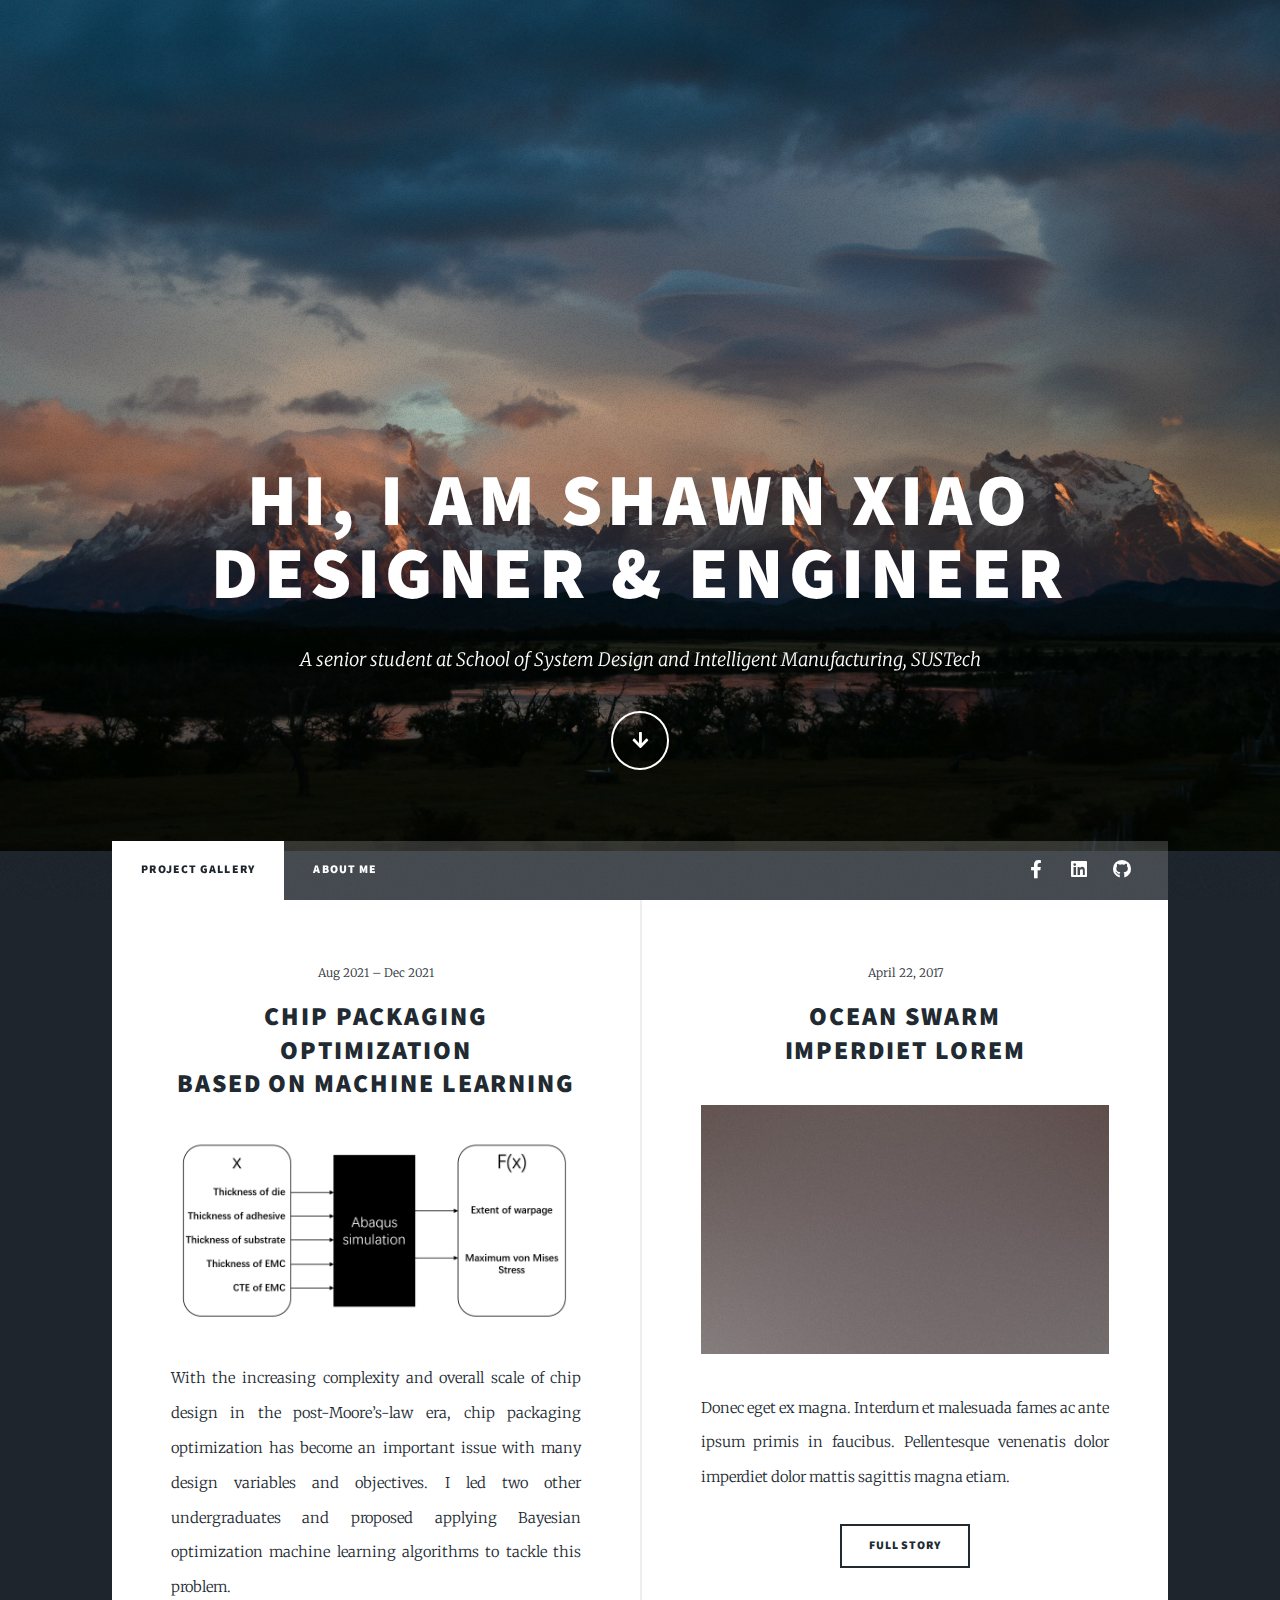
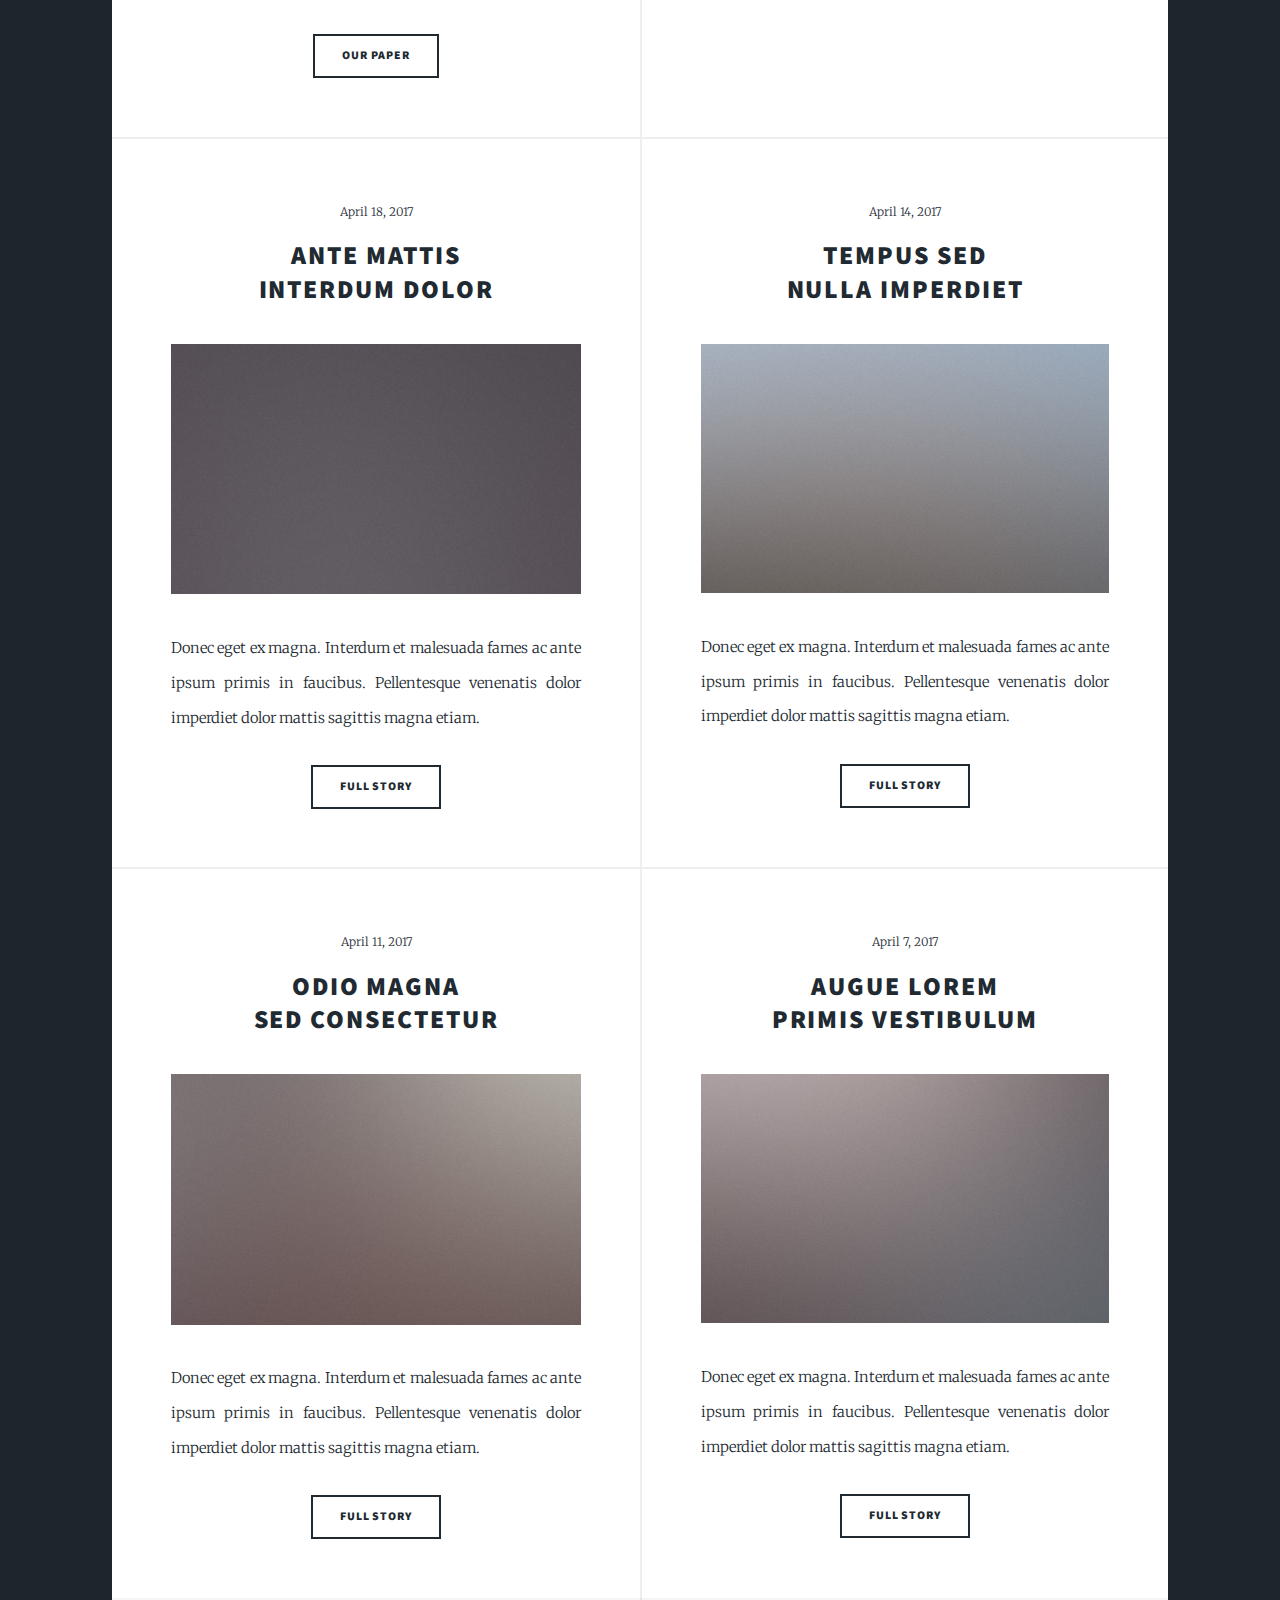
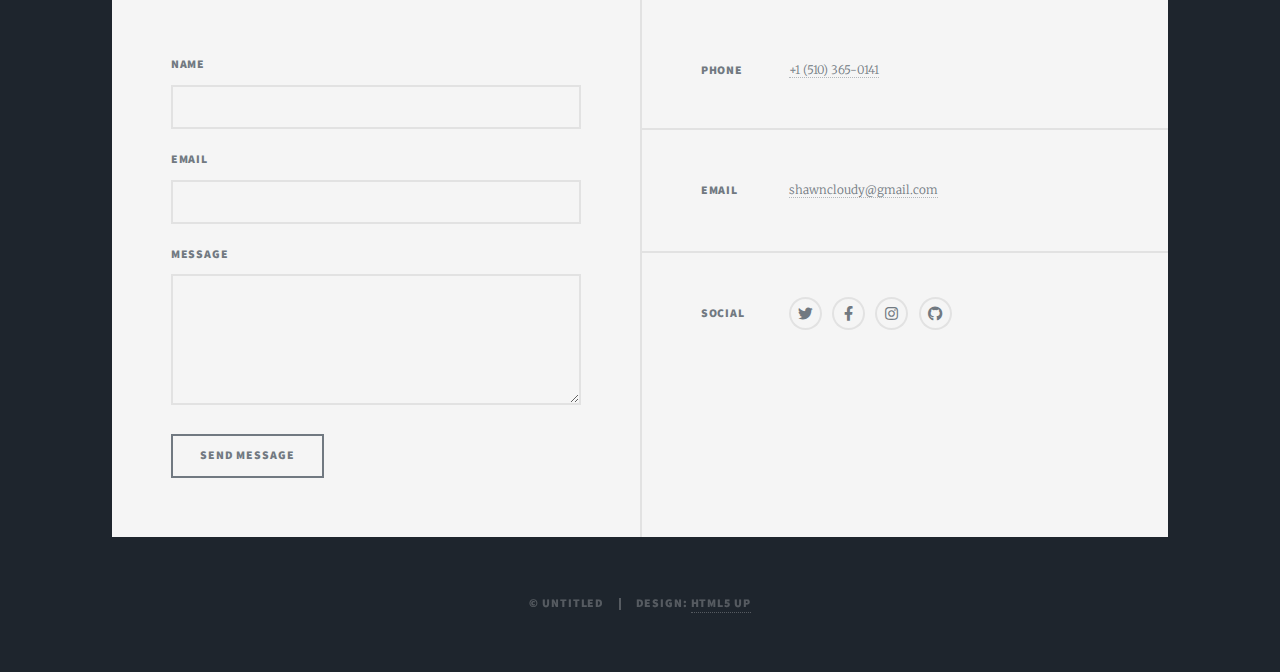
==== index.html @ f019bb55 "updated cv" ====
<!DOCTYPE HTML>
<!--
	Massively by HTML5 UP
	html5up.net | @ajlkn
	Free for personal and commercial use under the CCA 3.0 license (html5up.net/license)
-->
<html>
	<head>
		<title>Shawn Xiao's homepage</title>
		<meta charset="utf-8" />
		<meta name="viewport" content="width=device-width, initial-scale=1, user-scalable=no" />
		<link rel="stylesheet" href="assets/css/main.css" />
		<noscript><link rel="stylesheet" href="assets/css/noscript.css" /></noscript>
	</head>
	<body class="is-preload">

		<!-- Wrapper -->
			<div id="wrapper" class="fade-in">

				<!-- Intro -->
					<div id="intro">
						<h1>Hi, I am Shawn Xiao<br />
						Designer & Engineer</h1>
						<p>A senior student at School of System Design and Intelligent Manufacturing, SUSTech </p>
						<ul class="actions">
							<li><a href="#header" class="button icon solid solo fa-arrow-down scrolly">Continue</a></li>
						</ul>
					</div>

				<!-- Header -->
					<header id="header">
						<a href="docs/ShawnXiaoCV.pdf" class="logo">Resume</a>
					</header>

				<!-- Nav -->
					<nav id="nav">
						<ul class="links">
							<li class="active"><a href="index.html">Project Gallery</a></li>
							<li><a href="generic.html">About me</a></li>
						</ul>
						<ul class="icons">
							<li><a href="https://www.facebook.com/yunzhong.xiao" class="icon brands fa-facebook-f"><span class="label">Facebook</span></a></li>
							<li><a href="https://www.linkedin.com/in/yunzhong-shawn-xiao-2a1289228/" class="icon brands fa-linkedin"><span class="label">LinkedIn</span></a></li>
							<li><a href="https://github.com/Shawn-yzXiao" class="icon brands fa-github"><span class="label">GitHub</span></a></li>
						</ul>
					</nav>

				<!-- Main -->
					<div id="main">

						<!-- Posts -->
							<section class="posts">
								<article>
									<header>
										<span class="date">Aug 2021 – Dec 2021</span>
										<h2><a href="#">Chip Packaging Optimization<br />
										Based on Machine Learning </a></h2>
									</header>
									<a href="#" class="image fit"><img src="images/abaqus.png" alt="" /></a>
									<p>With the increasing complexity and overall scale of chip design in the post-Moore’s-law era, chip packaging optimization has become an important issue with many design variables and objectives. I led two other undergraduates and proposed applying Bayesian optimization machine learning algorithms to tackle this problem.</p>
									<ul class="actions special">
										<li><a href="docs/Application_of_Expensive_Muti_objective_Optimization_Algorithm_on_Chip_Packaging_Design.pdf" class="button">Our Paper</a></li>
									</ul>
								</article>
								<article>
									<header>
										<span class="date">April 22, 2017</span>
										<h2><a href="#">Ocean Swarm<br />
										imperdiet lorem</a></h2>
									</header>
									<a href="#" class="image fit"><img src="images/pic03.jpg" alt="" /></a>
									<p>Donec eget ex magna. Interdum et malesuada fames ac ante ipsum primis in faucibus. Pellentesque venenatis dolor imperdiet dolor mattis sagittis magna etiam.</p>
									<ul class="actions special">
										<li><a href="OceanSwarm.html" class="button">Full Story</a></li>
									</ul>
								</article>
								<article>
									<header>
										<span class="date">April 18, 2017</span>
										<h2><a href="#">Ante mattis<br />
										interdum dolor</a></h2>
									</header>
									<a href="#" class="image fit"><img src="images/pic04.jpg" alt="" /></a>
									<p>Donec eget ex magna. Interdum et malesuada fames ac ante ipsum primis in faucibus. Pellentesque venenatis dolor imperdiet dolor mattis sagittis magna etiam.</p>
									<ul class="actions special">
										<li><a href="#" class="button">Full Story</a></li>
									</ul>
								</article>
								<article>
									<header>
										<span class="date">April 14, 2017</span>
										<h2><a href="#">Tempus sed<br />
										nulla imperdiet</a></h2>
									</header>
									<a href="#" class="image fit"><img src="images/pic05.jpg" alt="" /></a>
									<p>Donec eget ex magna. Interdum et malesuada fames ac ante ipsum primis in faucibus. Pellentesque venenatis dolor imperdiet dolor mattis sagittis magna etiam.</p>
									<ul class="actions special">
										<li><a href="#" class="button">Full Story</a></li>
									</ul>
								</article>
								<article>
									<header>
										<span class="date">April 11, 2017</span>
										<h2><a href="#">Odio magna<br />
										sed consectetur</a></h2>
									</header>
									<a href="#" class="image fit"><img src="images/pic06.jpg" alt="" /></a>
									<p>Donec eget ex magna. Interdum et malesuada fames ac ante ipsum primis in faucibus. Pellentesque venenatis dolor imperdiet dolor mattis sagittis magna etiam.</p>
									<ul class="actions special">
										<li><a href="#" class="button">Full Story</a></li>
									</ul>
								</article>
								<article>
									<header>
										<span class="date">April 7, 2017</span>
										<h2><a href="#">Augue lorem<br />
										primis vestibulum</a></h2>
									</header>
									<a href="#" class="image fit"><img src="images/pic07.jpg" alt="" /></a>
									<p>Donec eget ex magna. Interdum et malesuada fames ac ante ipsum primis in faucibus. Pellentesque venenatis dolor imperdiet dolor mattis sagittis magna etiam.</p>
									<ul class="actions special">
										<li><a href="#" class="button">Full Story</a></li>
									</ul>
								</article>
							</section>

						<!-- Footer -->
							<!-- <footer>
								<div class="pagination">
									<a href="#" class="page active">1</a>
									<a href="#" class="page">2</a>
									<a href="#" class="page">3</a>
									<span class="extra">&hellip;</span>
									<a href="#" class="page">8</a>
									<a href="#" class="page">9</a>
									<a href="#" class="page">10</a>
									<a href="#" class="next">Next</a>
								</div>
							</footer> -->

					</div>

				<!-- Footer -->
					<footer id="footer">
						<section>
							<form method="post" action="#">
								<div class="fields">
									<div class="field">
										<label for="name">Name</label>
										<input type="text" name="name" id="name" />
									</div>
									<div class="field">
										<label for="email">Email</label>
										<input type="text" name="email" id="email" />
									</div>
									<div class="field">
										<label for="message">Message</label>
										<textarea name="message" id="message" rows="3"></textarea>
									</div>
								</div>
								<ul class="actions">
									<li><input type="submit" value="Send Message" /></li>
								</ul>
							</form>
						</section>
						<section class="split contact">
							<!-- <section class="alt">
								<h3>Address</h3>
								<p>1234 Somewhere Road #87257<br />
								Nashville, TN 00000-0000</p>
							</section> -->
							<section>
								<h3>Phone</h3>
								<p><a href="#">+1 (510) 365-0141</a></p>
							</section>
							<section>
								<h3>Email</h3>
								<p><a href="#">shawncloudy@gmail.com</a></p>
							</section>
							<section>
								<h3>Social</h3>
								<ul class="icons alt">
									<li><a href="#" class="icon brands alt fa-twitter"><span class="label">Twitter</span></a></li>
									<li><a href="#" class="icon brands alt fa-facebook-f"><span class="label">Facebook</span></a></li>
									<li><a href="#" class="icon brands alt fa-instagram"><span class="label">Instagram</span></a></li>
									<li><a href="#" class="icon brands alt fa-github"><span class="label">GitHub</span></a></li>
								</ul>
							</section>
						</section>
					</footer>

				<!-- Copyright -->
					<div id="copyright">
						<ul><li>&copy; Untitled</li><li>Design: <a href="https://html5up.net">HTML5 UP</a></li></ul>
					</div>

			</div>

		<!-- Scripts -->
			<script src="assets/js/jquery.min.js"></script>
			<script src="assets/js/jquery.scrollex.min.js"></script>
			<script src="assets/js/jquery.scrolly.min.js"></script>
			<script src="assets/js/browser.min.js"></script>
			<script src="assets/js/breakpoints.min.js"></script>
			<script src="assets/js/util.js"></script>
			<script src="assets/js/main.js"></script>

	</body>
</html>
---- assets/css/main.css ----
@import url(fontawesome-all.min.css);
@import url("https://fonts.googleapis.com/css?family=Merriweather:300,700,300italic,700italic|Source+Sans+Pro:900");

/*
	Massively by HTML5 UP
	html5up.net | @ajlkn
	Free for personal and commercial use under the CCA 3.0 license (html5up.net/license)
*/

html, body, div, span, applet, object,
iframe, h1, h2, h3, h4, h5, h6, p, blockquote,
pre, a, abbr, acronym, address, big, cite,
code, del, dfn, em, img, ins, kbd, q, s, samp,
small, strike, strong, sub, sup, tt, var, b,
u, i, center, dl, dt, dd, ol, ul, li, fieldset,
form, label, legend, table, caption, tbody,
tfoot, thead, tr, th, td, article, aside,
canvas, details, embed, figure, figcaption,
footer, header, hgroup, menu, nav, output, ruby,
section, summary, time, mark, audio, video {
	margin: 0;
	padding: 0;
	border: 0;
	font-size: 100%;
	font: inherit;
	vertical-align: baseline;}

article, aside, details, figcaption, figure,
footer, header, hgroup, menu, nav, section {
	display: block;}

body {
	line-height: 1;
}

ol, ul {
	list-style: none;
}

blockquote, q {
	quotes: none;
}

	blockquote:before, blockquote:after, q:before, q:after {
		content: '';
		content: none;
	}

table {
	border-collapse: collapse;
	border-spacing: 0;
}

body {
	-webkit-text-size-adjust: none;
}

mark {
	background-color: transparent;
	color: inherit;
}

input::-moz-focus-inner {
	border: 0;
	padding: 0;
}

input, select, textarea {
	-moz-appearance: none;
	-webkit-appearance: none;
	-ms-appearance: none;
	appearance: none;
}

/* Basic */

	@-ms-viewport {
		width: device-width;
	}

	body {
		-ms-overflow-style: scrollbar;
	}

	@media screen and (max-width: 480px) {

		html, body {
			min-width: 320px;
		}

	}

	html {
		box-sizing: border-box;
	}

	*, *:before, *:after {
		box-sizing: inherit;
	}

	body {
		background-color: #1e252d;
	}

		body.is-preload *, body.is-preload *:before, body.is-preload *:after {
			-moz-animation: none !important;
			-webkit-animation: none !important;
			-ms-animation: none !important;
			animation: none !important;
			-moz-transition: none !important;
			-webkit-transition: none !important;
			-ms-transition: none !important;
			transition: none !important;
		}

/* Type */

	html {
		font-size: 16pt;
	}

		@media screen and (max-width: 1680px) {

			html {
				font-size: 12pt;
			}

		}

		@media screen and (max-width: 1280px) {

			html {
				font-size: 11pt;
			}

		}

		@media screen and (max-width: 360px) {

			html {
				font-size: 10pt;
			}

		}

	body {
		color: #212931;
	}

	body, input, select, textarea {
		font-family: "Merriweather", Georgia, serif;
		font-weight: 300;
		font-size: 1rem;
		line-height: 2.375;
	}

	a {
		-moz-transition: color 0.2s ease-in-out, background-color 0.2s ease-in-out, border-color 0.2s ease-in-out, box-shadow 0.2s ease-in-out;
		-webkit-transition: color 0.2s ease-in-out, background-color 0.2s ease-in-out, border-color 0.2s ease-in-out, box-shadow 0.2s ease-in-out;
		-ms-transition: color 0.2s ease-in-out, background-color 0.2s ease-in-out, border-color 0.2s ease-in-out, box-shadow 0.2s ease-in-out;
		transition: color 0.2s ease-in-out, background-color 0.2s ease-in-out, border-color 0.2s ease-in-out, box-shadow 0.2s ease-in-out;
		border-bottom: dotted 1px;
		text-decoration: none;
	}

		a:hover {
			border-bottom-color: transparent;
		}

	strong, b {
		font-weight: 600;
	}

	em, i {
		font-style: italic;
	}

	p {
		text-align: justify;
		margin: 0 0 2rem 0;
	}

	h1, h2, h3, h4, h5, h6 {
		font-family: "Source Sans Pro", Helvetica, sans-serif;
		font-weight: 900;
		line-height: 1.5;
		letter-spacing: 0.075em;
		text-transform: uppercase;
		margin: 0 0 1rem 0;
	}

		h1 a, h2 a, h3 a, h4 a, h5 a, h6 a {
			border-bottom: 0;
			color: inherit;
			text-decoration: none;
		}

	h1 {
		font-size: 4rem;
		line-height: 1.1;
		margin: 0 0 2rem 0;
	}

	h2 {
		font-size: 1.75rem;
		line-height: 1.3;
		margin: 0 0 1.5rem 0;
	}

	h3 {
		font-size: 1.25rem;
		margin: 0 0 1.5rem 0;
	}

	h4 {
		font-size: 1rem;
	}

	h5 {
		font-size: 0.9rem;
	}

	h6 {
		font-size: 0.8rem;
	}

	sub {
		font-size: 0.8rem;
		position: relative;
		top: 0.5rem;
	}

	sup {
		font-size: 0.8rem;
		position: relative;
		top: -0.5rem;
	}

	blockquote {
		border-left: solid 4px;
		font-style: italic;
		margin: 0 0 2rem 0;
		padding: 0.5rem 0 0.5rem 2rem;
	}

	code {
		border: solid 2px;
		font-family: "Courier New", monospace;
		font-size: 0.9rem;
		margin: 0 0.25rem;
		padding: 0.25rem 0.65rem;
	}

	pre {
		-webkit-overflow-scrolling: touch;
		font-family: "Courier New", monospace;
		font-size: 0.9rem;
		margin: 0 0 2rem 0;
	}

		pre code {
			display: block;
			line-height: 1.75;
			padding: 1rem 1.5rem;
			overflow-x: auto;
		}

	hr {
		border: 0;
		border-bottom: solid 2px;
		margin: 3rem 0;
	}

		hr.major {
			margin: 5rem 0;
		}

	.align-left {
		text-align: left;
	}

	.align-center {
		text-align: center;
	}

	.align-right {
		text-align: right;
	}

	input, select, textarea {
		color: #212931;
	}

	a {
		color: #212931;
		border-bottom-color: rgba(33, 41, 49, 0.5);
	}

		a:hover {
			border-bottom-color: transparent;
			color: #18bfef !important;
		}

	strong, b {
		color: #212931;
	}

	h1, h2, h3, h4, h5, h6 {
		color: #212931;
	}

	blockquote {
		border-left-color: #eeeeee;
	}

	code {
		background: rgba(220, 220, 220, 0.25);
		border-color: #eeeeee;
	}

	hr {
		border-bottom-color: #eeeeee;
	}

/* Row */

	.row {
		display: flex;
		flex-wrap: wrap;
		box-sizing: border-box;
		align-items: stretch;
	}

		.row > * {
			box-sizing: border-box;
		}

		.row.gtr-uniform > * > :last-child {
			margin-bottom: 0;
		}

		.row.aln-left {
			justify-content: flex-start;
		}

		.row.aln-center {
			justify-content: center;
		}

		.row.aln-right {
			justify-content: flex-end;
		}

		.row.aln-top {
			align-items: flex-start;
		}

		.row.aln-middle {
			align-items: center;
		}

		.row.aln-bottom {
			align-items: flex-end;
		}

		.row > .imp {
			order: -1;
		}

		.row > .col-1 {
			width: 8.33333%;
		}

		.row > .off-1 {
			margin-left: 8.33333%;
		}

		.row > .col-2 {
			width: 16.66667%;
		}

		.row > .off-2 {
			margin-left: 16.66667%;
		}

		.row > .col-3 {
			width: 25%;
		}

		.row > .off-3 {
			margin-left: 25%;
		}

		.row > .col-4 {
			width: 33.33333%;
		}

		.row > .off-4 {
			margin-left: 33.33333%;
		}

		.row > .col-5 {
			width: 41.66667%;
		}

		.row > .off-5 {
			margin-left: 41.66667%;
		}

		.row > .col-6 {
			width: 50%;
		}

		.row > .off-6 {
			margin-left: 50%;
		}

		.row > .col-7 {
			width: 58.33333%;
		}

		.row > .off-7 {
			margin-left: 58.33333%;
		}

		.row > .col-8 {
			width: 66.66667%;
		}

		.row > .off-8 {
			margin-left: 66.66667%;
		}

		.row > .col-9 {
			width: 75%;
		}

		.row > .off-9 {
			margin-left: 75%;
		}

		.row > .col-10 {
			width: 83.33333%;
		}

		.row > .off-10 {
			margin-left: 83.33333%;
		}

		.row > .col-11 {
			width: 91.66667%;
		}

		.row > .off-11 {
			margin-left: 91.66667%;
		}

		.row > .col-12 {
			width: 100%;
		}

		.row > .off-12 {
			margin-left: 100%;
		}

		.row.gtr-0 {
			margin-top: 0;
			margin-left: 0rem;
		}

			.row.gtr-0 > * {
				padding: 0 0 0 0rem;
			}

			.row.gtr-0.gtr-uniform {
				margin-top: 0rem;
			}

				.row.gtr-0.gtr-uniform > * {
					padding-top: 0rem;
				}

		.row.gtr-25 {
			margin-top: 0;
			margin-left: -0.375rem;
		}

			.row.gtr-25 > * {
				padding: 0 0 0 0.375rem;
			}

			.row.gtr-25.gtr-uniform {
				margin-top: -0.375rem;
			}

				.row.gtr-25.gtr-uniform > * {
					padding-top: 0.375rem;
				}

		.row.gtr-50 {
			margin-top: 0;
			margin-left: -0.75rem;
		}

			.row.gtr-50 > * {
				padding: 0 0 0 0.75rem;
			}

			.row.gtr-50.gtr-uniform {
				margin-top: -0.75rem;
			}

				.row.gtr-50.gtr-uniform > * {
					padding-top: 0.75rem;
				}

		.row {
			margin-top: 0;
			margin-left: -1.5rem;
		}

			.row > * {
				padding: 0 0 0 1.5rem;
			}

			.row.gtr-uniform {
				margin-top: -1.5rem;
			}

				.row.gtr-uniform > * {
					padding-top: 1.5rem;
				}

		.row.gtr-150 {
			margin-top: 0;
			margin-left: -2.25rem;
		}

			.row.gtr-150 > * {
				padding: 0 0 0 2.25rem;
			}

			.row.gtr-150.gtr-uniform {
				margin-top: -2.25rem;
			}

				.row.gtr-150.gtr-uniform > * {
					padding-top: 2.25rem;
				}

		.row.gtr-200 {
			margin-top: 0;
			margin-left: -3rem;
		}

			.row.gtr-200 > * {
				padding: 0 0 0 3rem;
			}

			.row.gtr-200.gtr-uniform {
				margin-top: -3rem;
			}

				.row.gtr-200.gtr-uniform > * {
					padding-top: 3rem;
				}

		@media screen and (max-width: 1680px) {

			.row {
				display: flex;
				flex-wrap: wrap;
				box-sizing: border-box;
				align-items: stretch;
			}

				.row > * {
					box-sizing: border-box;
				}

				.row.gtr-uniform > * > :last-child {
					margin-bottom: 0;
				}

				.row.aln-left {
					justify-content: flex-start;
				}

				.row.aln-center {
					justify-content: center;
				}

				.row.aln-right {
					justify-content: flex-end;
				}

				.row.aln-top {
					align-items: flex-start;
				}

				.row.aln-middle {
					align-items: center;
				}

				.row.aln-bottom {
					align-items: flex-end;
				}

				.row > .imp-xlarge {
					order: -1;
				}

				.row > .col-1-xlarge {
					width: 8.33333%;
				}

				.row > .off-1-xlarge {
					margin-left: 8.33333%;
				}

				.row > .col-2-xlarge {
					width: 16.66667%;
				}

				.row > .off-2-xlarge {
					margin-left: 16.66667%;
				}

				.row > .col-3-xlarge {
					width: 25%;
				}

				.row > .off-3-xlarge {
					margin-left: 25%;
				}

				.row > .col-4-xlarge {
					width: 33.33333%;
				}

				.row > .off-4-xlarge {
					margin-left: 33.33333%;
				}

				.row > .col-5-xlarge {
					width: 41.66667%;
				}

				.row > .off-5-xlarge {
					margin-left: 41.66667%;
				}

				.row > .col-6-xlarge {
					width: 50%;
				}

				.row > .off-6-xlarge {
					margin-left: 50%;
				}

				.row > .col-7-xlarge {
					width: 58.33333%;
				}

				.row > .off-7-xlarge {
					margin-left: 58.33333%;
				}

				.row > .col-8-xlarge {
					width: 66.66667%;
				}

				.row > .off-8-xlarge {
					margin-left: 66.66667%;
				}

				.row > .col-9-xlarge {
					width: 75%;
				}

				.row > .off-9-xlarge {
					margin-left: 75%;
				}

				.row > .col-10-xlarge {
					width: 83.33333%;
				}

				.row > .off-10-xlarge {
					margin-left: 83.33333%;
				}

				.row > .col-11-xlarge {
					width: 91.66667%;
				}

				.row > .off-11-xlarge {
					margin-left: 91.66667%;
				}

				.row > .col-12-xlarge {
					width: 100%;
				}

				.row > .off-12-xlarge {
					margin-left: 100%;
				}

				.row.gtr-0 {
					margin-top: 0;
					margin-left: 0rem;
				}

					.row.gtr-0 > * {
						padding: 0 0 0 0rem;
					}

					.row.gtr-0.gtr-uniform {
						margin-top: 0rem;
					}

						.row.gtr-0.gtr-uniform > * {
							padding-top: 0rem;
						}

				.row.gtr-25 {
					margin-top: 0;
					margin-left: -0.375rem;
				}

					.row.gtr-25 > * {
						padding: 0 0 0 0.375rem;
					}

					.row.gtr-25.gtr-uniform {
						margin-top: -0.375rem;
					}

						.row.gtr-25.gtr-uniform > * {
							padding-top: 0.375rem;
						}

				.row.gtr-50 {
					margin-top: 0;
					margin-left: -0.75rem;
				}

					.row.gtr-50 > * {
						padding: 0 0 0 0.75rem;
					}

					.row.gtr-50.gtr-uniform {
						margin-top: -0.75rem;
					}

						.row.gtr-50.gtr-uniform > * {
							padding-top: 0.75rem;
						}

				.row {
					margin-top: 0;
					margin-left: -1.5rem;
				}

					.row > * {
						padding: 0 0 0 1.5rem;
					}

					.row.gtr-uniform {
						margin-top: -1.5rem;
					}

						.row.gtr-uniform > * {
							padding-top: 1.5rem;
						}

				.row.gtr-150 {
					margin-top: 0;
					margin-left: -2.25rem;
				}

					.row.gtr-150 > * {
						padding: 0 0 0 2.25rem;
					}

					.row.gtr-150.gtr-uniform {
						margin-top: -2.25rem;
					}

						.row.gtr-150.gtr-uniform > * {
							padding-top: 2.25rem;
						}

				.row.gtr-200 {
					margin-top: 0;
					margin-left: -3rem;
				}

					.row.gtr-200 > * {
						padding: 0 0 0 3rem;
					}

					.row.gtr-200.gtr-uniform {
						margin-top: -3rem;
					}

						.row.gtr-200.gtr-uniform > * {
							padding-top: 3rem;
						}

		}

		@media screen and (max-width: 1280px) {

			.row {
				display: flex;
				flex-wrap: wrap;
				box-sizing: border-box;
				align-items: stretch;
			}

				.row > * {
					box-sizing: border-box;
				}

				.row.gtr-uniform > * > :last-child {
					margin-bottom: 0;
				}

				.row.aln-left {
					justify-content: flex-start;
				}

				.row.aln-center {
					justify-content: center;
				}

				.row.aln-right {
					justify-content: flex-end;
				}

				.row.aln-top {
					align-items: flex-start;
				}

				.row.aln-middle {
					align-items: center;
				}

				.row.aln-bottom {
					align-items: flex-end;
				}

				.row > .imp-large {
					order: -1;
				}

				.row > .col-1-large {
					width: 8.33333%;
				}

				.row > .off-1-large {
					margin-left: 8.33333%;
				}

				.row > .col-2-large {
					width: 16.66667%;
				}

				.row > .off-2-large {
					margin-left: 16.66667%;
				}

				.row > .col-3-large {
					width: 25%;
				}

				.row > .off-3-large {
					margin-left: 25%;
				}

				.row > .col-4-large {
					width: 33.33333%;
				}

				.row > .off-4-large {
					margin-left: 33.33333%;
				}

				.row > .col-5-large {
					width: 41.66667%;
				}

				.row > .off-5-large {
					margin-left: 41.66667%;
				}

				.row > .col-6-large {
					width: 50%;
				}

				.row > .off-6-large {
					margin-left: 50%;
				}

				.row > .col-7-large {
					width: 58.33333%;
				}

				.row > .off-7-large {
					margin-left: 58.33333%;
				}

				.row > .col-8-large {
					width: 66.66667%;
				}

				.row > .off-8-large {
					margin-left: 66.66667%;
				}

				.row > .col-9-large {
					width: 75%;
				}

				.row > .off-9-large {
					margin-left: 75%;
				}

				.row > .col-10-large {
					width: 83.33333%;
				}

				.row > .off-10-large {
					margin-left: 83.33333%;
				}

				.row > .col-11-large {
					width: 91.66667%;
				}

				.row > .off-11-large {
					margin-left: 91.66667%;
				}

				.row > .col-12-large {
					width: 100%;
				}

				.row > .off-12-large {
					margin-left: 100%;
				}

				.row.gtr-0 {
					margin-top: 0;
					margin-left: 0rem;
				}

					.row.gtr-0 > * {
						padding: 0 0 0 0rem;
					}

					.row.gtr-0.gtr-uniform {
						margin-top: 0rem;
					}

						.row.gtr-0.gtr-uniform > * {
							padding-top: 0rem;
						}

				.row.gtr-25 {
					margin-top: 0;
					margin-left: -0.375rem;
				}

					.row.gtr-25 > * {
						padding: 0 0 0 0.375rem;
					}

					.row.gtr-25.gtr-uniform {
						margin-top: -0.375rem;
					}

						.row.gtr-25.gtr-uniform > * {
							padding-top: 0.375rem;
						}

				.row.gtr-50 {
					margin-top: 0;
					margin-left: -0.75rem;
				}

					.row.gtr-50 > * {
						padding: 0 0 0 0.75rem;
					}

					.row.gtr-50.gtr-uniform {
						margin-top: -0.75rem;
					}

						.row.gtr-50.gtr-uniform > * {
							padding-top: 0.75rem;
						}

				.row {
					margin-top: 0;
					margin-left: -1.5rem;
				}

					.row > * {
						padding: 0 0 0 1.5rem;
					}

					.row.gtr-uniform {
						margin-top: -1.5rem;
					}

						.row.gtr-uniform > * {
							padding-top: 1.5rem;
						}

				.row.gtr-150 {
					margin-top: 0;
					margin-left: -2.25rem;
				}

					.row.gtr-150 > * {
						padding: 0 0 0 2.25rem;
					}

					.row.gtr-150.gtr-uniform {
						margin-top: -2.25rem;
					}

						.row.gtr-150.gtr-uniform > * {
							padding-top: 2.25rem;
						}

				.row.gtr-200 {
					margin-top: 0;
					margin-left: -3rem;
				}

					.row.gtr-200 > * {
						padding: 0 0 0 3rem;
					}

					.row.gtr-200.gtr-uniform {
						margin-top: -3rem;
					}

						.row.gtr-200.gtr-uniform > * {
							padding-top: 3rem;
						}

		}

		@media screen and (max-width: 980px) {

			.row {
				display: flex;
				flex-wrap: wrap;
				box-sizing: border-box;
				align-items: stretch;
			}

				.row > * {
					box-sizing: border-box;
				}

				.row.gtr-uniform > * > :last-child {
					margin-bottom: 0;
				}

				.row.aln-left {
					justify-content: flex-start;
				}

				.row.aln-center {
					justify-content: center;
				}

				.row.aln-right {
					justify-content: flex-end;
				}

				.row.aln-top {
					align-items: flex-start;
				}

				.row.aln-middle {
					align-items: center;
				}

				.row.aln-bottom {
					align-items: flex-end;
				}

				.row > .imp-medium {
					order: -1;
				}

				.row > .col-1-medium {
					width: 8.33333%;
				}

				.row > .off-1-medium {
					margin-left: 8.33333%;
				}

				.row > .col-2-medium {
					width: 16.66667%;
				}

				.row > .off-2-medium {
					margin-left: 16.66667%;
				}

				.row > .col-3-medium {
					width: 25%;
				}

				.row > .off-3-medium {
					margin-left: 25%;
				}

				.row > .col-4-medium {
					width: 33.33333%;
				}

				.row > .off-4-medium {
					margin-left: 33.33333%;
				}

				.row > .col-5-medium {
					width: 41.66667%;
				}

				.row > .off-5-medium {
					margin-left: 41.66667%;
				}

				.row > .col-6-medium {
					width: 50%;
				}

				.row > .off-6-medium {
					margin-left: 50%;
				}

				.row > .col-7-medium {
					width: 58.33333%;
				}

				.row > .off-7-medium {
					margin-left: 58.33333%;
				}

				.row > .col-8-medium {
					width: 66.66667%;
				}

				.row > .off-8-medium {
					margin-left: 66.66667%;
				}

				.row > .col-9-medium {
					width: 75%;
				}

				.row > .off-9-medium {
					margin-left: 75%;
				}

				.row > .col-10-medium {
					width: 83.33333%;
				}

				.row > .off-10-medium {
					margin-left: 83.33333%;
				}

				.row > .col-11-medium {
					width: 91.66667%;
				}

				.row > .off-11-medium {
					margin-left: 91.66667%;
				}

				.row > .col-12-medium {
					width: 100%;
				}

				.row > .off-12-medium {
					margin-left: 100%;
				}

				.row.gtr-0 {
					margin-top: 0;
					margin-left: 0rem;
				}

					.row.gtr-0 > * {
						padding: 0 0 0 0rem;
					}

					.row.gtr-0.gtr-uniform {
						margin-top: 0rem;
					}

						.row.gtr-0.gtr-uniform > * {
							padding-top: 0rem;
						}

				.row.gtr-25 {
					margin-top: 0;
					margin-left: -0.375rem;
				}

					.row.gtr-25 > * {
						padding: 0 0 0 0.375rem;
					}

					.row.gtr-25.gtr-uniform {
						margin-top: -0.375rem;
					}

						.row.gtr-25.gtr-uniform > * {
							padding-top: 0.375rem;
						}

				.row.gtr-50 {
					margin-top: 0;
					margin-left: -0.75rem;
				}

					.row.gtr-50 > * {
						padding: 0 0 0 0.75rem;
					}

					.row.gtr-50.gtr-uniform {
						margin-top: -0.75rem;
					}

						.row.gtr-50.gtr-uniform > * {
							padding-top: 0.75rem;
						}

				.row {
					margin-top: 0;
					margin-left: -1.5rem;
				}

					.row > * {
						padding: 0 0 0 1.5rem;
					}

					.row.gtr-uniform {
						margin-top: -1.5rem;
					}

						.row.gtr-uniform > * {
							padding-top: 1.5rem;
						}

				.row.gtr-150 {
					margin-top: 0;
					margin-left: -2.25rem;
				}

					.row.gtr-150 > * {
						padding: 0 0 0 2.25rem;
					}

					.row.gtr-150.gtr-uniform {
						margin-top: -2.25rem;
					}

						.row.gtr-150.gtr-uniform > * {
							padding-top: 2.25rem;
						}

				.row.gtr-200 {
					margin-top: 0;
					margin-left: -3rem;
				}

					.row.gtr-200 > * {
						padding: 0 0 0 3rem;
					}

					.row.gtr-200.gtr-uniform {
						margin-top: -3rem;
					}

						.row.gtr-200.gtr-uniform > * {
							padding-top: 3rem;
						}

		}

		@media screen and (max-width: 736px) {

			.row {
				display: flex;
				flex-wrap: wrap;
				box-sizing: border-box;
				align-items: stretch;
			}

				.row > * {
					box-sizing: border-box;
				}

				.row.gtr-uniform > * > :last-child {
					margin-bottom: 0;
				}

				.row.aln-left {
					justify-content: flex-start;
				}

				.row.aln-center {
					justify-content: center;
				}

				.row.aln-right {
					justify-content: flex-end;
				}

				.row.aln-top {
					align-items: flex-start;
				}

				.row.aln-middle {
					align-items: center;
				}

				.row.aln-bottom {
					align-items: flex-end;
				}

				.row > .imp-small {
					order: -1;
				}

				.row > .col-1-small {
					width: 8.33333%;
				}

				.row > .off-1-small {
					margin-left: 8.33333%;
				}

				.row > .col-2-small {
					width: 16.66667%;
				}

				.row > .off-2-small {
					margin-left: 16.66667%;
				}

				.row > .col-3-small {
					width: 25%;
				}

				.row > .off-3-small {
					margin-left: 25%;
				}

				.row > .col-4-small {
					width: 33.33333%;
				}

				.row > .off-4-small {
					margin-left: 33.33333%;
				}

				.row > .col-5-small {
					width: 41.66667%;
				}

				.row > .off-5-small {
					margin-left: 41.66667%;
				}

				.row > .col-6-small {
					width: 50%;
				}

				.row > .off-6-small {
					margin-left: 50%;
				}

				.row > .col-7-small {
					width: 58.33333%;
				}

				.row > .off-7-small {
					margin-left: 58.33333%;
				}

				.row > .col-8-small {
					width: 66.66667%;
				}

				.row > .off-8-small {
					margin-left: 66.66667%;
				}

				.row > .col-9-small {
					width: 75%;
				}

				.row > .off-9-small {
					margin-left: 75%;
				}

				.row > .col-10-small {
					width: 83.33333%;
				}

				.row > .off-10-small {
					margin-left: 83.33333%;
				}

				.row > .col-11-small {
					width: 91.66667%;
				}

				.row > .off-11-small {
					margin-left: 91.66667%;
				}

				.row > .col-12-small {
					width: 100%;
				}

				.row > .off-12-small {
					margin-left: 100%;
				}

				.row.gtr-0 {
					margin-top: 0;
					margin-left: 0rem;
				}

					.row.gtr-0 > * {
						padding: 0 0 0 0rem;
					}

					.row.gtr-0.gtr-uniform {
						margin-top: 0rem;
					}

						.row.gtr-0.gtr-uniform > * {
							padding-top: 0rem;
						}

				.row.gtr-25 {
					margin-top: 0;
					margin-left: -0.375rem;
				}

					.row.gtr-25 > * {
						padding: 0 0 0 0.375rem;
					}

					.row.gtr-25.gtr-uniform {
						margin-top: -0.375rem;
					}

						.row.gtr-25.gtr-uniform > * {
							padding-top: 0.375rem;
						}

				.row.gtr-50 {
					margin-top: 0;
					margin-left: -0.75rem;
				}

					.row.gtr-50 > * {
						padding: 0 0 0 0.75rem;
					}

					.row.gtr-50.gtr-uniform {
						margin-top: -0.75rem;
					}

						.row.gtr-50.gtr-uniform > * {
							padding-top: 0.75rem;
						}

				.row {
					margin-top: 0;
					margin-left: -1.5rem;
				}

					.row > * {
						padding: 0 0 0 1.5rem;
					}

					.row.gtr-uniform {
						margin-top: -1.5rem;
					}

						.row.gtr-uniform > * {
							padding-top: 1.5rem;
						}

				.row.gtr-150 {
					margin-top: 0;
					margin-left: -2.25rem;
				}

					.row.gtr-150 > * {
						padding: 0 0 0 2.25rem;
					}

					.row.gtr-150.gtr-uniform {
						margin-top: -2.25rem;
					}

						.row.gtr-150.gtr-uniform > * {
							padding-top: 2.25rem;
						}

				.row.gtr-200 {
					margin-top: 0;
					margin-left: -3rem;
				}

					.row.gtr-200 > * {
						padding: 0 0 0 3rem;
					}

					.row.gtr-200.gtr-uniform {
						margin-top: -3rem;
					}

						.row.gtr-200.gtr-uniform > * {
							padding-top: 3rem;
						}

		}

		@media screen and (max-width: 480px) {

			.row {
				display: flex;
				flex-wrap: wrap;
				box-sizing: border-box;
				align-items: stretch;
			}

				.row > * {
					box-sizing: border-box;
				}

				.row.gtr-uniform > * > :last-child {
					margin-bottom: 0;
				}

				.row.aln-left {
					justify-content: flex-start;
				}

				.row.aln-center {
					justify-content: center;
				}

				.row.aln-right {
					justify-content: flex-end;
				}

				.row.aln-top {
					align-items: flex-start;
				}

				.row.aln-middle {
					align-items: center;
				}

				.row.aln-bottom {
					align-items: flex-end;
				}

				.row > .imp-xsmall {
					order: -1;
				}

				.row > .col-1-xsmall {
					width: 8.33333%;
				}

				.row > .off-1-xsmall {
					margin-left: 8.33333%;
				}

				.row > .col-2-xsmall {
					width: 16.66667%;
				}

				.row > .off-2-xsmall {
					margin-left: 16.66667%;
				}

				.row > .col-3-xsmall {
					width: 25%;
				}

				.row > .off-3-xsmall {
					margin-left: 25%;
				}

				.row > .col-4-xsmall {
					width: 33.33333%;
				}

				.row > .off-4-xsmall {
					margin-left: 33.33333%;
				}

				.row > .col-5-xsmall {
					width: 41.66667%;
				}

				.row > .off-5-xsmall {
					margin-left: 41.66667%;
				}

				.row > .col-6-xsmall {
					width: 50%;
				}

				.row > .off-6-xsmall {
					margin-left: 50%;
				}

				.row > .col-7-xsmall {
					width: 58.33333%;
				}

				.row > .off-7-xsmall {
					margin-left: 58.33333%;
				}

				.row > .col-8-xsmall {
					width: 66.66667%;
				}

				.row > .off-8-xsmall {
					margin-left: 66.66667%;
				}

				.row > .col-9-xsmall {
					width: 75%;
				}

				.row > .off-9-xsmall {
					margin-left: 75%;
				}

				.row > .col-10-xsmall {
					width: 83.33333%;
				}

				.row > .off-10-xsmall {
					margin-left: 83.33333%;
				}

				.row > .col-11-xsmall {
					width: 91.66667%;
				}

				.row > .off-11-xsmall {
					margin-left: 91.66667%;
				}

				.row > .col-12-xsmall {
					width: 100%;
				}

				.row > .off-12-xsmall {
					margin-left: 100%;
				}

				.row.gtr-0 {
					margin-top: 0;
					margin-left: 0rem;
				}

					.row.gtr-0 > * {
						padding: 0 0 0 0rem;
					}

					.row.gtr-0.gtr-uniform {
						margin-top: 0rem;
					}

						.row.gtr-0.gtr-uniform > * {
							padding-top: 0rem;
						}

				.row.gtr-25 {
					margin-top: 0;
					margin-left: -0.375rem;
				}

					.row.gtr-25 > * {
						padding: 0 0 0 0.375rem;
					}

					.row.gtr-25.gtr-uniform {
						margin-top: -0.375rem;
					}

						.row.gtr-25.gtr-uniform > * {
							padding-top: 0.375rem;
						}

				.row.gtr-50 {
					margin-top: 0;
					margin-left: -0.75rem;
				}

					.row.gtr-50 > * {
						padding: 0 0 0 0.75rem;
					}

					.row.gtr-50.gtr-uniform {
						margin-top: -0.75rem;
					}

						.row.gtr-50.gtr-uniform > * {
							padding-top: 0.75rem;
						}

				.row {
					margin-top: 0;
					margin-left: -1.5rem;
				}

					.row > * {
						padding: 0 0 0 1.5rem;
					}

					.row.gtr-uniform {
						margin-top: -1.5rem;
					}

						.row.gtr-uniform > * {
							padding-top: 1.5rem;
						}

				.row.gtr-150 {
					margin-top: 0;
					margin-left: -2.25rem;
				}

					.row.gtr-150 > * {
						padding: 0 0 0 2.25rem;
					}

					.row.gtr-150.gtr-uniform {
						margin-top: -2.25rem;
					}

						.row.gtr-150.gtr-uniform > * {
							padding-top: 2.25rem;
						}

				.row.gtr-200 {
					margin-top: 0;
					margin-left: -3rem;
				}

					.row.gtr-200 > * {
						padding: 0 0 0 3rem;
					}

					.row.gtr-200.gtr-uniform {
						margin-top: -3rem;
					}

						.row.gtr-200.gtr-uniform > * {
							padding-top: 3rem;
						}

		}

		@media screen and (max-width: 360px) {

			.row {
				display: flex;
				flex-wrap: wrap;
				box-sizing: border-box;
				align-items: stretch;
			}

				.row > * {
					box-sizing: border-box;
				}

				.row.gtr-uniform > * > :last-child {
					margin-bottom: 0;
				}

				.row.aln-left {
					justify-content: flex-start;
				}

				.row.aln-center {
					justify-content: center;
				}

				.row.aln-right {
					justify-content: flex-end;
				}

				.row.aln-top {
					align-items: flex-start;
				}

				.row.aln-middle {
					align-items: center;
				}

				.row.aln-bottom {
					align-items: flex-end;
				}

				.row > .imp-xxsmall {
					order: -1;
				}

				.row > .col-1-xxsmall {
					width: 8.33333%;
				}

				.row > .off-1-xxsmall {
					margin-left: 8.33333%;
				}

				.row > .col-2-xxsmall {
					width: 16.66667%;
				}

				.row > .off-2-xxsmall {
					margin-left: 16.66667%;
				}

				.row > .col-3-xxsmall {
					width: 25%;
				}

				.row > .off-3-xxsmall {
					margin-left: 25%;
				}

				.row > .col-4-xxsmall {
					width: 33.33333%;
				}

				.row > .off-4-xxsmall {
					margin-left: 33.33333%;
				}

				.row > .col-5-xxsmall {
					width: 41.66667%;
				}

				.row > .off-5-xxsmall {
					margin-left: 41.66667%;
				}

				.row > .col-6-xxsmall {
					width: 50%;
				}

				.row > .off-6-xxsmall {
					margin-left: 50%;
				}

				.row > .col-7-xxsmall {
					width: 58.33333%;
				}

				.row > .off-7-xxsmall {
					margin-left: 58.33333%;
				}

				.row > .col-8-xxsmall {
					width: 66.66667%;
				}

				.row > .off-8-xxsmall {
					margin-left: 66.66667%;
				}

				.row > .col-9-xxsmall {
					width: 75%;
				}

				.row > .off-9-xxsmall {
					margin-left: 75%;
				}

				.row > .col-10-xxsmall {
					width: 83.33333%;
				}

				.row > .off-10-xxsmall {
					margin-left: 83.33333%;
				}

				.row > .col-11-xxsmall {
					width: 91.66667%;
				}

				.row > .off-11-xxsmall {
					margin-left: 91.66667%;
				}

				.row > .col-12-xxsmall {
					width: 100%;
				}

				.row > .off-12-xxsmall {
					margin-left: 100%;
				}

				.row.gtr-0 {
					margin-top: 0;
					margin-left: 0rem;
				}

					.row.gtr-0 > * {
						padding: 0 0 0 0rem;
					}

					.row.gtr-0.gtr-uniform {
						margin-top: 0rem;
					}

						.row.gtr-0.gtr-uniform > * {
							padding-top: 0rem;
						}

				.row.gtr-25 {
					margin-top: 0;
					margin-left: -0.375rem;
				}

					.row.gtr-25 > * {
						padding: 0 0 0 0.375rem;
					}

					.row.gtr-25.gtr-uniform {
						margin-top: -0.375rem;
					}

						.row.gtr-25.gtr-uniform > * {
							padding-top: 0.375rem;
						}

				.row.gtr-50 {
					margin-top: 0;
					margin-left: -0.75rem;
				}

					.row.gtr-50 > * {
						padding: 0 0 0 0.75rem;
					}

					.row.gtr-50.gtr-uniform {
						margin-top: -0.75rem;
					}

						.row.gtr-50.gtr-uniform > * {
							padding-top: 0.75rem;
						}

				.row {
					margin-top: 0;
					margin-left: -1.5rem;
				}

					.row > * {
						padding: 0 0 0 1.5rem;
					}

					.row.gtr-uniform {
						margin-top: -1.5rem;
					}

						.row.gtr-uniform > * {
							padding-top: 1.5rem;
						}

				.row.gtr-150 {
					margin-top: 0;
					margin-left: -2.25rem;
				}

					.row.gtr-150 > * {
						padding: 0 0 0 2.25rem;
					}

					.row.gtr-150.gtr-uniform {
						margin-top: -2.25rem;
					}

						.row.gtr-150.gtr-uniform > * {
							padding-top: 2.25rem;
						}

				.row.gtr-200 {
					margin-top: 0;
					margin-left: -3rem;
				}

					.row.gtr-200 > * {
						padding: 0 0 0 3rem;
					}

					.row.gtr-200.gtr-uniform {
						margin-top: -3rem;
					}

						.row.gtr-200.gtr-uniform > * {
							padding-top: 3rem;
						}

		}

/* Box */

	.box {
		border: solid 2px;
		margin-bottom: 2rem;
		padding: 1.5rem;
	}

		.box > :last-child,
		.box > :last-child > :last-child,
		.box > :last-child > :last-child > :last-child {
			margin-bottom: 0;
		}

		.box.alt {
			border: 0;
			border-radius: 0;
			padding: 0;
		}

	.box {
		border-color: #eeeeee;
	}

/* Button */

	input[type="submit"],
	input[type="reset"],
	input[type="button"],
	button,
	.button {
		-moz-appearance: none;
		-webkit-appearance: none;
		-ms-appearance: none;
		appearance: none;
		-moz-transition: background-color 0.2s ease-in-out, box-shadow 0.2s ease-in-out, color 0.2s ease-in-out;
		-webkit-transition: background-color 0.2s ease-in-out, box-shadow 0.2s ease-in-out, color 0.2s ease-in-out;
		-ms-transition: background-color 0.2s ease-in-out, box-shadow 0.2s ease-in-out, color 0.2s ease-in-out;
		transition: background-color 0.2s ease-in-out, box-shadow 0.2s ease-in-out, color 0.2s ease-in-out;
		border: 0;
		border-radius: 0;
		cursor: pointer;
		display: inline-block;
		font-family: "Source Sans Pro", Helvetica, sans-serif;
		font-size: 0.8rem;
		font-weight: 900;
		letter-spacing: 0.075em;
		height: 3rem;
		line-height: 3rem;
		padding: 0 2rem;
		text-align: center;
		text-decoration: none;
		text-transform: uppercase;
		white-space: nowrap;
	}

		input[type="submit"].icon:before,
		input[type="reset"].icon:before,
		input[type="button"].icon:before,
		button.icon:before,
		.button.icon:before {
			margin-right: 0.5rem;
		}

		input[type="submit"].icon.solo,
		input[type="reset"].icon.solo,
		input[type="button"].icon.solo,
		button.icon.solo,
		.button.icon.solo {
			position: relative;
			width: 4rem;
			height: 4rem;
			line-height: 4rem;
			border-radius: 4rem;
			text-indent: 4rem;
			overflow: hidden;
			padding: 0;
			white-space: nowrap;
		}

			input[type="submit"].icon.solo:before,
			input[type="reset"].icon.solo:before,
			input[type="button"].icon.solo:before,
			button.icon.solo:before,
			.button.icon.solo:before {
				position: absolute;
				display: block;
				top: 0;
				left: 0;
				width: inherit;
				height: inherit;
				line-height: inherit;
				font-size: 1.25rem;
				margin-right: 0;
				text-align: center;
				text-indent: 0;
			}

		input[type="submit"].fit,
		input[type="reset"].fit,
		input[type="button"].fit,
		button.fit,
		.button.fit {
			width: 100%;
		}

		input[type="submit"].small,
		input[type="reset"].small,
		input[type="button"].small,
		button.small,
		.button.small {
			font-size: 0.7rem;
			height: 2.5rem;
			line-height: 2.5rem;
			padding: 0 1.5rem;
		}

		input[type="submit"].large,
		input[type="reset"].large,
		input[type="button"].large,
		button.large,
		.button.large {
			font-size: 0.9rem;
			height: 3.5rem;
			line-height: 3.5rem;
			padding: 0 2.75rem;
		}

		@media screen and (max-width: 980px) {

			input[type="submit"],
			input[type="reset"],
			input[type="button"],
			button,
			.button {
				font-size: 0.9rem;
				height: 3.25rem;
				line-height: 3.25rem;
			}

				input[type="submit"].large,
				input[type="reset"].large,
				input[type="button"].large,
				button.large,
				.button.large {
					font-size: 1rem;
					height: 3.75rem;
					line-height: 3.75rem;
				}

		}

		input[type="submit"].disabled, input[type="submit"]:disabled,
		input[type="reset"].disabled,
		input[type="reset"]:disabled,
		input[type="button"].disabled,
		input[type="button"]:disabled,
		button.disabled,
		button:disabled,
		.button.disabled,
		.button:disabled {
			pointer-events: none;
			opacity: 0.25;
		}

	input[type="submit"],
	input[type="reset"],
	input[type="button"],
	button,
	.button {
		background-color: transparent;
		box-shadow: inset 0 0 0 2px #212931;
		color: #212931 !important;
	}

		input[type="submit"]:hover,
		input[type="reset"]:hover,
		input[type="button"]:hover,
		button:hover,
		.button:hover {
			box-shadow: inset 0 0 0 2px #18bfef;
			color: #18bfef !important;
		}

		input[type="submit"].primary,
		input[type="reset"].primary,
		input[type="button"].primary,
		button.primary,
		.button.primary {
			background-color: #212931;
			box-shadow: none;
			color: #ffffff !important;
		}

			input[type="submit"].primary:hover,
			input[type="reset"].primary:hover,
			input[type="button"].primary:hover,
			button.primary:hover,
			.button.primary:hover {
				background-color: #18bfef;
			}

/* Form */

	form {
		margin: 0 0 2rem 0;
	}

		form > :last-child {
			margin-bottom: 0;
		}

		form > .fields {
			display: -moz-flex;
			display: -webkit-flex;
			display: -ms-flex;
			display: flex;
			-moz-flex-wrap: wrap;
			-webkit-flex-wrap: wrap;
			-ms-flex-wrap: wrap;
			flex-wrap: wrap;
			width: calc(100% + 3rem);
			margin: -1.5rem 0 2rem -1.5rem;
		}

			form > .fields > .field {
				-moz-flex-grow: 0;
				-webkit-flex-grow: 0;
				-ms-flex-grow: 0;
				flex-grow: 0;
				-moz-flex-shrink: 0;
				-webkit-flex-shrink: 0;
				-ms-flex-shrink: 0;
				flex-shrink: 0;
				padding: 1.5rem 0 0 1.5rem;
				width: calc(100% - 1.5rem);
			}

				form > .fields > .field.half {
					width: calc(50% - 0.75rem);
				}

				form > .fields > .field.third {
					width: calc(100%/3 - 0.5rem);
				}

				form > .fields > .field.quarter {
					width: calc(25% - 0.375rem);
				}

		@media screen and (max-width: 480px) {

			form > .fields {
				width: calc(100% + 3rem);
				margin: -1.5rem 0 2rem -1.5rem;
			}

				form > .fields > .field {
					padding: 1.5rem 0 0 1.5rem;
					width: calc(100% - 1.5rem);
				}

					form > .fields > .field.half {
						width: calc(100% - 1.5rem);
					}

					form > .fields > .field.third {
						width: calc(100% - 1.5rem);
					}

					form > .fields > .field.quarter {
						width: calc(100% - 1.5rem);
					}

		}

	label {
		display: block;
		font-family: "Source Sans Pro", Helvetica, sans-serif;
		font-weight: 900;
		line-height: 1.5;
		letter-spacing: 0.075em;
		font-size: 0.8rem;
		text-transform: uppercase;
		margin: 0 0 0.75rem 0;
	}

		@media screen and (max-width: 980px) {

			label {
				font-size: 0.9rem;
			}

		}

	input[type="text"],
	input[type="password"],
	input[type="email"],
	select,
	textarea {
		-moz-appearance: none;
		-webkit-appearance: none;
		-ms-appearance: none;
		appearance: none;
		background: transparent;
		border-radius: 0;
		border: solid 2px;
		color: inherit;
		display: block;
		outline: 0;
		padding: 0 1rem;
		text-decoration: none;
		width: 100%;
	}

		input[type="text"]:invalid,
		input[type="password"]:invalid,
		input[type="email"]:invalid,
		select:invalid,
		textarea:invalid {
			box-shadow: none;
		}

	select {
		background-size: 1.25rem;
		background-repeat: no-repeat;
		background-position: calc(100% - 1rem) center;
		height: 3rem;
		padding-right: 3rem;
		text-overflow: ellipsis;
	}

		select:focus::-ms-value {
			background-color: transparent;
		}

		select::-ms-expand {
			display: none;
		}

	input[type="text"],
	input[type="password"],
	input[type="email"],
	select {
		height: 3rem;
	}

	textarea {
		padding: 0.75rem 1rem;
	}

	input[type="checkbox"],
	input[type="radio"] {
		-moz-appearance: none;
		-webkit-appearance: none;
		-ms-appearance: none;
		appearance: none;
		display: block;
		float: left;
		margin-right: -2rem;
		opacity: 0;
		width: 1rem;
		z-index: -1;
	}

		input[type="checkbox"] + label,
		input[type="radio"] + label {
			text-decoration: none;
			cursor: pointer;
			display: inline-block;
			font-size: 1rem;
			letter-spacing: 0;
			font-family: "Merriweather", Georgia, serif;
			text-transform: none;
			font-weight: 300;
			padding-left: 2.8rem;
			padding-right: 1rem;
			position: relative;
		}

			input[type="checkbox"] + label:before,
			input[type="radio"] + label:before {
				-moz-osx-font-smoothing: grayscale;
				-webkit-font-smoothing: antialiased;
				display: inline-block;
				font-style: normal;
				font-variant: normal;
				text-rendering: auto;
				line-height: 1;
				text-transform: none !important;
				font-family: 'Font Awesome 5 Free';
				font-weight: 900;
			}

			input[type="checkbox"] + label:before,
			input[type="radio"] + label:before {
				border-radius: 0;
				border: solid 2px;
				content: '';
				display: inline-block;
				font-size: 0.8rem;
				height: 1.8rem;
				left: 0;
				line-height: 1.65rem;
				position: absolute;
				text-align: center;
				top: -0.125rem;
				width: 1.8rem;
			}

		input[type="checkbox"]:checked + label:before,
		input[type="radio"]:checked + label:before {
			content: '\f00c';
		}

	input[type="checkbox"] + label:before {
		border-radius: 0;
	}

	input[type="radio"] + label:before {
		border-radius: 100%;
	}

	::-webkit-input-placeholder {
		opacity: 1.0;
	}

	:-moz-placeholder {
		opacity: 1.0;
	}

	::-moz-placeholder {
		opacity: 1.0;
	}

	:-ms-input-placeholder {
		opacity: 1.0;
	}

	label {
		color: #212931;
	}

	input[type="text"],
	input[type="password"],
	input[type="email"],
	select,
	textarea {
		border-color: #eeeeee;
	}

		input[type="text"]:focus,
		input[type="password"]:focus,
		input[type="email"]:focus,
		select:focus,
		textarea:focus {
			border-color: #18bfef;
		}

	select {
		background-image: url("data:image/svg+xml;charset=utf8,%3Csvg xmlns='http://www.w3.org/2000/svg' width='40' height='40' preserveAspectRatio='none' viewBox='0 0 40 40'%3E%3Cpath d='M9.4,12.3l10.4,10.4l10.4-10.4c0.2-0.2,0.5-0.4,0.9-0.4c0.3,0,0.6,0.1,0.9,0.4l3.3,3.3c0.2,0.2,0.4,0.5,0.4,0.9 c0,0.4-0.1,0.6-0.4,0.9L20.7,31.9c-0.2,0.2-0.5,0.4-0.9,0.4c-0.3,0-0.6-0.1-0.9-0.4L4.3,17.3c-0.2-0.2-0.4-0.5-0.4-0.9 c0-0.4,0.1-0.6,0.4-0.9l3.3-3.3c0.2-0.2,0.5-0.4,0.9-0.4S9.1,12.1,9.4,12.3z' fill='%23eeeeee' /%3E%3C/svg%3E");
	}

		select option {
			background-color: #ffffff;
			color: #212931;
		}

	.select-wrapper:before {
		color: #eeeeee;
	}

	input[type="checkbox"] + label,
	input[type="radio"] + label {
		color: #212931;
	}

		input[type="checkbox"] + label:before,
		input[type="radio"] + label:before {
			border-color: #eeeeee;
		}

	input[type="checkbox"]:checked + label:before,
	input[type="radio"]:checked + label:before {
		background-color: #212931;
		border-color: #212931;
		color: #ffffff;
	}

	input[type="checkbox"]:focus + label:before,
	input[type="radio"]:focus + label:before {
		border-color: #18bfef;
	}

	::-webkit-input-placeholder {
		color: #909498 !important;
	}

	:-moz-placeholder {
		color: #909498 !important;
	}

	::-moz-placeholder {
		color: #909498 !important;
	}

	:-ms-input-placeholder {
		color: #909498 !important;
	}

	.formerize-placeholder {
		color: #909498 !important;
	}

/* Icon */

	.icon {
		text-decoration: none;
		border-bottom: none;
		position: relative;
	}

		.icon:before {
			-moz-osx-font-smoothing: grayscale;
			-webkit-font-smoothing: antialiased;
			display: inline-block;
			font-style: normal;
			font-variant: normal;
			text-rendering: auto;
			line-height: 1;
			text-transform: none !important;
			font-family: 'Font Awesome 5 Free';
			font-weight: 400;
		}

		.icon > .label {
			display: none;
		}

		.icon:before {
			line-height: inherit;
		}

		.icon.solid:before {
			font-weight: 900;
		}

		.icon.brands:before {
			font-family: 'Font Awesome 5 Brands';
		}

/* Image */

	.image {
		border: 0;
		display: inline-block;
		position: relative;
	}

		.image img {
			display: block;
		}

		.image.left, .image.right {
			max-width: 40%;
		}

			.image.left img, .image.right img {
				width: 100%;
			}

		.image.left {
			float: left;
			margin: 0 2rem 2rem 0;
			top: 0.75rem;
		}

		.image.right {
			float: right;
			margin: 0 0 2rem 2rem;
			top: 0.75rem;
		}

		.image.fit {
			display: block;
			margin: 2.5rem 0;
			width: 100%;
		}

			.image.fit:first-child {
				margin-top: 0;
			}

			.image.fit img {
				width: 100%;
			}

		.image.main {
			display: block;
			margin: 4rem 0;
			width: 100%;
		}

			.image.main:first-child {
				margin-top: 0;
			}

			.image.main img {
				width: 100%;
			}

		@media screen and (max-width: 736px) {

			.image.fit {
				margin: 2rem 0;
			}

			.image.main {
				margin: 2rem 0;
			}

		}

	a.image {
		overflow: hidden;
	}

		a.image img {
			-moz-transition: -moz-transform 0.2s ease-out;
			-webkit-transition: -webkit-transform 0.2s ease-out;
			-ms-transition: -ms-transform 0.2s ease-out;
			transition: transform 0.2s ease-out;
		}

		a.image:hover img {
			-moz-transform: scale(1.05);
			-webkit-transform: scale(1.05);
			-ms-transform: scale(1.05);
			transform: scale(1.05);
		}

/* Actions */

	ul.actions {
		display: -moz-flex;
		display: -webkit-flex;
		display: -ms-flex;
		display: flex;
		cursor: default;
		list-style: none;
		margin-left: -1rem;
		padding-left: 0;
	}

		ul.actions li {
			padding: 0 0 0 1rem;
			vertical-align: middle;
		}

		ul.actions.special {
			-moz-justify-content: center;
			-webkit-justify-content: center;
			-ms-justify-content: center;
			justify-content: center;
			width: 100%;
			margin-left: 0;
		}

			ul.actions.special li:first-child {
				padding-left: 0;
			}

		ul.actions.stacked {
			-moz-flex-direction: column;
			-webkit-flex-direction: column;
			-ms-flex-direction: column;
			flex-direction: column;
			margin-left: 0;
		}

			ul.actions.stacked li {
				padding: 1.3rem 0 0 0;
			}

				ul.actions.stacked li:first-child {
					padding-top: 0;
				}

		ul.actions.fit {
			width: calc(100% + 1rem);
		}

			ul.actions.fit li {
				-moz-flex-grow: 1;
				-webkit-flex-grow: 1;
				-ms-flex-grow: 1;
				flex-grow: 1;
				-moz-flex-shrink: 1;
				-webkit-flex-shrink: 1;
				-ms-flex-shrink: 1;
				flex-shrink: 1;
				width: 100%;
			}

				ul.actions.fit li > * {
					width: 100%;
				}

			ul.actions.fit.stacked {
				width: 100%;
			}

		@media screen and (max-width: 480px) {

			ul.actions:not(.fixed) {
				-moz-flex-direction: column;
				-webkit-flex-direction: column;
				-ms-flex-direction: column;
				flex-direction: column;
				margin-left: 0;
				width: 100% !important;
			}

				ul.actions:not(.fixed) li {
					-moz-flex-grow: 1;
					-webkit-flex-grow: 1;
					-ms-flex-grow: 1;
					flex-grow: 1;
					-moz-flex-shrink: 1;
					-webkit-flex-shrink: 1;
					-ms-flex-shrink: 1;
					flex-shrink: 1;
					padding: 1rem 0 0 0;
					text-align: center;
					width: 100%;
				}

					ul.actions:not(.fixed) li > * {
						width: 100%;
					}

					ul.actions:not(.fixed) li:first-child {
						padding-top: 0;
					}

					ul.actions:not(.fixed) li input[type="submit"],
					ul.actions:not(.fixed) li input[type="reset"],
					ul.actions:not(.fixed) li input[type="button"],
					ul.actions:not(.fixed) li button,
					ul.actions:not(.fixed) li .button {
						width: 100%;
					}

						ul.actions:not(.fixed) li input[type="submit"].icon:before,
						ul.actions:not(.fixed) li input[type="reset"].icon:before,
						ul.actions:not(.fixed) li input[type="button"].icon:before,
						ul.actions:not(.fixed) li button.icon:before,
						ul.actions:not(.fixed) li .button.icon:before {
							margin-left: -0.5rem;
						}

		}

/* Icons */

	ul.icons {
		cursor: default;
		list-style: none;
		padding-left: 0;
	}

		ul.icons li {
			display: inline-block;
			padding: 0 0.5rem 0 0;
			vertical-align: middle;
		}

			ul.icons li:last-child {
				padding-right: 0;
			}

			ul.icons li .icon:before {
				width: 2.25rem;
				height: 2.25rem;
				line-height: 2.25rem;
				display: inline-block;
				text-align: center;
				border-radius: 100%;
				font-size: 1.25rem;
			}

		ul.icons.alt li .icon:before {
			-moz-transition: color 0.2s ease-in-out, background-color 0.2s ease-in-out, border-color 0.2s ease-in-out, box-shadow 0.2s ease-in-out;
			-webkit-transition: color 0.2s ease-in-out, background-color 0.2s ease-in-out, border-color 0.2s ease-in-out, box-shadow 0.2s ease-in-out;
			-ms-transition: color 0.2s ease-in-out, background-color 0.2s ease-in-out, border-color 0.2s ease-in-out, box-shadow 0.2s ease-in-out;
			transition: color 0.2s ease-in-out, background-color 0.2s ease-in-out, border-color 0.2s ease-in-out, box-shadow 0.2s ease-in-out;
			font-size: 1rem;
		}

/* List */

	ol {
		list-style: decimal;
		margin: 0 0 2rem 0;
		padding-left: 1.25rem;
	}

		ol li {
			padding-left: 0.25rem;
		}

	ul {
		list-style: disc;
		margin: 0 0 2rem 0;
		padding-left: 1rem;
	}

		ul li {
			padding-left: 0.5rem;
		}

		ul.divided {
			list-style: none;
			padding-left: 0;
		}

			ul.divided li {
				border-top: solid 1px;
				padding: 0.5rem 0;
			}

				ul.divided li:first-child {
					border-top: 0;
					padding-top: 0;
				}

	dl {
		margin: 0 0 2rem 0;
	}

		dl dt {
			display: block;
			font-weight: 600;
			margin: 0 0 1rem 0;
		}

		dl dd {
			margin-left: 2rem;
		}

	ul.divided li {
		border-top-color: #eeeeee;
	}

	ul.icons li a.icon:hover:before {
		color: #18bfef;
	}

	ul.icons.alt li .icon:before {
		box-shadow: inset 0 0 0 2px #eeeeee;
	}

	ul.icons.alt li a.icon:hover:before {
		box-shadow: inset 0 0 0 2px #18bfef;
	}

/* Section/Article */

	section.special, article.special {
		text-align: center;
	}

	header {
		cursor: default;
	}

		header > .date {
			display: block;
			font-size: 0.8rem;
			height: 1;
			margin: 0 0 1rem 0;
			position: relative;
		}

		header > p {
			font-style: italic;
		}

		header > h1 + p {
			font-size: 1.1rem;
			margin-top: -0.5rem;
			line-height: 2;
		}

		header > h2 + p {
			font-size: 1rem;
			margin-top: -0.75rem;
		}

		header > h3 + p {
			font-size: 0.9rem;
			margin-top: -0.75rem;
		}

		header > h4 + p {
			font-size: 0.8rem;
			margin-top: -0.75rem;
		}

		header.major {
			margin: 0 0 4rem 0;
			text-align: center;
		}

			header.major > :last-child {
				margin-bottom: 0;
			}

			header.major > p {
				margin-top: 0;
				text-align: center;
			}

			header.major > .date {
				font-size: 1rem;
				margin: 0 0 4rem 0;
			}

				header.major > .date:before, header.major > .date:after {
					content: '';
					display: block;
					position: absolute;
					top: 50%;
					width: calc(50% - 6rem);
					border-top: solid 2px;
				}

				header.major > .date:before {
					left: 0;
				}

				header.major > .date:after {
					right: 0;
				}

		@media screen and (max-width: 980px) {

			header br {
				display: none;
			}

		}

		@media screen and (max-width: 736px) {

			header.major {
				margin: 0 0 2rem 0;
			}

		}

	header.major .date:before, header.major .date:after {
		border-top-color: #eeeeee;
	}

/* Table */

	.table-wrapper {
		-webkit-overflow-scrolling: touch;
		overflow-x: auto;
	}

	table {
		margin: 0 0 2rem 0;
		width: 100%;
	}

		table tbody tr {
			border: solid 1px;
			border-left: 0;
			border-right: 0;
		}

		table td {
			padding: 0.75rem 0.75rem;
		}

		table th {
			font-family: "Source Sans Pro", Helvetica, sans-serif;
			font-size: 0.8rem;
			font-weight: 900;
			letter-spacing: 0.075em;
			line-height: 1.5;
			padding: 0 0.75rem 0.75rem 0.75rem;
			text-align: left;
			text-transform: uppercase;
		}

			@media screen and (max-width: 980px) {

				table th {
					font-size: 0.9rem;
				}

			}

		table thead {
			border-bottom: solid 2px;
		}

		table tfoot {
			border-top: solid 2px;
		}

		table.alt {
			border-collapse: separate;
		}

			table.alt tbody tr td {
				border: solid 1px;
				border-left-width: 0;
				border-top-width: 0;
			}

				table.alt tbody tr td:first-child {
					border-left-width: 1px;
				}

			table.alt tbody tr:first-child td {
				border-top-width: 1px;
			}

			table.alt thead {
				border-bottom: 0;
			}

			table.alt tfoot {
				border-top: 0;
			}

	table tbody tr {
		border-color: #eeeeee;
	}

		table tbody tr:nth-child(2n + 1) {
			background-color: rgba(220, 220, 220, 0.25);
		}

	table th {
		color: #212931;
	}

	table thead {
		border-bottom-color: #eeeeee;
	}

	table tfoot {
		border-top-color: #eeeeee;
	}

	table.alt tbody tr td {
		border-color: #eeeeee;
	}

/* Pagination */

	.pagination {
		display: -moz-inline-flex;
		display: -webkit-inline-flex;
		display: -ms-inline-flex;
		display: inline-flex;
		-moz-user-select: none;
		-webkit-user-select: none;
		-ms-user-select: none;
		user-select: none;
		cursor: default;
		list-style: none;
		margin: 0 0 2rem 2px;
		padding: 0;
	}

		.pagination a, .pagination span {
			-moz-transition: background-color 0.2s ease-in-out, border-color 0.2s ease-in-out, box-shadow 0.2s ease-in-out, color 0.2s ease-in-out;
			-webkit-transition: background-color 0.2s ease-in-out, border-color 0.2s ease-in-out, box-shadow 0.2s ease-in-out, color 0.2s ease-in-out;
			-ms-transition: background-color 0.2s ease-in-out, border-color 0.2s ease-in-out, box-shadow 0.2s ease-in-out, color 0.2s ease-in-out;
			transition: background-color 0.2s ease-in-out, border-color 0.2s ease-in-out, box-shadow 0.2s ease-in-out, color 0.2s ease-in-out;
			border: solid 2px;
			display: inline-block;
			font-family: "Source Sans Pro", Helvetica, sans-serif;
			font-size: 0.8rem;
			font-weight: 900;
			height: 3rem;
			letter-spacing: 0.075em;
			line-height: calc(3rem - 4px);
			margin-left: -2px;
			min-width: 3rem;
			position: relative;
			text-align: center;
			text-decoration: none;
			text-transform: uppercase;
		}

		.pagination .next, .pagination .previous {
			text-decoration: none;
			padding: 0 1.75rem;
		}

			.pagination .next:before, .pagination .previous:before {
				-moz-osx-font-smoothing: grayscale;
				-webkit-font-smoothing: antialiased;
				display: inline-block;
				font-style: normal;
				font-variant: normal;
				text-rendering: auto;
				line-height: 1;
				text-transform: none !important;
				font-family: 'Font Awesome 5 Free';
				font-weight: 900;
			}

			.pagination .next:before, .pagination .previous:before {
				display: inline-block;
				color: inherit !important;
				line-height: inherit;
			}

		.pagination .previous:before {
			content: '\f104';
			margin-right: 0.9375em;
		}

		.pagination .next:before {
			content: '\f105';
			float: right;
			margin-left: 0.9375em;
		}

		@media screen and (max-width: 980px) {

			.pagination a, .pagination span {
				font-size: 0.9rem;
			}

		}

		@media screen and (max-width: 480px) {

			.pagination .page, .pagination .extra {
				display: none;
			}

		}

	.pagination a, .pagination span {
		border-color: #eeeeee;
	}

	.pagination a {
		color: #212931 !important;
	}

		.pagination a:hover {
			color: #18bfef !important;
			border-color: #18bfef;
			z-index: 1;
		}

			.pagination a:hover + a,
			.pagination a:hover + span {
				border-left-color: #18bfef;
			}

		.pagination a.active {
			background-color: #eeeeee;
		}

	.pagination span {
		color: #eeeeee;
	}

/* Wrapper */

	#wrapper {
		-moz-transition: opacity 0.5s ease;
		-webkit-transition: opacity 0.5s ease;
		-ms-transition: opacity 0.5s ease;
		transition: opacity 0.5s ease;
		position: relative;
		z-index: 1;
		overflow: hidden;
	}

		#wrapper > .bg {
			position: absolute;
			top: 0;
			left: 0;
			width: 100%;
			height: 100%;
			background-color: #212931;
			background-image: url("../../images/overlay.png"), linear-gradient(0deg, rgba(0, 0, 0, 0.1), rgba(0, 0, 0, 0.1)), url("../../images/bg.jpg");
			background-size: auto,								auto,														100% auto;
			background-position: center,								center,														top center;
			background-repeat: repeat,								no-repeat,													no-repeat;
			background-attachment: scroll,								scroll,														scroll;
			z-index: -1;
		}

			#wrapper > .bg.fixed {
				position: fixed;
				width: 100vw;
				height: 100vh;
			}

		#wrapper.fade-in:before {
			pointer-events: none;
			-moz-transition: opacity 1s ease-in-out;
			-webkit-transition: opacity 1s ease-in-out;
			-ms-transition: opacity 1s ease-in-out;
			transition: opacity 1s ease-in-out;
			-moz-transition-delay: 0.75s;
			-webkit-transition-delay: 0.75s;
			-ms-transition-delay: 0.75s;
			transition-delay: 0.75s;
			background: #1e252d;
			content: '';
			display: block;
			height: 100%;
			left: 0;
			opacity: 0;
			position: fixed;
			top: 0;
			width: 100%;
		}

		body.is-preload #wrapper.fade-in:before {
			opacity: 1;
		}

		@media screen and (orientation: portrait) {

			#wrapper > .bg {
				background-size: auto,								auto,														auto 175%;
			}

		}

/* Intro */

	#intro {
		color: #ffffff;
		padding: 8rem 4rem 6rem 4rem ;
		-moz-align-items: center;
		-webkit-align-items: center;
		-ms-align-items: center;
		align-items: center;
		display: -moz-flex;
		display: -webkit-flex;
		display: -ms-flex;
		display: flex;
		-moz-flex-direction: column;
		-webkit-flex-direction: column;
		-ms-flex-direction: column;
		flex-direction: column;
		-moz-justify-content: -moz-flex-end;
		-webkit-justify-content: -webkit-flex-end;
		-ms-justify-content: -ms-flex-end;
		justify-content: flex-end;
		-moz-transition: opacity 1s ease, -moz-transform 1s ease;
		-webkit-transition: opacity 1s ease, -webkit-transform 1s ease;
		-ms-transition: opacity 1s ease, -ms-transform 1s ease;
		transition: opacity 1s ease, transform 1s ease;
		position: relative;
		cursor: default;
		text-align: center;
		z-index: 1;
		min-height: 100vh;
	}

		#intro input, #intro select, #intro textarea {
			color: #ffffff;
		}

		#intro a {
			color: #ffffff;
			border-bottom-color: rgba(255, 255, 255, 0.5);
		}

			#intro a:hover {
				border-bottom-color: transparent;
				color: #18bfef !important;
			}

		#intro strong, #intro b {
			color: #ffffff;
		}

		#intro h1, #intro h2, #intro h3, #intro h4, #intro h5, #intro h6 {
			color: #ffffff;
		}

		#intro blockquote {
			border-left-color: #ffffff;
		}

		#intro code {
			background: rgba(255, 255, 255, 0.075);
			border-color: #ffffff;
		}

		#intro hr {
			border-bottom-color: #ffffff;
		}

		#intro input[type="submit"],
		#intro input[type="reset"],
		#intro input[type="button"],
		#intro button,
		#intro .button {
			background-color: transparent;
			box-shadow: inset 0 0 0 2px #ffffff;
			color: #ffffff !important;
		}

			#intro input[type="submit"]:hover,
			#intro input[type="reset"]:hover,
			#intro input[type="button"]:hover,
			#intro button:hover,
			#intro .button:hover {
				box-shadow: inset 0 0 0 2px #18bfef;
				color: #18bfef !important;
			}

			#intro input[type="submit"].primary,
			#intro input[type="reset"].primary,
			#intro input[type="button"].primary,
			#intro button.primary,
			#intro .button.primary {
				background-color: #ffffff;
				box-shadow: none;
				color: #1e252d !important;
			}

				#intro input[type="submit"].primary:hover,
				#intro input[type="reset"].primary:hover,
				#intro input[type="button"].primary:hover,
				#intro button.primary:hover,
				#intro .button.primary:hover {
					background-color: #18bfef;
				}

		#intro h1 {
			font-size: 5rem;
			line-height: 1;
		}

		#intro p {
			font-size: 1.25rem;
			font-style: italic;
			margin-top: -0.25rem;
			text-align: center;
		}

		#intro + #header {
			margin-top: -20rem;
		}

			#intro + #header .logo {
				-moz-transform: translateY(2rem);
				-webkit-transform: translateY(2rem);
				-ms-transform: translateY(2rem);
				transform: translateY(2rem);
				opacity: 0;
				visibility: hidden;
			}

		#intro.hidden {
			pointer-events: none;
			-moz-transform: translateY(2rem);
			-webkit-transform: translateY(2rem);
			-ms-transform: translateY(2rem);
			transform: translateY(2rem);
			-moz-transition: opacity 0.5s ease, -moz-transform 0.5s ease, visibility 0.5s;
			-webkit-transition: opacity 0.5s ease, -webkit-transform 0.5s ease, visibility 0.5s;
			-ms-transition: opacity 0.5s ease, -ms-transform 0.5s ease, visibility 0.5s;
			transition: opacity 0.5s ease, transform 0.5s ease, visibility 0.5s;
			opacity: 0;
			visibility: hidden;
		}

			#intro.hidden + #header .logo {
				-moz-transform: translateY(0);
				-webkit-transform: translateY(0);
				-ms-transform: translateY(0);
				transform: translateY(0);
				opacity: 1;
				visibility: visible;
			}

		body.is-preload #intro {
			-moz-transform: translateY(2rem);
			-webkit-transform: translateY(2rem);
			-ms-transform: translateY(2rem);
			transform: translateY(2rem);
			opacity: 0;
		}

			body.is-preload #intro:not(.hidden) + #header + #nav {
				-moz-transform: translateY(4rem);
				-webkit-transform: translateY(4rem);
				-ms-transform: translateY(4rem);
				transform: translateY(4rem);
				opacity: 0;
			}

		@media screen and (max-width: 980px) {

			#intro {
				padding: 4rem 4rem 2rem 4rem ;
				min-height: 90vh;
			}

				#intro p br {
					display: none;
				}

				#intro + #header {
					margin-top: -14rem;
				}

		}

		@media screen and (max-width: 736px) {

			#intro {
				padding: 3rem 2rem 1rem 2rem ;
				min-height: 80vh;
			}

				#intro h1 {
					font-size: 3.25rem;
					line-height: 1.1;
					margin-bottom: 1rem;
				}

				#intro p {
					font-size: 1rem;
					margin-top: 0rem;
				}

				#intro .actions {
					display: none;
				}

		}

/* Header */

	#header {
		color: #ffffff;
		-moz-align-items: center;
		-webkit-align-items: center;
		-ms-align-items: center;
		align-items: center;
		display: -moz-flex;
		display: -webkit-flex;
		display: -ms-flex;
		display: flex;
		-moz-flex-direction: column;
		-webkit-flex-direction: column;
		-ms-flex-direction: column;
		flex-direction: column;
		-moz-justify-content: -moz-flex-end;
		-webkit-justify-content: -webkit-flex-end;
		-ms-justify-content: -ms-flex-end;
		justify-content: flex-end;
		pointer-events: none;
		-moz-user-select: none;
		-webkit-user-select: none;
		-ms-user-select: none;
		user-select: none;
		height: 20rem;
		padding-bottom: 8rem;
		position: relative;
		text-align: center;
		z-index: 2;
	}

		#header input, #header select, #header textarea {
			color: #ffffff;
		}

		#header a {
			color: #ffffff;
			border-bottom-color: rgba(255, 255, 255, 0.5);
		}

			#header a:hover {
				border-bottom-color: transparent;
				color: #18bfef !important;
			}

		#header strong, #header b {
			color: #ffffff;
		}

		#header h1, #header h2, #header h3, #header h4, #header h5, #header h6 {
			color: #ffffff;
		}

		#header blockquote {
			border-left-color: #ffffff;
		}

		#header code {
			background: rgba(255, 255, 255, 0.075);
			border-color: #ffffff;
		}

		#header hr {
			border-bottom-color: #ffffff;
		}

		#header .logo {
			-moz-transition: border-color 0.2s ease-in-out, color 0.2s ease-in-out, opacity 0.5s ease, -moz-transform 0.5s ease, visibility 0.5s;
			-webkit-transition: border-color 0.2s ease-in-out, color 0.2s ease-in-out, opacity 0.5s ease, -webkit-transform 0.5s ease, visibility 0.5s;
			-ms-transition: border-color 0.2s ease-in-out, color 0.2s ease-in-out, opacity 0.5s ease, -ms-transform 0.5s ease, visibility 0.5s;
			transition: border-color 0.2s ease-in-out, color 0.2s ease-in-out, opacity 0.5s ease, transform 0.5s ease, visibility 0.5s;
			pointer-events: auto;
			border-style: solid;
			border-color: #ffffff;
			border-width: 5px !important;
			font-family: "Source Sans Pro", Helvetica, sans-serif;
			font-size: 2.25rem;
			font-weight: 900;
			letter-spacing: 0.075em;
			line-height: 1;
			padding: 1rem 1.75rem;
			text-transform: uppercase;
			visibility: visible;
		}

			#header .logo:hover {
				border-color: #18bfef !important;
				color: #18bfef !important;
			}

		@media screen and (max-width: 980px) {

			#header {
				height: 14rem;
				padding-bottom: 4rem;
			}

		}

		@media screen and (max-width: 736px) {

			#header {
				padding-bottom: 3rem;
			}

				#header .logo {
					font-size: 1.75rem;
					border-width: 3px !important;
				}

		}

/* Nav */

	#nav {
		color: #ffffff;
		display: -moz-flex;
		display: -webkit-flex;
		display: -ms-flex;
		display: flex;
		-moz-transition: -moz-transform 1s ease, opacity 1s ease;
		-webkit-transition: -webkit-transform 1s ease, opacity 1s ease;
		-ms-transition: -ms-transform 1s ease, opacity 1s ease;
		transition: transform 1s ease, opacity 1s ease;
		background: rgba(255, 255, 255, 0.175);
		height: 4rem;
		line-height: 4rem;
		margin: -4rem auto 0 auto;
		overflow: hidden;
		padding: 0 2rem 0 0;
		position: relative;
		width: calc(100% - 4rem);
		max-width: 72rem;
		z-index: 2;
	}

		#nav ul.divided li {
			border-top-color: #ffffff;
		}

		#nav ul.icons li a.icon:hover:before {
			color: #18bfef;
		}

		#nav ul.icons.alt li .icon:before {
			box-shadow: inset 0 0 0 2px #ffffff;
		}

		#nav ul.icons.alt li a.icon:hover:before {
			box-shadow: inset 0 0 0 2px #18bfef;
		}

		#nav input, #nav select, #nav textarea {
			color: #ffffff;
		}

		#nav a {
			color: #ffffff;
			border-bottom-color: rgba(255, 255, 255, 0.5);
		}

			#nav a:hover {
				border-bottom-color: transparent;
				color: #18bfef !important;
			}

		#nav strong, #nav b {
			color: #ffffff;
		}

		#nav h1, #nav h2, #nav h3, #nav h4, #nav h5, #nav h6 {
			color: #ffffff;
		}

		#nav blockquote {
			border-left-color: #ffffff;
		}

		#nav code {
			background: rgba(255, 255, 255, 0.075);
			border-color: #ffffff;
		}

		#nav hr {
			border-bottom-color: #ffffff;
		}

		#nav ul.links {
			display: -moz-flex;
			display: -webkit-flex;
			display: -ms-flex;
			display: flex;
			-moz-flex-grow: 1;
			-webkit-flex-grow: 1;
			-ms-flex-grow: 1;
			flex-grow: 1;
			-moz-flex-shrink: 1;
			-webkit-flex-shrink: 1;
			-ms-flex-shrink: 1;
			flex-shrink: 1;
			font-family: "Source Sans Pro", Helvetica, sans-serif;
			font-weight: 900;
			letter-spacing: 0.075em;
			list-style: none;
			margin-bottom: 0;
			padding-left: 0;
			text-transform: uppercase;
		}

			#nav ul.links li {
				display: block;
				padding-left: 0;
			}

				#nav ul.links li a {
					-moz-transition: background-color 0.2s ease-in-out, color 0.2s ease-in-out;
					-webkit-transition: background-color 0.2s ease-in-out, color 0.2s ease-in-out;
					-ms-transition: background-color 0.2s ease-in-out, color 0.2s ease-in-out;
					transition: background-color 0.2s ease-in-out, color 0.2s ease-in-out;
					display: block;
					font-size: 0.8rem;
					outline: none;
					padding: 0 2rem;
				}

					#nav ul.links li a:hover {
						color: inherit !important;
						background-color: rgba(255, 255, 255, 0.1);
					}

				#nav ul.links li.active {
					background-color: #ffffff;
				}

					#nav ul.links li.active a {
						color: #1e252d;
					}

						#nav ul.links li.active a:hover {
							color: #18bfef !important;
						}

		#nav ul.icons {
			-moz-flex-grow: 0;
			-webkit-flex-grow: 0;
			-ms-flex-grow: 0;
			flex-grow: 0;
			-moz-flex-shrink: 0;
			-webkit-flex-shrink: 0;
			-ms-flex-shrink: 0;
			flex-shrink: 0;
			margin-bottom: 0;
		}

		@media screen and (max-width: 980px) {

			#nav {
				display: none;
			}

		}

/* Main */

	#main {
		background-color: #ffffff;
		position: relative;
		margin: 0 auto;
		width: calc(100% - 4rem);
		max-width: 72rem;
		z-index: 2;
	}

		#main > * {
			padding: 4rem 4rem 2rem 4rem ;
			border-top: solid 2px #eeeeee;
			margin: 0;
		}

			#main > *:first-child {
				border-top: 0;
			}

		#main > footer {
			text-align: center;
		}

		#main > .post {
			padding: 8rem 8rem 6rem 8rem ;
		}

			#main > .post header.major > .date {
				margin-top: -2rem;
			}

			#main > .post header.major > h1, #main > .post header.major h2 {
				font-size: 4rem;
				line-height: 1.1;
				margin: 0 0 2rem 0;
			}

			#main > .post.featured {
				text-align: center;
			}

			@media screen and (max-width: 1280px) {

				#main > .post {
					padding: 6rem 4rem 4rem 4rem ;
				}

			}

			@media screen and (max-width: 736px) {

				#main > .post {
					padding: 4rem 2rem 2rem 2rem ;
				}

					#main > .post header.major > .date {
						margin-top: -1rem;
						margin-bottom: 2rem;
					}

					#main > .post header.major > h1, #main > .post header.major h2 {
						font-size: 2.5rem;
						line-height: 1.2;
						margin: 0 0 1.5rem 0;
					}

			}

		#main > .posts {
			display: -moz-flex;
			display: -webkit-flex;
			display: -ms-flex;
			display: flex;
			-moz-flex-wrap: wrap;
			-webkit-flex-wrap: wrap;
			-ms-flex-wrap: wrap;
			flex-wrap: wrap;
			-moz-align-items: -moz-stretch;
			-webkit-align-items: -webkit-stretch;
			-ms-align-items: -ms-stretch;
			align-items: stretch;
			text-align: center;
			width: 100%;
			padding: 0;
		}

			#main > .posts > * {
				-moz-flex-shrink: 1;
				-webkit-flex-shrink: 1;
				-ms-flex-shrink: 1;
				flex-shrink: 1;
				-moz-flex-grow: 0;
				-webkit-flex-grow: 0;
				-ms-flex-grow: 0;
				flex-grow: 0;
			}

			#main > .posts > * {
				width: 50%;
			}

			#main > .posts > * {
				padding: 4rem;
				width: 50%;
			}

			#main > .posts > article {
				border-color: #eeeeee;
				border-left-width: 2px;
				border-style: solid;
				border-top-width: 2px;
				text-align: center;
			}

				#main > .posts > article > :last-child {
					margin-bottom: 0;
				}

				#main > .posts > article:nth-child(2n - 1) {
					border-left-width: 0;
				}

				#main > .posts > article:nth-child(-n + 2) {
					border-top-width: 0;
				}

			@media screen and (max-width: 980px) {

				#main > .posts > * {
					width: 50%;
				}

				#main > .posts > * {
					padding: 2.5rem;
					width: 50%;
				}

			}

			@media screen and (max-width: 736px) {

				#main > .posts > * {
					width: 100%;
				}

				#main > .posts > * {
					padding: 2rem;
					width: 100%;
				}

				#main > .posts > article:nth-child(2n - 1) {
					border-left-width: 2px;
				}

				#main > .posts > article:nth-child(-n + 2) {
					border-top-width: 2px;
				}

				#main > .posts > article:nth-child(n) {
					border-left-width: 0;
				}

				#main > .posts > article:nth-child(-n + 1) {
					border-top-width: 0;
				}

				#main > .posts > article .image {
					max-width: 25rem;
					margin-left: auto;
					margin-right: auto;
				}

			}

		@media screen and (max-width: 736px) {

			#main > * {
				padding: 2rem 2rem 0.1rem 2rem ;
			}

		}

		@media screen and (max-width: 480px) {

			#main {
				width: 100%;
			}

		}

/* Footer */

	#footer {
		color: #717981;
		display: -moz-flex;
		display: -webkit-flex;
		display: -ms-flex;
		display: flex;
		background-color: #f5f5f5;
		color: #909498;
		cursor: default;
		position: relative;
		margin: 0 auto;
		width: calc(100% - 4rem);
		max-width: 72rem;
		z-index: 2;
	}

		#footer input, #footer select, #footer textarea {
			color: #717981;
		}

		#footer a {
			color: #717981;
			border-bottom-color: rgba(113, 121, 129, 0.5);
		}

			#footer a:hover {
				border-bottom-color: transparent;
				color: #18bfef !important;
			}

		#footer strong, #footer b {
			color: #717981;
		}

		#footer h1, #footer h2, #footer h3, #footer h4, #footer h5, #footer h6 {
			color: #717981;
		}

		#footer blockquote {
			border-left-color: #e2e2e2;
		}

		#footer code {
			background: rgba(220, 220, 220, 0.5);
			border-color: #e2e2e2;
		}

		#footer hr {
			border-bottom-color: #e2e2e2;
		}

		#footer .box {
			border-color: #e2e2e2;
		}

		#footer input[type="submit"],
		#footer input[type="reset"],
		#footer input[type="button"],
		#footer button,
		#footer .button {
			background-color: transparent;
			box-shadow: inset 0 0 0 2px #717981;
			color: #717981 !important;
		}

			#footer input[type="submit"]:hover,
			#footer input[type="reset"]:hover,
			#footer input[type="button"]:hover,
			#footer button:hover,
			#footer .button:hover {
				box-shadow: inset 0 0 0 2px #18bfef;
				color: #18bfef !important;
			}

			#footer input[type="submit"].primary,
			#footer input[type="reset"].primary,
			#footer input[type="button"].primary,
			#footer button.primary,
			#footer .button.primary {
				background-color: #717981;
				box-shadow: none;
				color: #f5f5f5 !important;
			}

				#footer input[type="submit"].primary:hover,
				#footer input[type="reset"].primary:hover,
				#footer input[type="button"].primary:hover,
				#footer button.primary:hover,
				#footer .button.primary:hover {
					background-color: #18bfef;
				}

		#footer label {
			color: #717981;
		}

		#footer input[type="text"],
		#footer input[type="password"],
		#footer input[type="email"],
		#footer select,
		#footer textarea {
			border-color: #e2e2e2;
		}

			#footer input[type="text"]:focus,
			#footer input[type="password"]:focus,
			#footer input[type="email"]:focus,
			#footer select:focus,
			#footer textarea:focus {
				border-color: #18bfef;
			}

		#footer select {
			background-image: url("data:image/svg+xml;charset=utf8,%3Csvg xmlns='http://www.w3.org/2000/svg' width='40' height='40' preserveAspectRatio='none' viewBox='0 0 40 40'%3E%3Cpath d='M9.4,12.3l10.4,10.4l10.4-10.4c0.2-0.2,0.5-0.4,0.9-0.4c0.3,0,0.6,0.1,0.9,0.4l3.3,3.3c0.2,0.2,0.4,0.5,0.4,0.9 c0,0.4-0.1,0.6-0.4,0.9L20.7,31.9c-0.2,0.2-0.5,0.4-0.9,0.4c-0.3,0-0.6-0.1-0.9-0.4L4.3,17.3c-0.2-0.2-0.4-0.5-0.4-0.9 c0-0.4,0.1-0.6,0.4-0.9l3.3-3.3c0.2-0.2,0.5-0.4,0.9-0.4S9.1,12.1,9.4,12.3z' fill='%23e2e2e2' /%3E%3C/svg%3E");
		}

			#footer select option {
				background-color: #f5f5f5;
				color: #717981;
			}

		#footer .select-wrapper:before {
			color: #e2e2e2;
		}

		#footer input[type="checkbox"] + label,
		#footer input[type="radio"] + label {
			color: #717981;
		}

			#footer input[type="checkbox"] + label:before,
			#footer input[type="radio"] + label:before {
				border-color: #e2e2e2;
			}

		#footer input[type="checkbox"]:checked + label:before,
		#footer input[type="radio"]:checked + label:before {
			background-color: #717981;
			border-color: #717981;
			color: #f5f5f5;
		}

		#footer input[type="checkbox"]:focus + label:before,
		#footer input[type="radio"]:focus + label:before {
			border-color: #18bfef;
		}

		#footer ::-webkit-input-placeholder {
			color: #b3b7bb !important;
		}

		#footer :-moz-placeholder {
			color: #b3b7bb !important;
		}

		#footer ::-moz-placeholder {
			color: #b3b7bb !important;
		}

		#footer :-ms-input-placeholder {
			color: #b3b7bb !important;
		}

		#footer .formerize-placeholder {
			color: #b3b7bb !important;
		}

		#footer ul.divided li {
			border-top-color: #e2e2e2;
		}

		#footer ul.icons li a.icon:hover:before {
			color: #18bfef;
		}

		#footer ul.icons.alt li .icon:before {
			box-shadow: inset 0 0 0 2px #e2e2e2;
		}

		#footer ul.icons.alt li a.icon:hover:before {
			box-shadow: inset 0 0 0 2px #18bfef;
		}

		#footer header.major .date:before, #footer header.major .date:after {
			border-top-color: #e2e2e2;
		}

		#footer table tbody tr {
			border-color: #e2e2e2;
		}

			#footer table tbody tr:nth-child(2n + 1) {
				background-color: rgba(220, 220, 220, 0.5);
			}

		#footer table th {
			color: #717981;
		}

		#footer table thead {
			border-bottom-color: #e2e2e2;
		}

		#footer table tfoot {
			border-top-color: #e2e2e2;
		}

		#footer table.alt tbody tr td {
			border-color: #e2e2e2;
		}

		#footer .pagination a, #footer .pagination span {
			border-color: #e2e2e2;
		}

		#footer .pagination a {
			color: #717981 !important;
		}

			#footer .pagination a:hover {
				color: #18bfef !important;
				border-color: #18bfef;
				z-index: 1;
			}

				#footer .pagination a:hover + a,
				#footer .pagination a:hover + span {
					border-left-color: #18bfef;
				}

			#footer .pagination a.active {
				background-color: #e2e2e2;
			}

		#footer .pagination span {
			color: #e2e2e2;
		}

		#footer > section {
			-moz-flex-basis: 50%;
			-webkit-flex-basis: 50%;
			-ms-flex-basis: 50%;
			flex-basis: 50%;
			-moz-flex-grow: 1;
			-webkit-flex-grow: 1;
			-ms-flex-grow: 1;
			flex-grow: 1;
			-moz-flex-shrink: 1;
			-webkit-flex-shrink: 1;
			-ms-flex-shrink: 1;
			flex-shrink: 1;
			padding: 4rem 4rem 2rem 4rem ;
			border-left: solid 2px #e2e2e2;
		}

			#footer > section:first-child {
				border-left: 0;
			}

			#footer > section.split {
				display: -moz-flex;
				display: -webkit-flex;
				display: -ms-flex;
				display: flex;
				-moz-flex-direction: column;
				-webkit-flex-direction: column;
				-ms-flex-direction: column;
				flex-direction: column;
				padding: 0;
			}

				#footer > section.split > section {
					padding: 3rem 4rem 1rem 4rem ;
					border-top: solid 2px #e2e2e2;
				}

					#footer > section.split > section:first-child {
						padding: 5rem 4rem 1rem 4rem ;
						border-top: 0;
					}

					#footer > section.split > section:last-child {
						padding: 3rem 4rem 3rem 4rem ;
					}

				#footer > section.split.contact > section {
					display: -moz-flex;
					display: -webkit-flex;
					display: -ms-flex;
					display: flex;
					-moz-align-items: center;
					-webkit-align-items: center;
					-ms-align-items: center;
					align-items: center;
					padding: 3.15rem 4rem;
				}

					#footer > section.split.contact > section > * {
						margin-bottom: 0;
					}

					#footer > section.split.contact > section > :first-child {
						-moz-flex-shrink: 0;
						-webkit-flex-shrink: 0;
						-ms-flex-shrink: 0;
						flex-shrink: 0;
						-moz-flex-grow: 0;
						-webkit-flex-grow: 0;
						-ms-flex-grow: 0;
						flex-grow: 0;
						width: 6rem;
					}

					#footer > section.split.contact > section > :last-child {
						-moz-flex-shrink: 1;
						-webkit-flex-shrink: 1;
						-ms-flex-shrink: 1;
						flex-shrink: 1;
						-moz-flex-grow: 1;
						-webkit-flex-grow: 1;
						-ms-flex-grow: 1;
						flex-grow: 1;
					}

					#footer > section.split.contact > section:first-child {
						padding: 4rem 4rem 3rem 4rem;
					}

					#footer > section.split.contact > section:last-child {
						padding: 3rem 4rem 4rem 4rem;
					}

					#footer > section.split.contact > section.alt {
						-moz-align-items: -moz-flex-start;
						-webkit-align-items: -webkit-flex-start;
						-ms-align-items: -ms-flex-start;
						align-items: flex-start;
					}

						#footer > section.split.contact > section.alt > :last-child {
							margin-top: -0.325rem;
						}

		#footer form label,
		#footer h3,
		#footer p {
			font-size: 0.8rem;
		}

		@media screen and (max-width: 980px) {

			#footer {
				display: block;
			}

				#footer > section {
					border-top: solid 2px #e2e2e2;
				}

					#footer > section:first-child {
						border-top: 0;
					}

					#footer > section.split > section {
						padding: 4rem 4rem 2rem 4rem ;
					}

						#footer > section.split > section:first-child {
							padding: 4rem 4rem 2rem 4rem ;
						}

						#footer > section.split > section:last-child {
							padding: 4rem 4rem 2rem 4rem ;
						}

					#footer > section.split.contact > section {
						padding: 4rem;
					}

						#footer > section.split.contact > section:first-child {
							padding: 4rem;
						}

						#footer > section.split.contact > section:last-child {
							padding: 4rem;
						}

				#footer form label,
				#footer h3,
				#footer p {
					font-size: 0.9rem;
				}

		}

		@media screen and (max-width: 736px) {

			#footer > section {
				padding: 2rem 2rem 0.1rem 2rem ;
			}

				#footer > section.split > section {
					padding: 2rem 2rem 0.1rem 2rem ;
				}

					#footer > section.split > section:first-child {
						padding: 2rem 2rem 0.1rem 2rem ;
					}

					#footer > section.split > section:last-child {
						padding: 2rem 2rem 0.1rem 2rem ;
					}

				#footer > section.split.contact > section {
					padding: 2rem;
				}

					#footer > section.split.contact > section:first-child {
						padding: 2rem;
					}

					#footer > section.split.contact > section:last-child {
						padding: 2rem;
					}

		}

		@media screen and (max-width: 480px) {

			#footer {
				width: 100%;
			}

		}

	#copyright {
		color: #ffffff;
		position: relative;
		color: rgba(255, 255, 255, 0.25);
		cursor: default;
		font-family: "Source Sans Pro", Helvetica, sans-serif;
		font-size: 0.8rem;
		font-weight: 900;
		letter-spacing: 0.075em;
		line-height: 1.5;
		text-align: center;
		text-transform: uppercase;
		margin: 4rem auto 8rem auto;
		width: calc(100% - 4rem);
		max-width: 72rem;
		z-index: 2;
	}

		#copyright input, #copyright select, #copyright textarea {
			color: #ffffff;
		}

		#copyright a {
			color: #ffffff;
			border-bottom-color: rgba(255, 255, 255, 0.5);
		}

			#copyright a:hover {
				border-bottom-color: transparent;
				color: #18bfef !important;
			}

		#copyright strong, #copyright b {
			color: #ffffff;
		}

		#copyright h1, #copyright h2, #copyright h3, #copyright h4, #copyright h5, #copyright h6 {
			color: #ffffff;
		}

		#copyright blockquote {
			border-left-color: #ffffff;
		}

		#copyright code {
			background: rgba(255, 255, 255, 0.075);
			border-color: #ffffff;
		}

		#copyright hr {
			border-bottom-color: #ffffff;
		}

		#copyright a {
			color: inherit;
			border-bottom-color: inherit;
		}

		#copyright ul {
			list-style: none;
			margin: 0;
			padding-left: 0;
		}

			#copyright ul li {
				border-left: solid 2px;
				display: inline-block;
				line-height: 1;
				margin-left: 1rem;
				padding-left: 1rem;
			}

				#copyright ul li:first-child {
					border-left: 0;
					margin-left: 0;
					padding-left: 0;
				}

		@media screen and (max-width: 1280px) {

			#copyright {
				margin: 4rem auto;
			}

		}

		@media screen and (max-width: 480px) {

			#copyright ul li {
				border-left: 0;
				margin: 1rem 0 0 0;
				padding-left: 0;
				display: block;
			}

				#copyright ul li:first-child {
					margin-top: 0;
				}

		}

/* Nav Panel */

	#navPanelToggle {
		text-decoration: none;
		-moz-transition: color 0.2s ease-in-out, background-color 0.2s ease-in-out, box-shadow 0.2s ease-in-out;
		-webkit-transition: color 0.2s ease-in-out, background-color 0.2s ease-in-out, box-shadow 0.2s ease-in-out;
		-ms-transition: color 0.2s ease-in-out, background-color 0.2s ease-in-out, box-shadow 0.2s ease-in-out;
		transition: color 0.2s ease-in-out, background-color 0.2s ease-in-out, box-shadow 0.2s ease-in-out;
		display: none;
		position: fixed;
		top: 0.75rem;
		right: 0.75rem;
		border: 0;
		color: #ffffff;
		font-family: "Source Sans Pro", Helvetica, sans-serif;
		font-size: 0.9rem;
		font-weight: 900;
		letter-spacing: 0.075em;
		padding: 0.375rem 1.25rem;
		text-transform: uppercase;
		z-index: 10001;
	}

		#navPanelToggle:before {
			-moz-osx-font-smoothing: grayscale;
			-webkit-font-smoothing: antialiased;
			display: inline-block;
			font-style: normal;
			font-variant: normal;
			text-rendering: auto;
			line-height: 1;
			text-transform: none !important;
			font-family: 'Font Awesome 5 Free';
			font-weight: 900;
		}

		#navPanelToggle:before {
			content: '\f0c9';
			margin-right: 0.5rem;
		}

		#navPanelToggle.alt {
			background-color: rgba(255, 255, 255, 0.875);
			box-shadow: 0 0.125rem 0.75rem 0 rgba(30, 37, 45, 0.25);
			color: #212931;
		}

			#navPanelToggle.alt:hover {
				background-color: #ffffff;
			}

		@media screen and (max-width: 980px) {

			#navPanelToggle {
				display: block;
			}

		}

		@media screen and (max-width: 736px) {

			#navPanelToggle {
				font-size: 0.8rem;
				padding: 0.25rem 1rem;
			}

		}

	#navPanel {
		-moz-transform: translateX(20rem);
		-webkit-transform: translateX(20rem);
		-ms-transform: translateX(20rem);
		transform: translateX(20rem);
		-moz-transition: -moz-transform 0.5s ease, box-shadow 0.5s ease, visibility 0.5s;
		-webkit-transition: -webkit-transform 0.5s ease, box-shadow 0.5s ease, visibility 0.5s;
		-ms-transition: -ms-transform 0.5s ease, box-shadow 0.5s ease, visibility 0.5s;
		transition: transform 0.5s ease, box-shadow 0.5s ease, visibility 0.5s;
		display: none;
		-webkit-overflow-scrolling: touch;
		background: #ffffff;
		box-shadow: none;
		color: #212931;
		height: 100%;
		max-width: 80%;
		overflow-y: auto;
		padding: 3rem 2rem;
		position: fixed;
		right: 0;
		top: 0;
		visibility: hidden;
		width: 20rem;
		z-index: 10002;
	}

		#navPanel .links {
			list-style: none;
			padding-left: 0;
		}

			#navPanel .links li {
				border-top: solid 2px #eeeeee;
			}

				#navPanel .links li a {
					border-bottom: 0;
					display: block;
					font-family: "Source Sans Pro", Helvetica, sans-serif;
					font-size: 0.9rem;
					font-size: 0.9rem;
					font-weight: 900;
					letter-spacing: 0.075em;
					padding: 0.75rem 0;
					text-transform: uppercase;
				}

				#navPanel .links li:first-child {
					border-top: 0;
				}

		#navPanel .close {
			text-decoration: none;
			-moz-transition: color 0.2s ease-in-out;
			-webkit-transition: color 0.2s ease-in-out;
			-ms-transition: color 0.2s ease-in-out;
			transition: color 0.2s ease-in-out;
			-webkit-tap-highlight-color: rgba(0, 0, 0, 0);
			border: 0;
			color: #909498;
			cursor: pointer;
			display: block;
			height: 3.25rem;
			line-height: 3.25rem;
			padding-right: 1.25rem;
			position: absolute;
			right: 0;
			text-align: right;
			top: 0;
			vertical-align: middle;
			width: 7rem;
		}

			#navPanel .close:before {
				-moz-osx-font-smoothing: grayscale;
				-webkit-font-smoothing: antialiased;
				display: inline-block;
				font-style: normal;
				font-variant: normal;
				text-rendering: auto;
				line-height: 1;
				text-transform: none !important;
				font-family: 'Font Awesome 5 Free';
				font-weight: 900;
			}

			#navPanel .close:before {
				content: '\f00d';
				font-size: 1.25rem;
			}

			#navPanel .close:hover {
				color: #212931;
			}

			@media screen and (max-width: 736px) {

				#navPanel .close {
					height: 4rem;
					line-height: 4rem;
				}

			}

		@media screen and (max-width: 980px) {

			#navPanel {
				display: block;
			}

		}

		@media screen and (max-width: 736px) {

			#navPanel {
				padding: 2.5rem 1.75rem;
			}

		}

	@media screen and (max-width: 980px) {

		body.is-navPanel-visible #wrapper {
			opacity: 0.5;
		}

		body.is-navPanel-visible #navPanel {
			-moz-transform: translateX(0);
			-webkit-transform: translateX(0);
			-ms-transform: translateX(0);
			transform: translateX(0);
			box-shadow: 0 0 1.5rem 0 rgba(0, 0, 0, 0.2);
			visibility: visible;
		}

	}
---- assets/css/noscript.css ----
@import url(font-awesome.min.css);

/*
	Massively by HTML5 UP
	html5up.net | @ajlkn
	Free for personal and commercial use under the CCA 3.0 license (html5up.net/license)
*/

/* Wrapper */

	#wrapper {
		background-color: #212931;
		background-image: url("../../images/overlay.png"), linear-gradient(0deg, rgba(0, 0, 0, 0.1), rgba(0, 0, 0, 0.1)), url("../../images/bg.jpg");
		background-size: auto,								auto,														100% auto;
		background-position: center,								center,														top center;
		background-repeat: repeat,								no-repeat,													no-repeat;
		background-attachment: fixed,								fixed,														fixed;
	}

		#wrapper.fade-in:before {
			display: none;
		}

/* Intro */

	body.is-preload #intro {
		opacity: 1;
	}

		body.is-preload #intro:not(.hidden) + #header + #nav {
			-moz-transform: none;
			-webkit-transform: none;
			-ms-transform: none;
			transform: none;
			opacity: 1;
		}
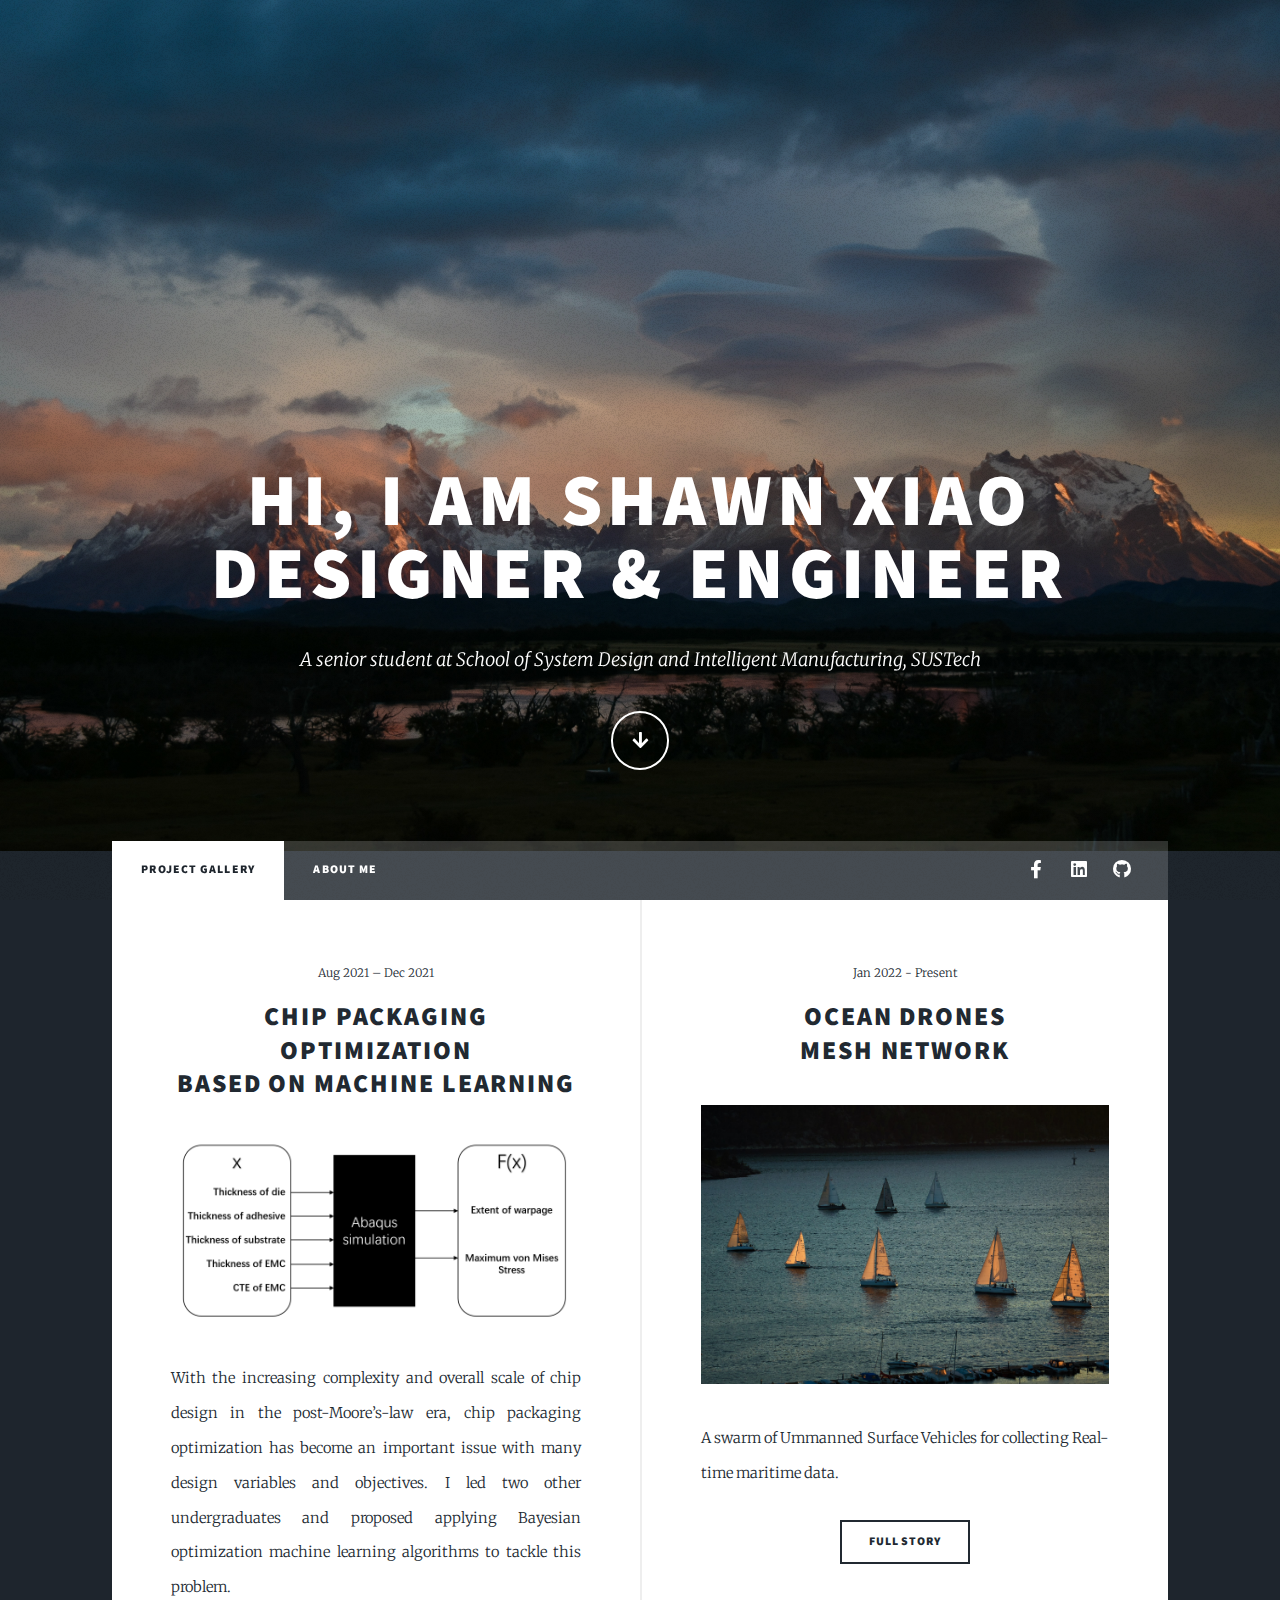
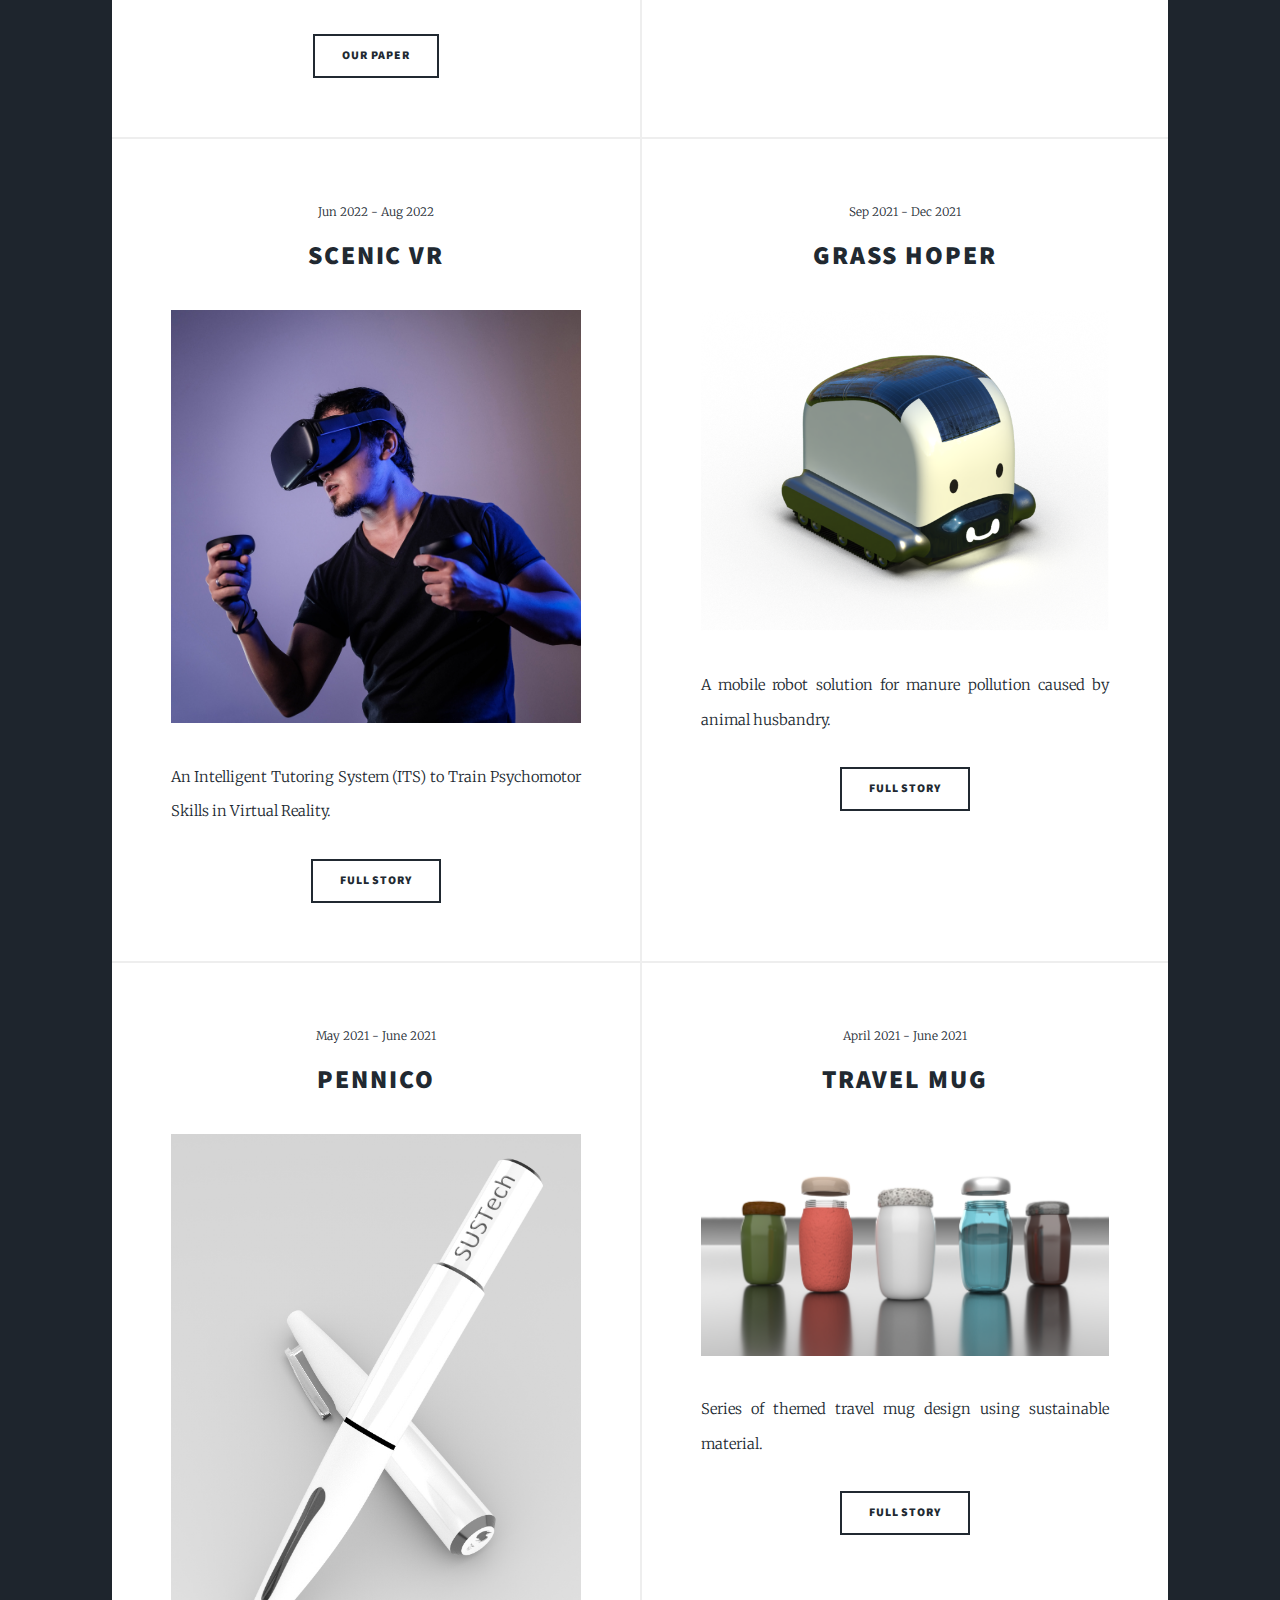
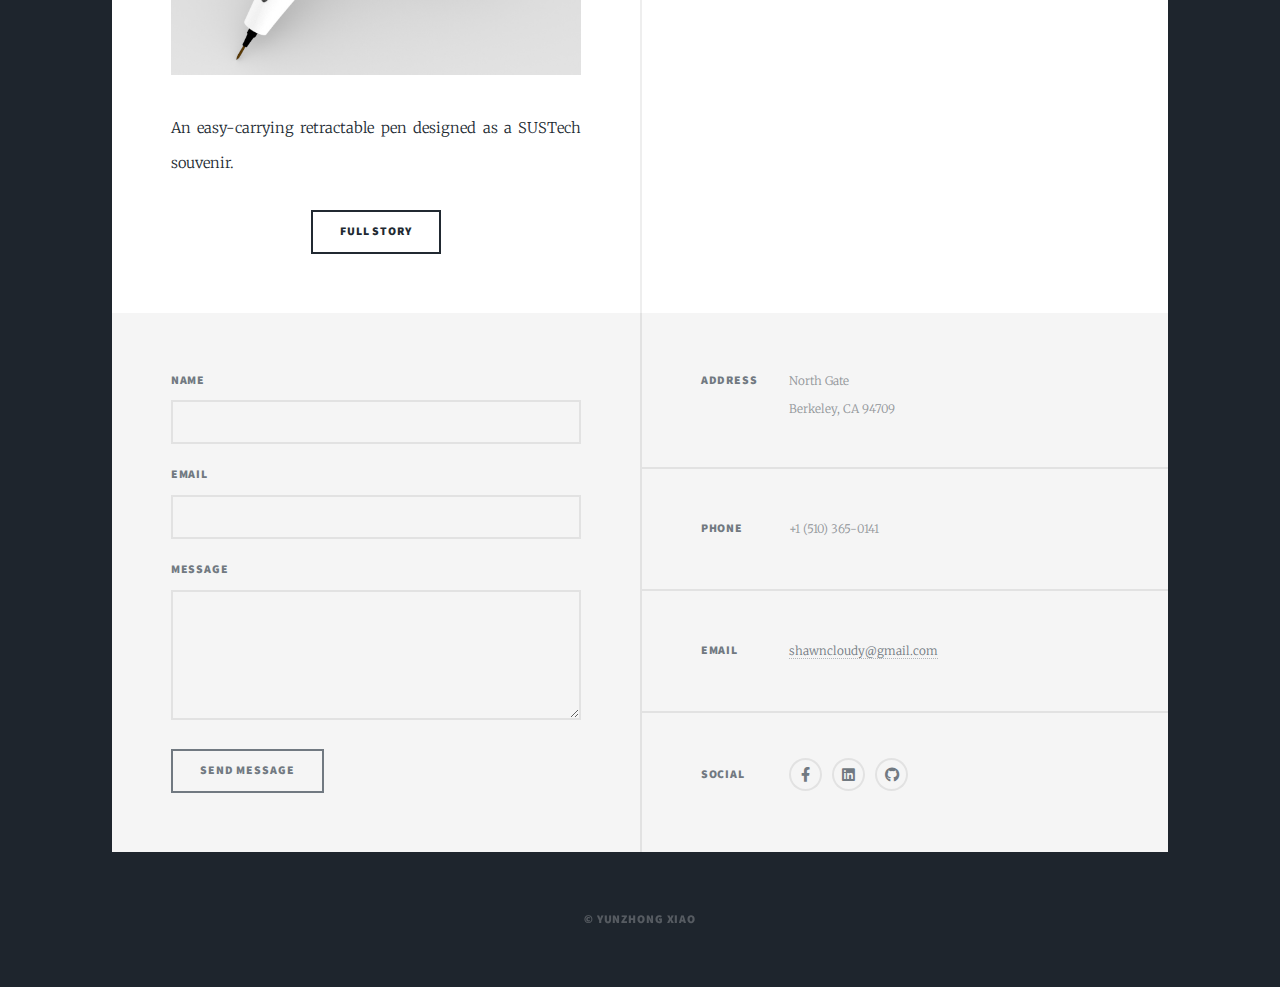
==== commit 02c18674: "almost done" ====
--- a/index.html
+++ b/index.html
@@ -64,62 +64,82 @@
 								</article>
 								<article>
 									<header>
-										<span class="date">April 22, 2017</span>
-										<h2><a href="#">Ocean Swarm<br />
-										imperdiet lorem</a></h2>
-									</header>
-									<a href="#" class="image fit"><img src="images/pic03.jpg" alt="" /></a>
-									<p>Donec eget ex magna. Interdum et malesuada fames ac ante ipsum primis in faucibus. Pellentesque venenatis dolor imperdiet dolor mattis sagittis magna etiam.</p>
+										<span class="date">Jan 2022 - Present</span>
+										<h2><a href="OceanSwarm.html">Ocean Drones<br />
+										Mesh Network</a></h2>
+									</header>
+									<a href="OceanSwarm.html" class="image fit"><img src="images/sailboats.jpg" alt="" /></a>
+									<p>A swarm of Ummanned Surface Vehicles for collecting Real-time maritime data.</p>
 									<ul class="actions special">
 										<li><a href="OceanSwarm.html" class="button">Full Story</a></li>
 									</ul>
 								</article>
 								<article>
 									<header>
-										<span class="date">April 18, 2017</span>
-										<h2><a href="#">Ante mattis<br />
-										interdum dolor</a></h2>
-									</header>
-									<a href="#" class="image fit"><img src="images/pic04.jpg" alt="" /></a>
-									<p>Donec eget ex magna. Interdum et malesuada fames ac ante ipsum primis in faucibus. Pellentesque venenatis dolor imperdiet dolor mattis sagittis magna etiam.</p>
+										<span class="date">Jun 2022 - Aug 2022</span>
+										<h2><a href="ScenicVR.html">Scenic VR</a></h2>
+									</header>
+									<a href="ScenicVR.html" class="image fit"><img src="images/vr_gamer.jpg" alt="" /></a>
+									<p>An Intelligent Tutoring System (ITS) to Train Psychomotor Skills in Virtual Reality.</p>
+									<ul class="actions special">
+										<li><a href="ScenicVR.html" class="button">Full Story</a></li>
+									</ul>
+								</article>
+								<article>
+									<header>
+										<span class="date">Sep 2021 - Dec 2021</span>
+										<h2><a href="GrassHoper.html">Grass Hoper</a></h2>
+									</header>
+									<a href="GrassHoper.html" class="image fit"><img src="images/grasshoper2.png" alt="" /></a>
+									<p>A mobile robot solution for manure pollution caused by animal husbandry.</p>
+									<ul class="actions special">
+										<li><a href="GrassHoper.html" class="button">Full Story</a></li>
+									</ul>
+								</article>
+								<!-- <article>
+									<header>
+										<span class="date">Mar 2022 - May 2022</span>
+										<h2><a href="#">VR Escape Room</a></h2>
+									</header>
+									<a href="#" class="image fit"><img src="images/vrescape.png" alt="" /></a>
+									<p>I developed an escape room game in Unity3D with a teammate,the player will use walking, climbing or teleporting skills to navigate out of the maze.</p>
 									<ul class="actions special">
 										<li><a href="#" class="button">Full Story</a></li>
 									</ul>
 								</article>
 								<article>
 									<header>
-										<span class="date">April 14, 2017</span>
-										<h2><a href="#">Tempus sed<br />
-										nulla imperdiet</a></h2>
-									</header>
-									<a href="#" class="image fit"><img src="images/pic05.jpg" alt="" /></a>
-									<p>Donec eget ex magna. Interdum et malesuada fames ac ante ipsum primis in faucibus. Pellentesque venenatis dolor imperdiet dolor mattis sagittis magna etiam.</p>
+										<span class="date">Sep 2020 - Jan 2021</span>
+										<h2><a href="#">Token Transporting Robot</a></h2>
+									</header>
+									<a href="#" class="image fit"><img src="images/pic07.jpg" alt="" /></a>
+									<p>Sophomore team project, a mobile robot designed for gripping and transporting tokens in a game arena.</p>
 									<ul class="actions special">
 										<li><a href="#" class="button">Full Story</a></li>
 									</ul>
-								</article>
-								<article>
-									<header>
-										<span class="date">April 11, 2017</span>
-										<h2><a href="#">Odio magna<br />
-										sed consectetur</a></h2>
-									</header>
-									<a href="#" class="image fit"><img src="images/pic06.jpg" alt="" /></a>
-									<p>Donec eget ex magna. Interdum et malesuada fames ac ante ipsum primis in faucibus. Pellentesque venenatis dolor imperdiet dolor mattis sagittis magna etiam.</p>
-									<ul class="actions special">
-										<li><a href="#" class="button">Full Story</a></li>
-									</ul>
-								</article>
-								<article>
-									<header>
-										<span class="date">April 7, 2017</span>
-										<h2><a href="#">Augue lorem<br />
-										primis vestibulum</a></h2>
-									</header>
-									<a href="#" class="image fit"><img src="images/pic07.jpg" alt="" /></a>
-									<p>Donec eget ex magna. Interdum et malesuada fames ac ante ipsum primis in faucibus. Pellentesque venenatis dolor imperdiet dolor mattis sagittis magna etiam.</p>
-									<ul class="actions special">
-										<li><a href="#" class="button">Full Story</a></li>
+								</article> -->
+
+								<article>
+									<header>
+										<span class="date">May 2021 - June 2021</span>
+										<h2><a href="pennico.html">Pennico</a></h2>
+									</header>
+									<a href="pennico.html" class="image fit"><img src="images/PenCross.jpg" alt="" /></a>
+									<p>An easy-carrying retractable pen designed as a SUSTech souvenir.</p>
+									<ul class="actions special">
+										<li><a href="pennico.html" class="button">Full Story</a></li>
+									</ul>
+								</article>
+
+								<article>
+									<header>
+										<span class="date">April 2021 - June 2021</span>
+										<h2><a href="travelmug.html">Travel Mug</a></h2>
+									</header>
+									<a href="travelmug.html" class="image fit"><img src="images/5MugsNew.jpg" alt="" /></a>
+									<p>Series of themed travel mug design using sustainable material.</p>
+									<ul class="actions special">
+										<li><a href="travelmug.html" class="button">Full Story</a></li>
 									</ul>
 								</article>
 							</section>
@@ -143,7 +163,7 @@
 				<!-- Footer -->
 					<footer id="footer">
 						<section>
-							<form method="post" action="#">
+							<form method="post" action="mailto:shawncloudy@gmail.com">
 								<div class="fields">
 									<div class="field">
 										<label for="name">Name</label>
@@ -164,26 +184,25 @@
 							</form>
 						</section>
 						<section class="split contact">
-							<!-- <section class="alt">
+							<section class="alt">
 								<h3>Address</h3>
-								<p>1234 Somewhere Road #87257<br />
-								Nashville, TN 00000-0000</p>
-							</section> -->
+								<p>North Gate <br />
+								Berkeley, CA 94709</p>
+							</section>
 							<section>
 								<h3>Phone</h3>
-								<p><a href="#">+1 (510) 365-0141</a></p>
+								<p>+1 (510) 365-0141</p>
 							</section>
 							<section>
 								<h3>Email</h3>
-								<p><a href="#">shawncloudy@gmail.com</a></p>
+								<p><a href="mailto:shawncloudy@gmail.com">shawncloudy@gmail.com</a></p>
 							</section>
 							<section>
 								<h3>Social</h3>
 								<ul class="icons alt">
-									<li><a href="#" class="icon brands alt fa-twitter"><span class="label">Twitter</span></a></li>
-									<li><a href="#" class="icon brands alt fa-facebook-f"><span class="label">Facebook</span></a></li>
-									<li><a href="#" class="icon brands alt fa-instagram"><span class="label">Instagram</span></a></li>
-									<li><a href="#" class="icon brands alt fa-github"><span class="label">GitHub</span></a></li>
+									<li><a href="https://www.facebook.com/yunzhong.xiao" class="icon brands fa-facebook-f"><span class="label">Facebook</span></a></li>
+									<li><a href="https://www.linkedin.com/in/yunzhong-shawn-xiao-2a1289228/" class="icon brands fa-linkedin"><span class="label">LinkedIn</span></a></li>
+									<li><a href="https://github.com/Shawn-yzXiao" class="icon brands fa-github"><span class="label">GitHub</span></a></li>
 								</ul>
 							</section>
 						</section>
@@ -191,7 +210,7 @@
 
 				<!-- Copyright -->
 					<div id="copyright">
-						<ul><li>&copy; Untitled</li><li>Design: <a href="https://html5up.net">HTML5 UP</a></li></ul>
+						<ul><li>&copy; Yunzhong Xiao</li>
 					</div>
 
 			</div>
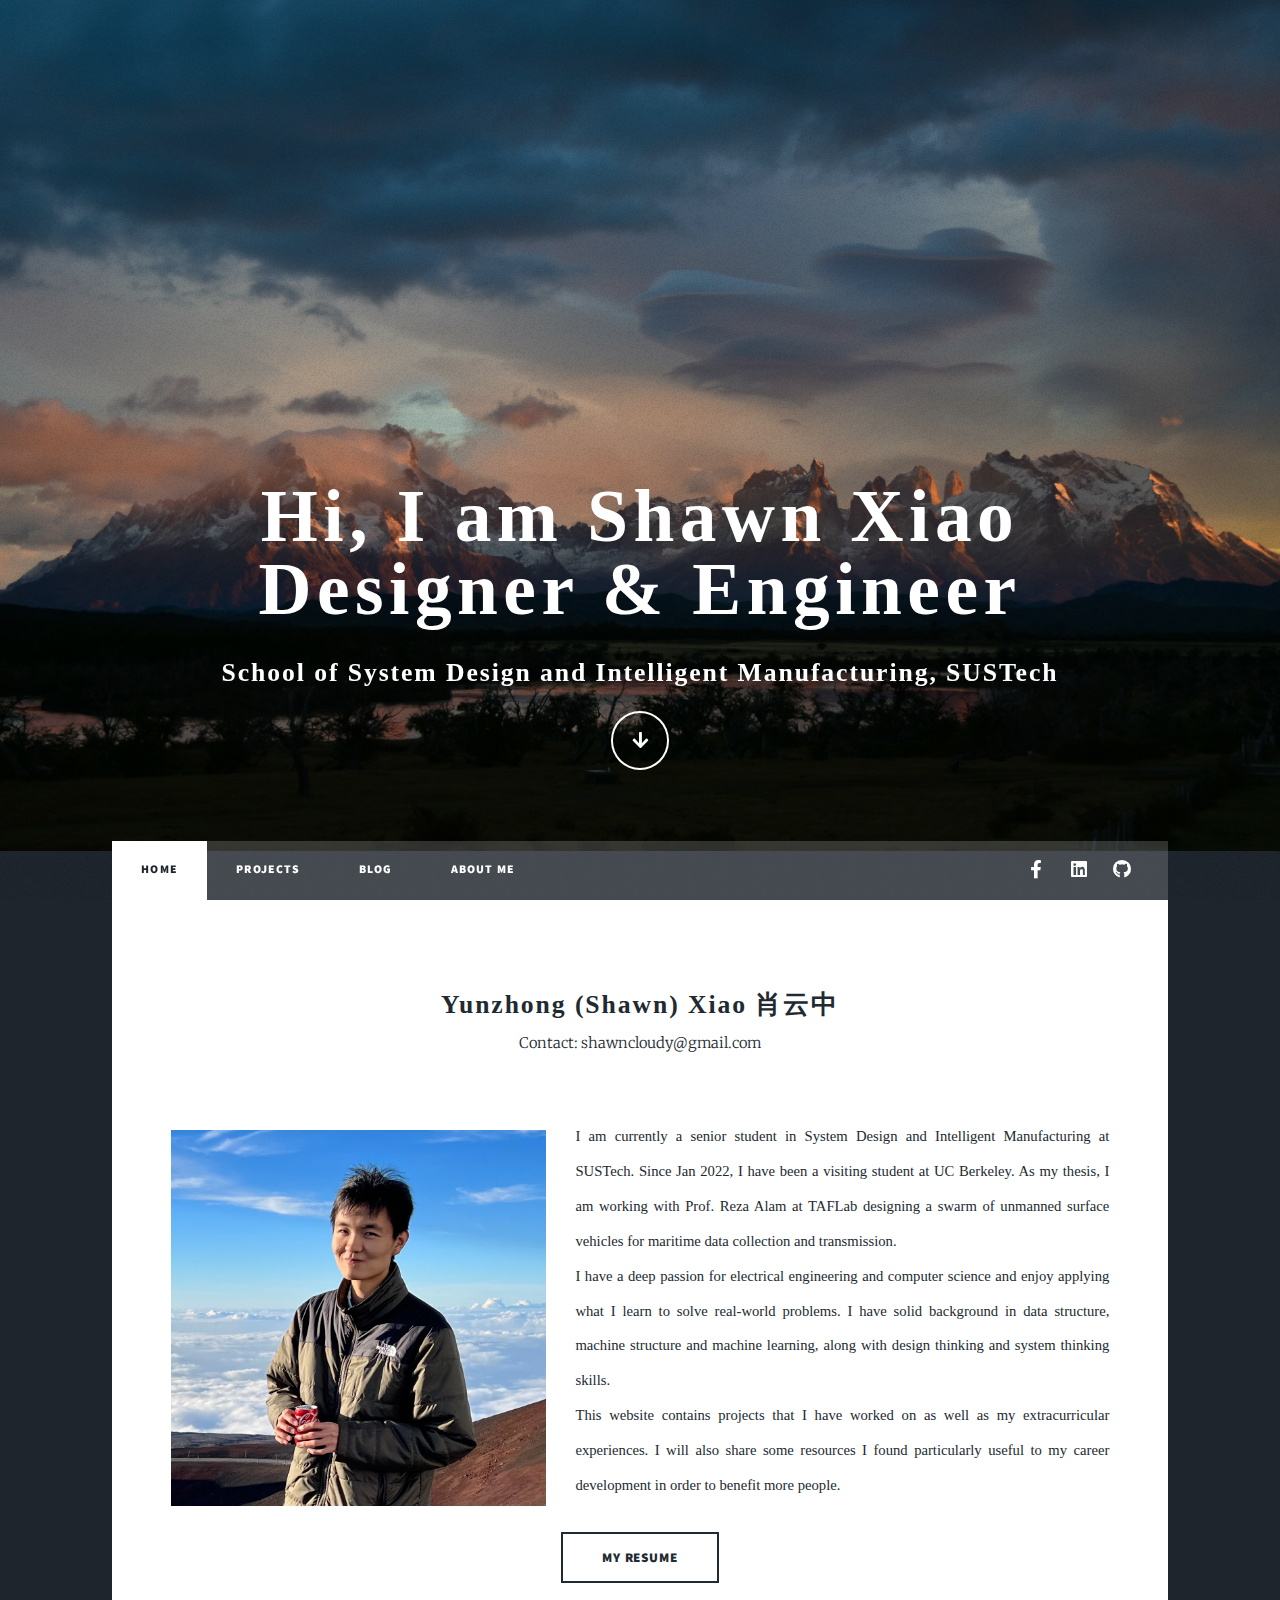
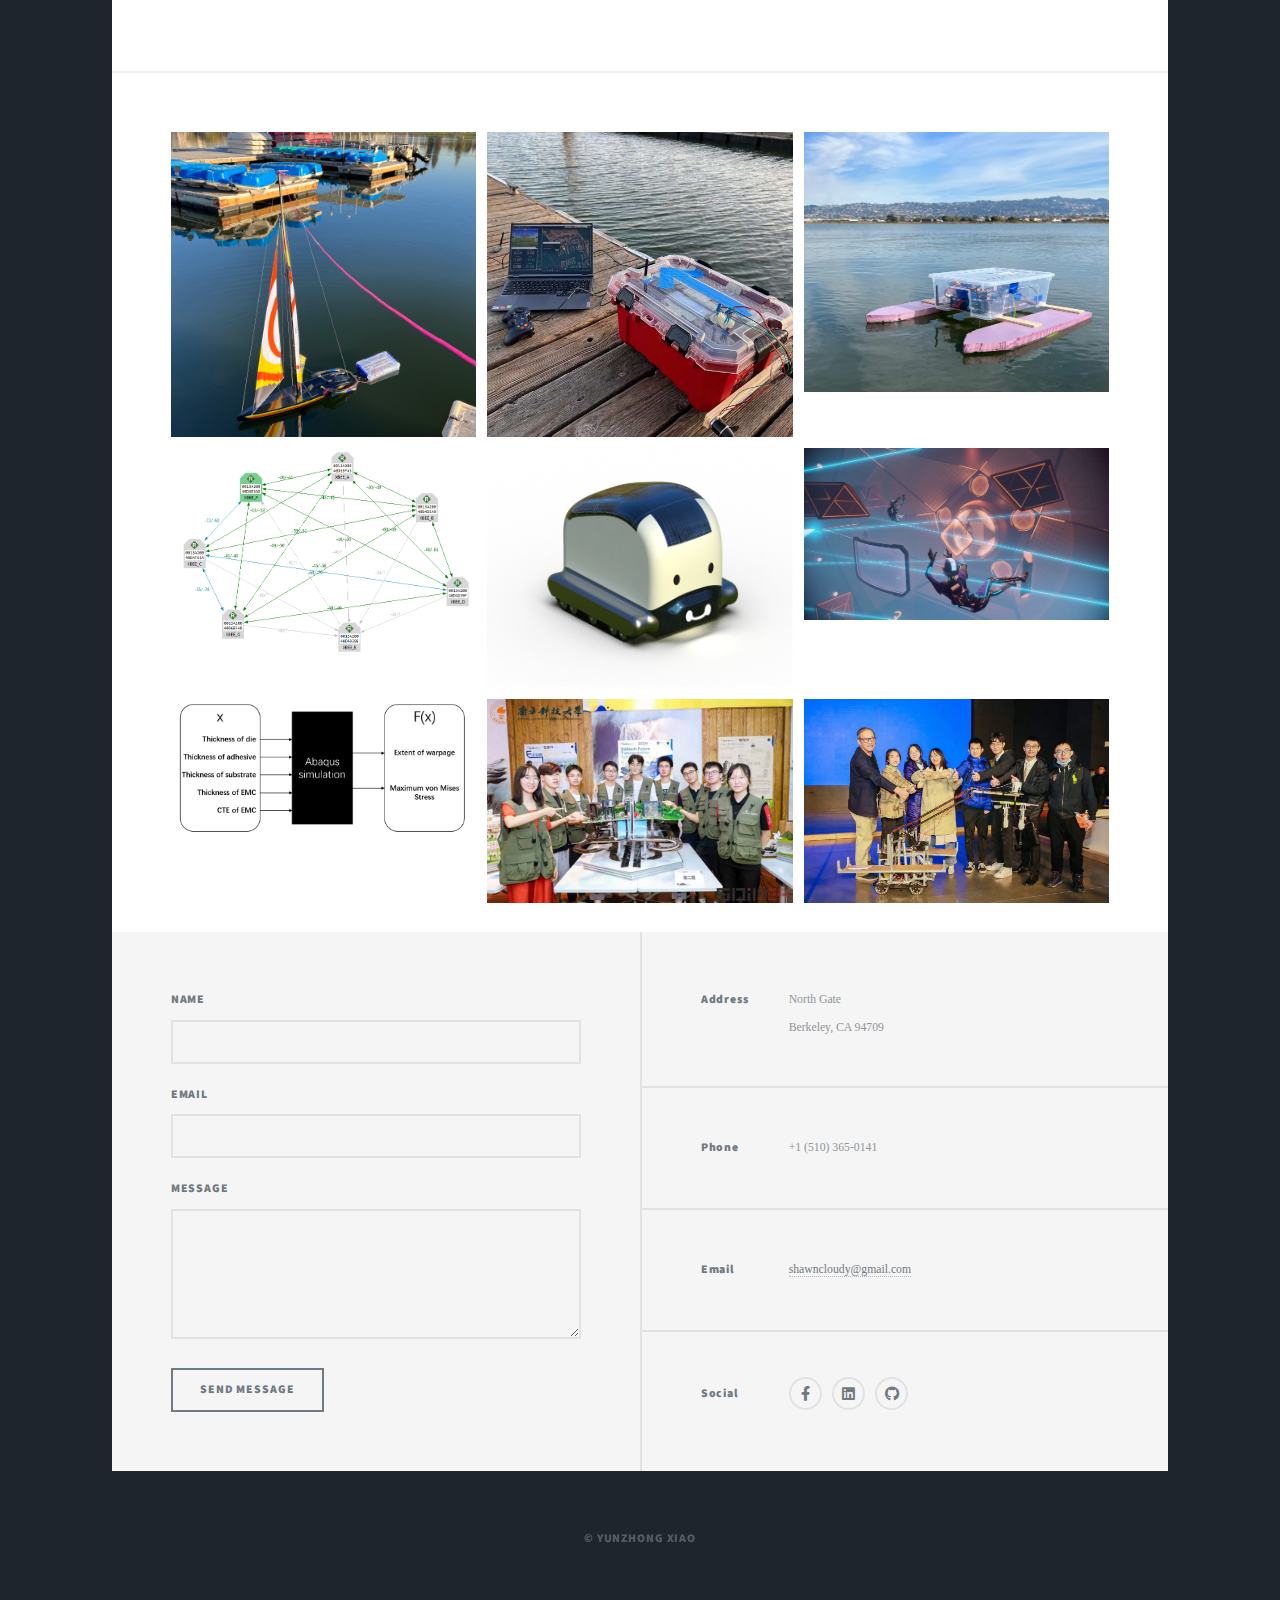
==== commit 4e7f99c7: "adjusted framework" ====
--- a/index.html
+++ b/index.html
@@ -21,7 +21,7 @@
 					<div id="intro">
 						<h1>Hi, I am Shawn Xiao<br />
 						Designer & Engineer</h1>
-						<p>A senior student at School of System Design and Intelligent Manufacturing, SUSTech </p>
+						<h22>School of System Design and Intelligent Manufacturing, SUSTech </h22>
 						<ul class="actions">
 							<li><a href="#header" class="button icon solid solo fa-arrow-down scrolly">Continue</a></li>
 						</ul>
@@ -35,7 +35,9 @@
 				<!-- Nav -->
 					<nav id="nav">
 						<ul class="links">
-							<li class="active"><a href="index.html">Project Gallery</a></li>
+							<li class="active"><a href="index.html">Home</a></li>
+							<li><a href="projects.html">Projects</a></li>
+							<li><a href="projects.html">Blog</a></li>
 							<li><a href="generic.html">About me</a></li>
 						</ul>
 						<ul class="icons">
@@ -47,116 +49,41 @@
 
 				<!-- Main -->
 					<div id="main">
+							<!-- Featured Post -->
+							<section class="post featured">
+								<header class="major">
+									<h22>Yunzhong (Shawn) Xiao 肖云中</h22>
+								<br />
+									</span> Contact: shawncloudy@gmail.com </span>
+								</header>
+									<p><span class="image left"><img src="images/shawn_large.jpg" alt="" /></span>I am currently a senior student in System Design and Intelligent Manufacturing at SUSTech. Since Jan 2022, I have been a visiting student at UC Berkeley. As my thesis, I am working with Prof. Reza Alam at TAFLab designing a swarm of unmanned surface vehicles for maritime data collection and transmission.
 
-						<!-- Posts -->
-							<section class="posts">
-								<article>
-									<header>
-										<span class="date">Aug 2021 – Dec 2021</span>
-										<h2><a href="#">Chip Packaging Optimization<br />
-										Based on Machine Learning </a></h2>
-									</header>
-									<a href="#" class="image fit"><img src="images/abaqus.png" alt="" /></a>
-									<p>With the increasing complexity and overall scale of chip design in the post-Moore’s-law era, chip packaging optimization has become an important issue with many design variables and objectives. I led two other undergraduates and proposed applying Bayesian optimization machine learning algorithms to tackle this problem.</p>
-									<ul class="actions special">
-										<li><a href="docs/Application_of_Expensive_Muti_objective_Optimization_Algorithm_on_Chip_Packaging_Design.pdf" class="button">Our Paper</a></li>
-									</ul>
-								</article>
-								<article>
-									<header>
-										<span class="date">Jan 2022 - Present</span>
-										<h2><a href="OceanSwarm.html">Ocean Drones<br />
-										Mesh Network</a></h2>
-									</header>
-									<a href="OceanSwarm.html" class="image fit"><img src="images/sailboats.jpg" alt="" /></a>
-									<p>A swarm of Ummanned Surface Vehicles for collecting Real-time maritime data.</p>
-									<ul class="actions special">
-										<li><a href="OceanSwarm.html" class="button">Full Story</a></li>
-									</ul>
-								</article>
-								<article>
-									<header>
-										<span class="date">Jun 2022 - Aug 2022</span>
-										<h2><a href="ScenicVR.html">Scenic VR</a></h2>
-									</header>
-									<a href="ScenicVR.html" class="image fit"><img src="images/vr_gamer.jpg" alt="" /></a>
-									<p>An Intelligent Tutoring System (ITS) to Train Psychomotor Skills in Virtual Reality.</p>
-									<ul class="actions special">
-										<li><a href="ScenicVR.html" class="button">Full Story</a></li>
-									</ul>
-								</article>
-								<article>
-									<header>
-										<span class="date">Sep 2021 - Dec 2021</span>
-										<h2><a href="GrassHoper.html">Grass Hoper</a></h2>
-									</header>
-									<a href="GrassHoper.html" class="image fit"><img src="images/grasshoper2.png" alt="" /></a>
-									<p>A mobile robot solution for manure pollution caused by animal husbandry.</p>
-									<ul class="actions special">
-										<li><a href="GrassHoper.html" class="button">Full Story</a></li>
-									</ul>
-								</article>
-								<!-- <article>
-									<header>
-										<span class="date">Mar 2022 - May 2022</span>
-										<h2><a href="#">VR Escape Room</a></h2>
-									</header>
-									<a href="#" class="image fit"><img src="images/vrescape.png" alt="" /></a>
-									<p>I developed an escape room game in Unity3D with a teammate,the player will use walking, climbing or teleporting skills to navigate out of the maze.</p>
-									<ul class="actions special">
-										<li><a href="#" class="button">Full Story</a></li>
-									</ul>
-								</article>
-								<article>
-									<header>
-										<span class="date">Sep 2020 - Jan 2021</span>
-										<h2><a href="#">Token Transporting Robot</a></h2>
-									</header>
-									<a href="#" class="image fit"><img src="images/pic07.jpg" alt="" /></a>
-									<p>Sophomore team project, a mobile robot designed for gripping and transporting tokens in a game arena.</p>
-									<ul class="actions special">
-										<li><a href="#" class="button">Full Story</a></li>
-									</ul>
-								</article> -->
+										<br />I have a deep passion for electrical engineering and computer science and enjoy applying what I learn to solve real-world problems. I have solid background in data structure, machine structure and machine learning, along with design thinking and system thinking skills.
+										
+										<br />This website contains projects that I have worked on as well as my extracurricular experiences. I will also share some resources I found particularly useful to my career development in order to benefit more people.</p>
 
-								<article>
-									<header>
-										<span class="date">May 2021 - June 2021</span>
-										<h2><a href="pennico.html">Pennico</a></h2>
-									</header>
-									<a href="pennico.html" class="image fit"><img src="images/PenCross.jpg" alt="" /></a>
-									<p>An easy-carrying retractable pen designed as a SUSTech souvenir.</p>
-									<ul class="actions special">
-										<li><a href="pennico.html" class="button">Full Story</a></li>
-									</ul>
-								</article>
+								
+								<ul class="actions special">
+									<li><a href="docs/ShawnXiaoCV.pdf" class="button large">My Resume</a></li>
+								</ul>
 
-								<article>
-									<header>
-										<span class="date">April 2021 - June 2021</span>
-										<h2><a href="travelmug.html">Travel Mug</a></h2>
-									</header>
-									<a href="travelmug.html" class="image fit"><img src="images/5MugsNew.jpg" alt="" /></a>
-									<p>Series of themed travel mug design using sustainable material.</p>
-									<ul class="actions special">
-										<li><a href="travelmug.html" class="button">Full Story</a></li>
-									</ul>
-								</article>
 							</section>
+							<div class="box alt">
+								<div class="row gtr-50 gtr-uniform">
 
-						<!-- Footer -->
-							<!-- <footer>
-								<div class="pagination">
-									<a href="#" class="page active">1</a>
-									<a href="#" class="page">2</a>
-									<a href="#" class="page">3</a>
-									<span class="extra">&hellip;</span>
-									<a href="#" class="page">8</a>
-									<a href="#" class="page">9</a>
-									<a href="#" class="page">10</a>
-									<a href="#" class="next">Next</a>
+									<div class="col-4"><span class="image fit"><img src="images/s1.jpg" alt=""/></span></div>
+									<div class="col-4"><span class="image fit"><img src="images/g1.jpeg" alt="" /></span></div>
+									<div class="col-4"><span class="image fit"><img src="images/g2.jpg" alt="" width="100" height="260"/></span></div>
+
+									<div class="col-4"><span class="image fit"><img src="images/digimesh.png" alt="" /></span></div>
+									<div class="col-4"><span class="image fit"><img src="images/grasshoper2.png" alt="" /></span></div>
+									<div class="col-4"><span class="image fit"><img src="images/echovr.png" alt="" /></span></div>
+
+									<div class="col-4"><span class="image fit"><img src="images/abaqus.png" alt="" /></span></div>
+									<div class="col-4"><span class="image fit"><img src="images/sandbox_team.JPG" alt="" /></span></div>
+									<div class="col-4"><span class="image fit"><img src="images/tokenrobot.JPG" alt="" /></span></div>
 								</div>
-							</footer> -->
+							</div>
 
 					</div>
 
--- a/assets/css/main.css
+++ b/assets/css/main.css
@@ -1,14 +1,14 @@
 @import url(fontawesome-all.min.css);
 @import url("https://fonts.googleapis.com/css?family=Merriweather:300,700,300italic,700italic|Source+Sans+Pro:900");
 
-/*
-	Massively by HTML5 UP
-	html5up.net | @ajlkn
-	Free for personal and commercial use under the CCA 3.0 license (html5up.net/license)
+/*
+	Massively by HTML5 UP
+	html5up.net | @ajlkn
+	Free for personal and commercial use under the CCA 3.0 license (html5up.net/license)
 */
 
 html, body, div, span, applet, object,
-iframe, h1, h2, h3, h4, h5, h6, p, blockquote,
+iframe, h1, h2, h22, h3, h4, h5, h6, p, blockquote,
 pre, a, abbr, acronym, address, big, cite,
 code, del, dfn, em, img, ins, kbd, q, s, samp,
 small, strike, strong, sub, sup, tt, var, b,
@@ -176,16 +176,17 @@
 	}
 
 	p {
+		font-family: Avenir;
 		text-align: justify;
 		margin: 0 0 2rem 0;
 	}
 
-	h1, h2, h3, h4, h5, h6 {
-		font-family: "Source Sans Pro", Helvetica, sans-serif;
+	h1, h2, h22, h3, h4, h5, h6 {
+		font-family: Avenir, "Source Sans Pro", Helvetica, sans-serif, Bradley Hand;
 		font-weight: 900;
 		line-height: 1.5;
 		letter-spacing: 0.075em;
-		text-transform: uppercase;
+		text-transform: none;
 		margin: 0 0 1rem 0;
 	}
 
@@ -196,12 +197,21 @@
 		}
 
 	h1 {
+		font-family: Times, Avenir, Haettenschweiler, 'Arial Narrow Bold', sans-serif, Bradley Hand;
 		font-size: 4rem;
 		line-height: 1.1;
 		margin: 0 0 2rem 0;
 	}
 
 	h2 {
+		font-family: Times, Avenir;
+		font-size: 1.75rem;
+		line-height: 1.3;
+		margin: 0 0 1.5rem 0;
+	}
+
+	h22 {
+		font-family: Avenir;
 		font-size: 1.75rem;
 		line-height: 1.3;
 		margin: 0 0 1.5rem 0;
@@ -305,7 +315,7 @@
 		color: #212931;
 	}
 
-	h1, h2, h3, h4, h5, h6 {
+	h1, h2, h22, h3, h4, h5, h6 {
 		color: #212931;
 	}
 
@@ -3331,7 +3341,7 @@
 			color: #ffffff;
 		}
 
-		#intro h1, #intro h2, #intro h3, #intro h4, #intro h5, #intro h6 {
+		#intro h1, #intro h2, #intro h22, #intro h3, #intro h4, #intro h5, #intro h6 {
 			color: #ffffff;
 		}
 
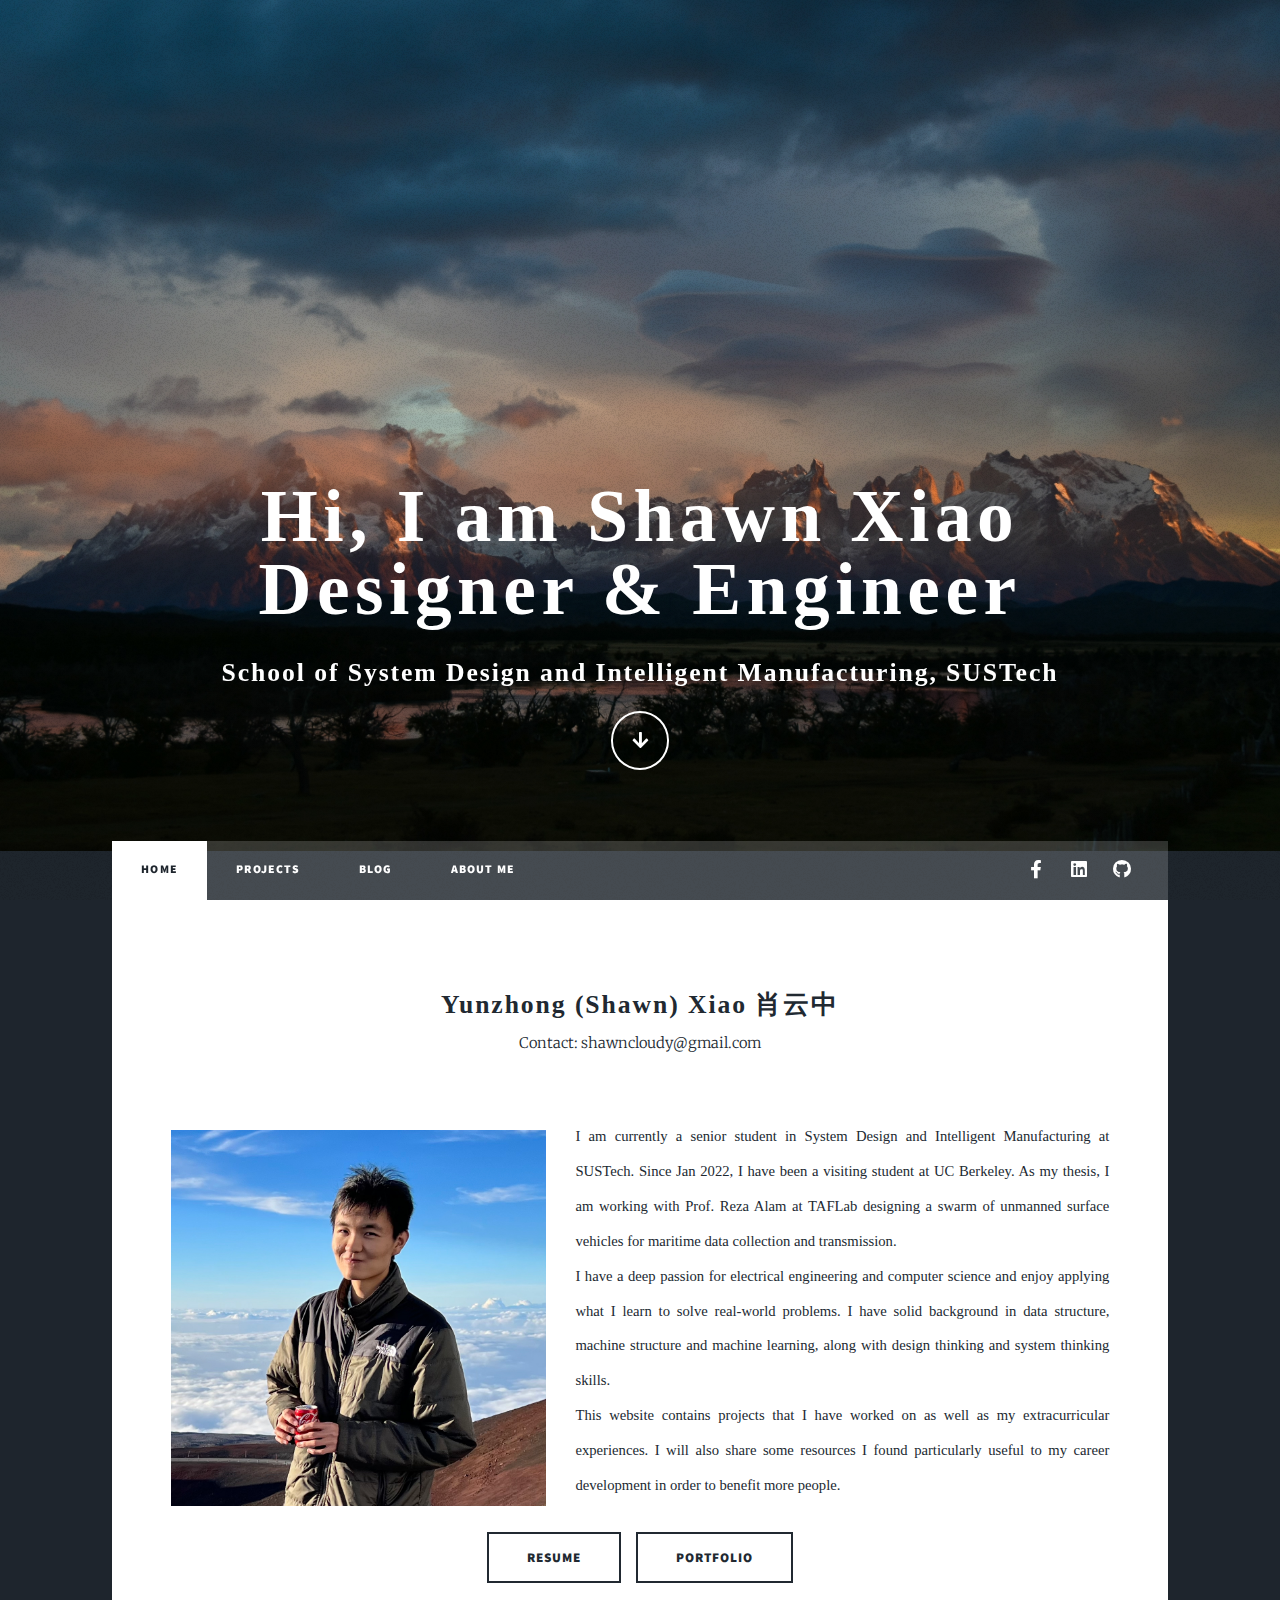
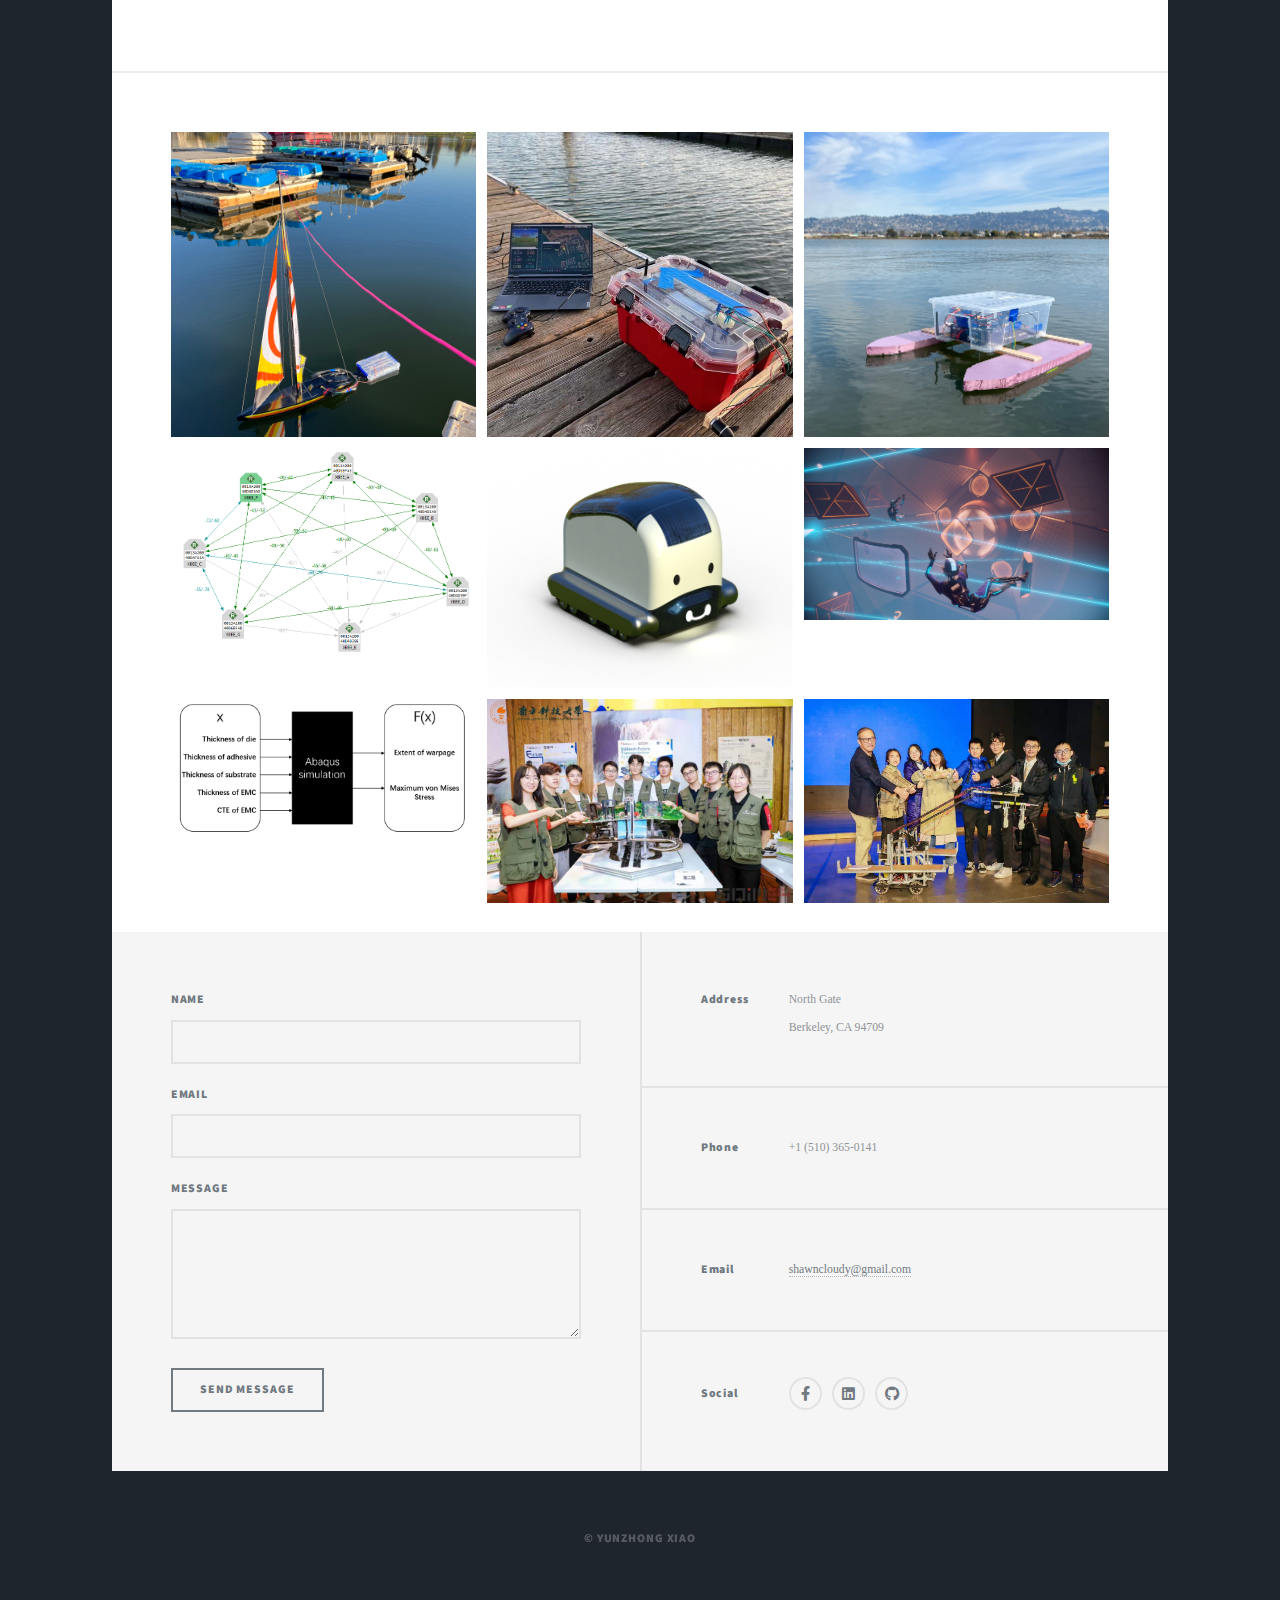
==== commit 9716d6c7: "for app" ====
--- a/index.html
+++ b/index.html
@@ -64,7 +64,8 @@
 
 								
 								<ul class="actions special">
-									<li><a href="docs/ShawnXiaoCV.pdf" class="button large">My Resume</a></li>
+									<li><a href="docs/ShawnXiaoCV.pdf" class="button large">Resume</a></li>
+									<li><a href="docs/Portfolio.pdf" class="button large">Portfolio</a></li>
 								</ul>
 
 							</section>
@@ -73,7 +74,7 @@
 
 									<div class="col-4"><span class="image fit"><img src="images/s1.jpg" alt=""/></span></div>
 									<div class="col-4"><span class="image fit"><img src="images/g1.jpeg" alt="" /></span></div>
-									<div class="col-4"><span class="image fit"><img src="images/g2.jpg" alt="" width="100" height="260"/></span></div>
+									<div class="col-4"><span class="image fit"><img src="images/g2.jpg" alt="" /></span></div>
 
 									<div class="col-4"><span class="image fit"><img src="images/digimesh.png" alt="" /></span></div>
 									<div class="col-4"><span class="image fit"><img src="images/grasshoper2.png" alt="" /></span></div>
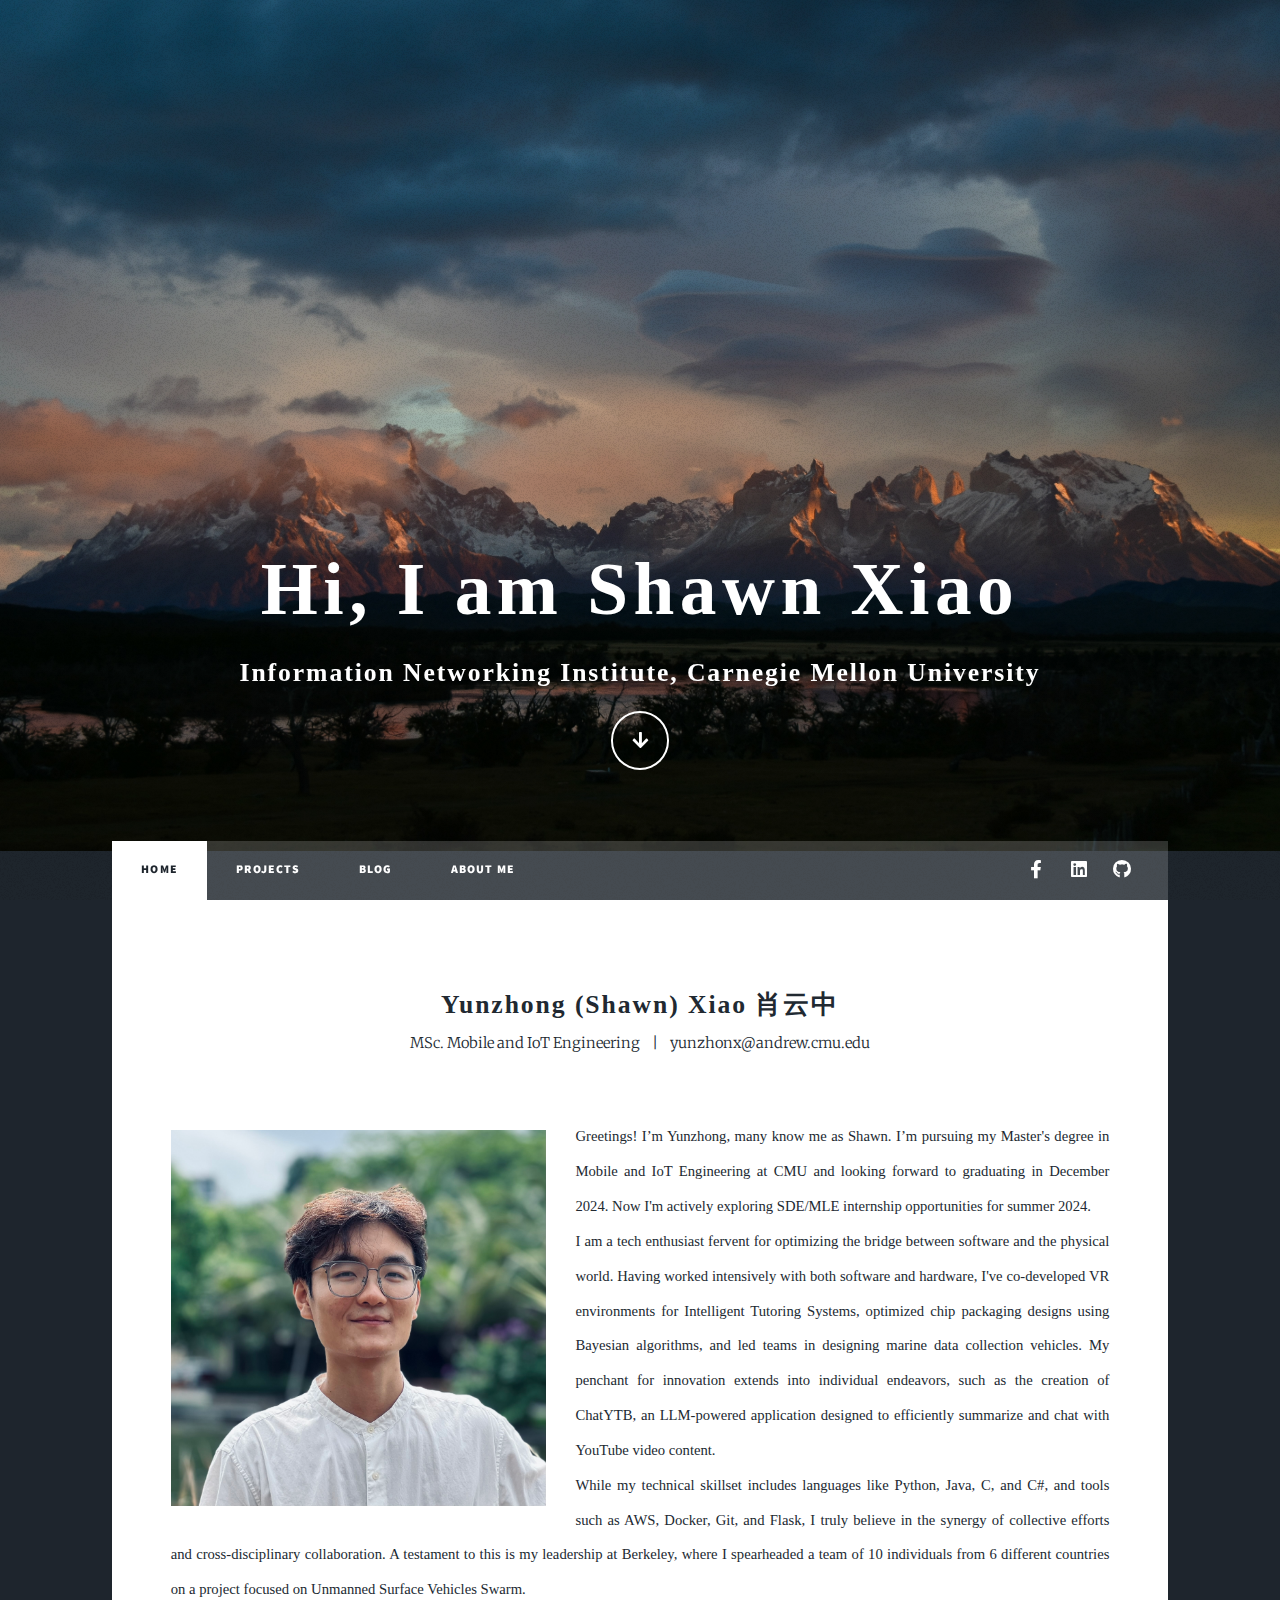
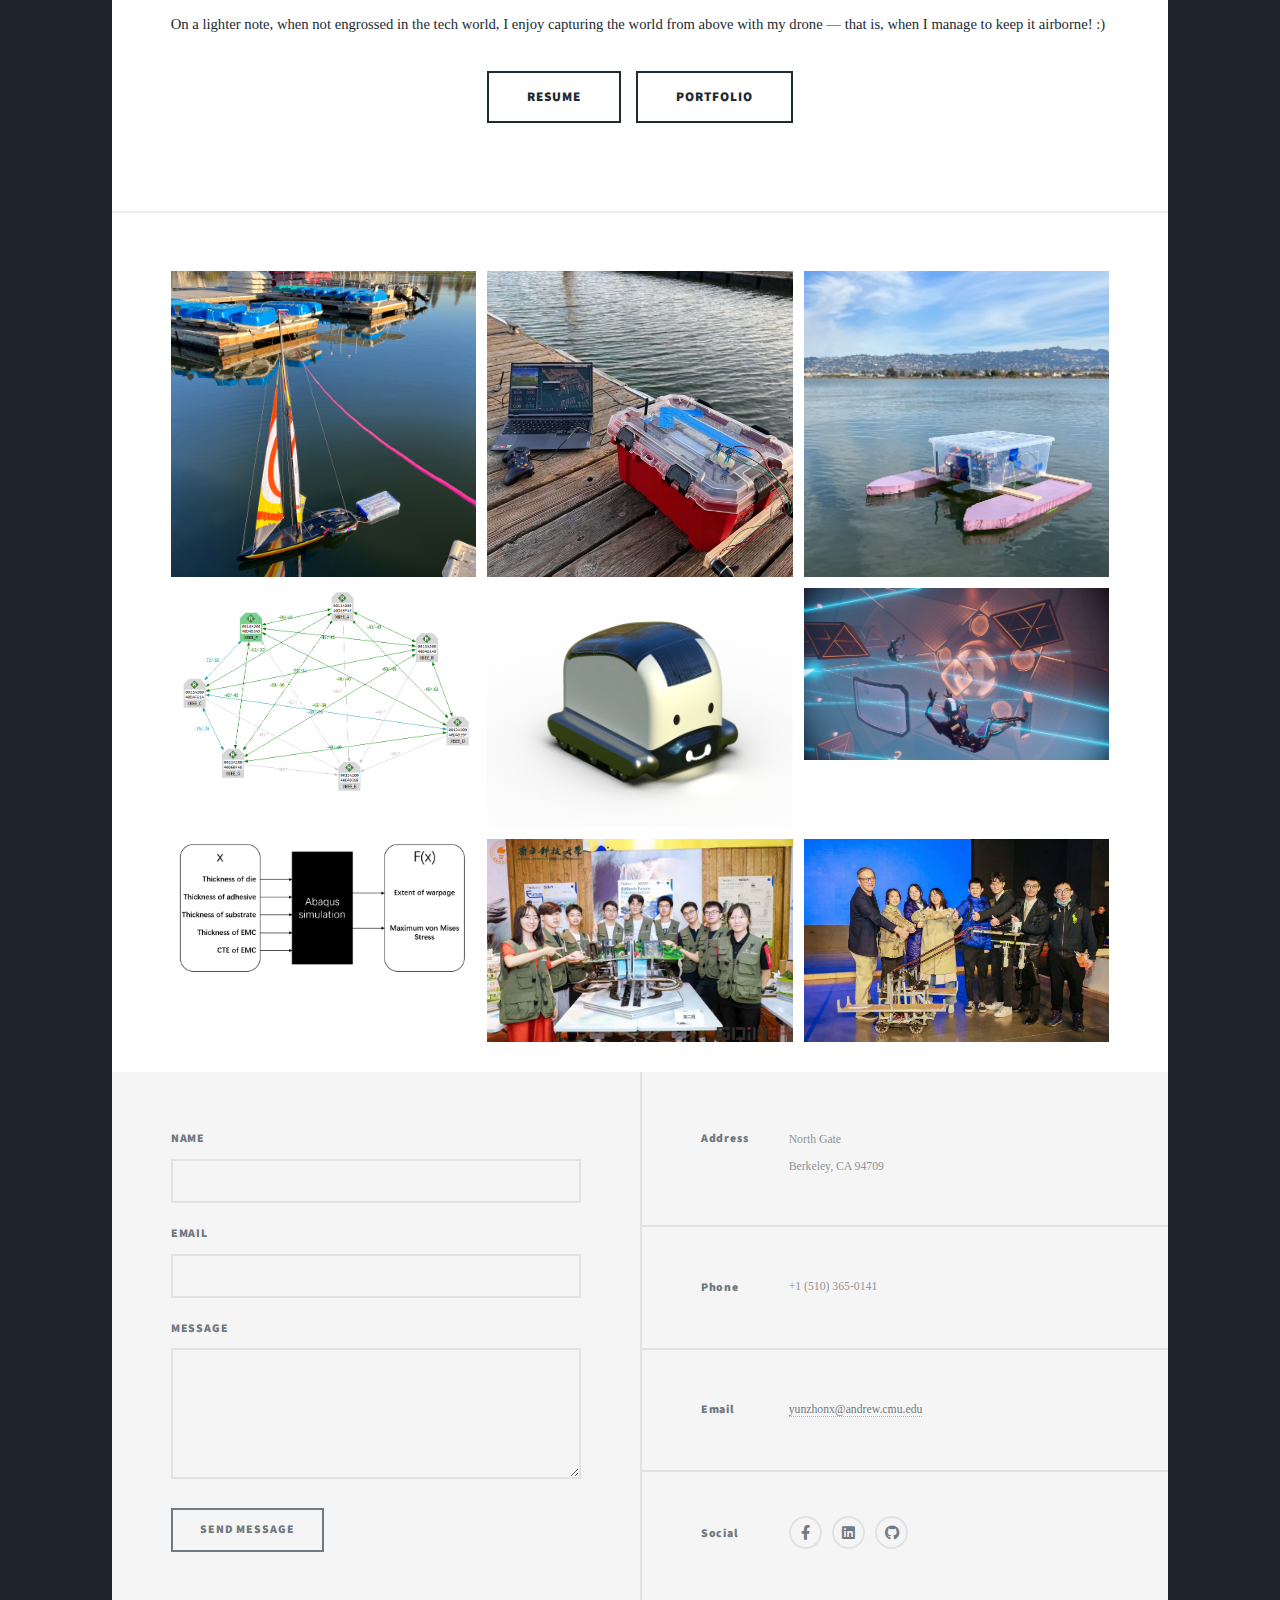
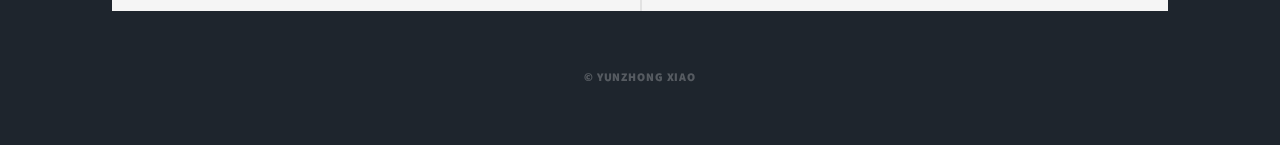
==== commit 0abe74a9: "updated cmu and chatYTB and CV, Sept 7 2023" ====
--- a/index.html
+++ b/index.html
@@ -19,9 +19,8 @@
 
 				<!-- Intro -->
 					<div id="intro">
-						<h1>Hi, I am Shawn Xiao<br />
-						Designer & Engineer</h1>
-						<h22>School of System Design and Intelligent Manufacturing, SUSTech </h22>
+						<h1>Hi, I am Shawn Xiao</h1>
+						<h22>Information Networking Institute, Carnegie Mellon University </h22>
 						<ul class="actions">
 							<li><a href="#header" class="button icon solid solo fa-arrow-down scrolly">Continue</a></li>
 						</ul>
@@ -54,13 +53,15 @@
 								<header class="major">
 									<h22>Yunzhong (Shawn) Xiao 肖云中</h22>
 								<br />
-									</span> Contact: shawncloudy@gmail.com </span>
+									</span>MSc. Mobile and IoT Engineering &nbsp;&nbsp; |  &nbsp;&nbsp; yunzhonx@andrew.cmu.edu </span>
 								</header>
-									<p><span class="image left"><img src="images/shawn_large.jpg" alt="" /></span>I am currently a senior student in System Design and Intelligent Manufacturing at SUSTech. Since Jan 2022, I have been a visiting student at UC Berkeley. As my thesis, I am working with Prof. Reza Alam at TAFLab designing a swarm of unmanned surface vehicles for maritime data collection and transmission.
+									<p><span class="image left"><img src="images/shawn_large.jpg" alt="" /></span>Greetings! I’m Yunzhong, many know me as Shawn. I’m pursuing my Master's degree in Mobile and IoT Engineering at CMU and looking forward to graduating in December 2024. Now I'm actively exploring SDE/MLE internship opportunities for summer 2024.
 
-										<br />I have a deep passion for electrical engineering and computer science and enjoy applying what I learn to solve real-world problems. I have solid background in data structure, machine structure and machine learning, along with design thinking and system thinking skills.
+										<br />I am a tech enthusiast fervent for optimizing the bridge between software and the physical world. Having worked intensively with both software and hardware, I've co-developed VR environments for Intelligent Tutoring Systems, optimized chip packaging designs using Bayesian algorithms, and led teams in designing marine data collection vehicles. My penchant for innovation extends into individual endeavors, such as the creation of ChatYTB, an LLM-powered application designed to efficiently summarize and chat with YouTube video content.
 										
-										<br />This website contains projects that I have worked on as well as my extracurricular experiences. I will also share some resources I found particularly useful to my career development in order to benefit more people.</p>
+										<br />While my technical skillset includes languages like Python, Java, C, and C#, and tools such as AWS, Docker, Git, and Flask, I truly believe in the synergy of collective efforts and cross-disciplinary collaboration. A testament to this is my leadership at Berkeley, where I spearheaded a team of 10 individuals from 6 different countries on a project focused on Unmanned Surface Vehicles Swarm.
+										
+										<br />On a lighter note, when not engrossed in the tech world, I enjoy capturing the world from above with my drone — that is, when I manage to keep it airborne! :)</p>
 
 								
 								<ul class="actions special">
@@ -91,7 +92,7 @@
 				<!-- Footer -->
 					<footer id="footer">
 						<section>
-							<form method="post" action="mailto:shawncloudy@gmail.com">
+							<form method="post" action="mailto:yunzhonx@andrew.cmu.edu">
 								<div class="fields">
 									<div class="field">
 										<label for="name">Name</label>
@@ -123,7 +124,7 @@
 							</section>
 							<section>
 								<h3>Email</h3>
-								<p><a href="mailto:shawncloudy@gmail.com">shawncloudy@gmail.com</a></p>
+								<p><a href="mailto:yunzhonx@andrew.cmu.edu">yunzhonx@andrew.cmu.edu</a></p>
 							</section>
 							<section>
 								<h3>Social</h3>
--- a/assets/css/noscript.css
+++ b/assets/css/noscript.css
@@ -1,9 +1,9 @@
 @import url(font-awesome.min.css);
 
-/*
-	Massively by HTML5 UP
-	html5up.net | @ajlkn
-	Free for personal and commercial use under the CCA 3.0 license (html5up.net/license)
+/*
+	Massively by HTML5 UP
+	html5up.net | @ajlkn
+	Free for personal and commercial use under the CCA 3.0 license (html5up.net/license)
 */
 
 /* Wrapper */
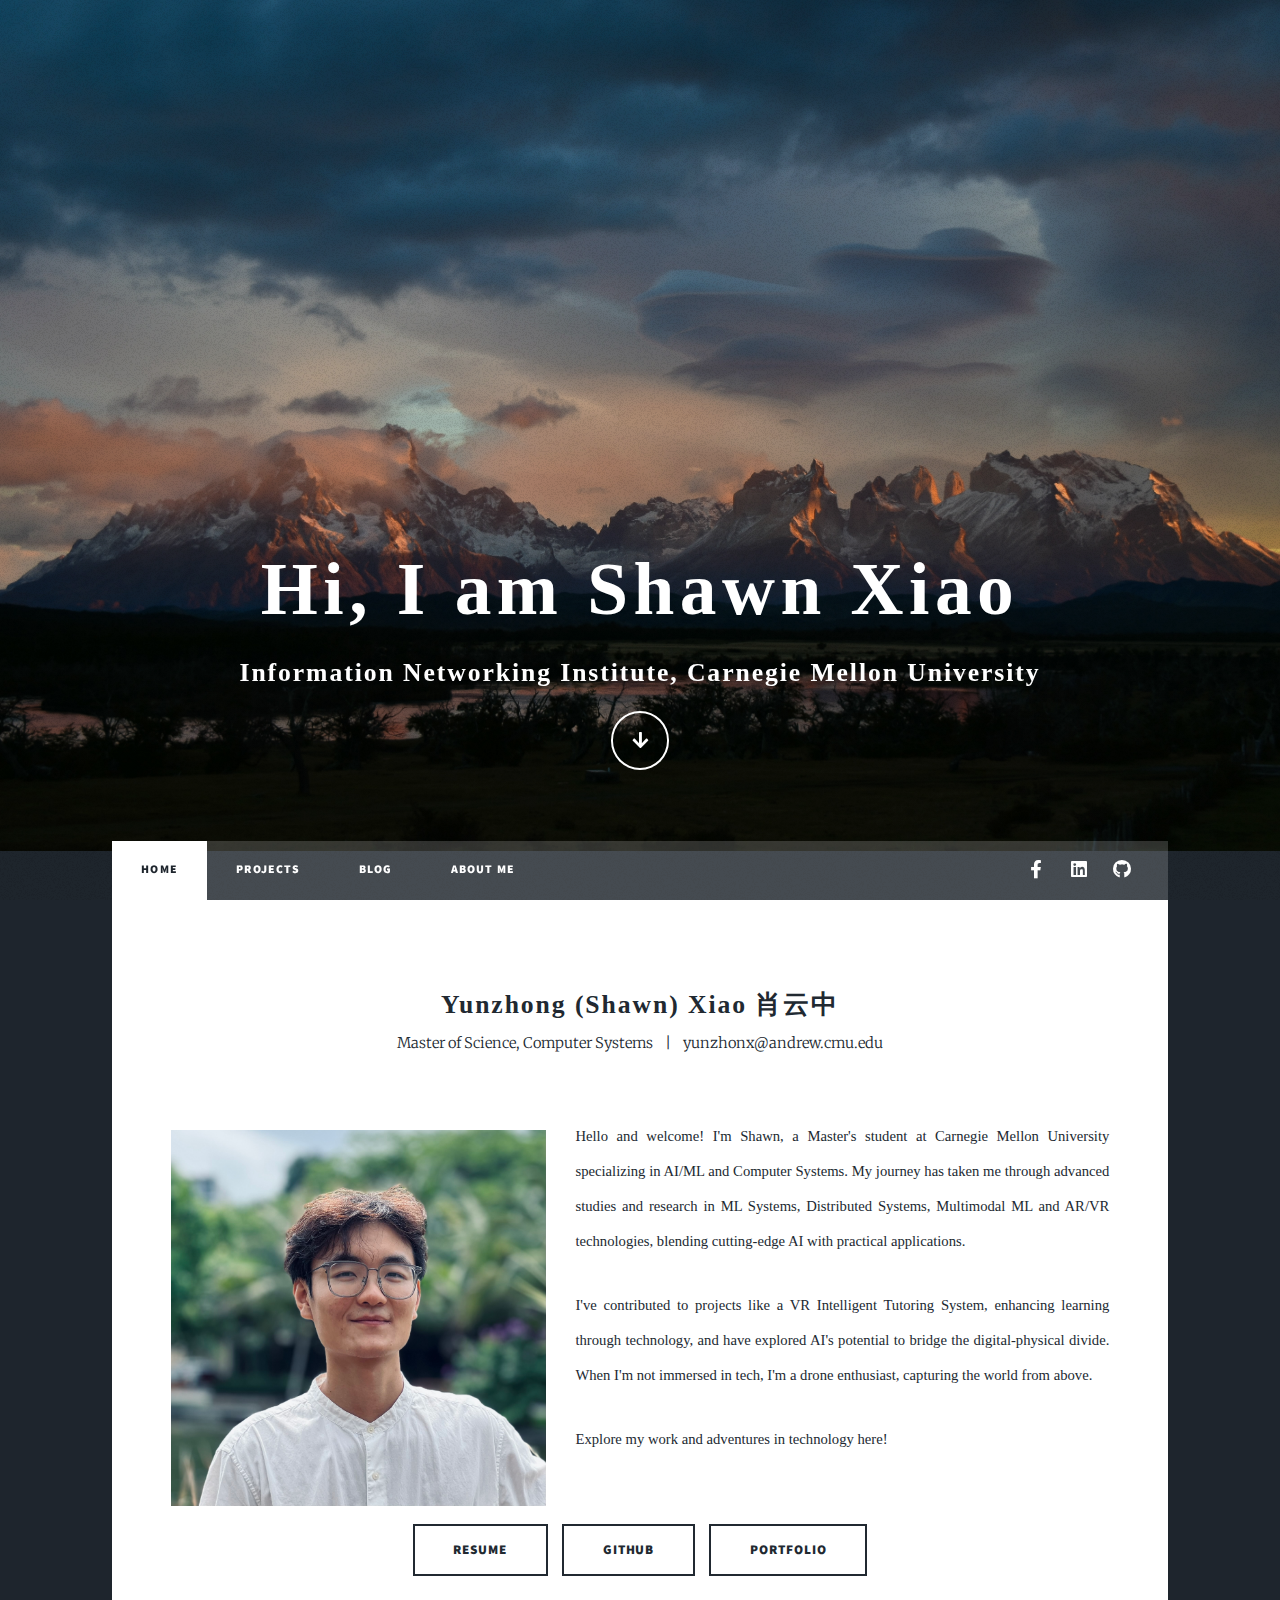
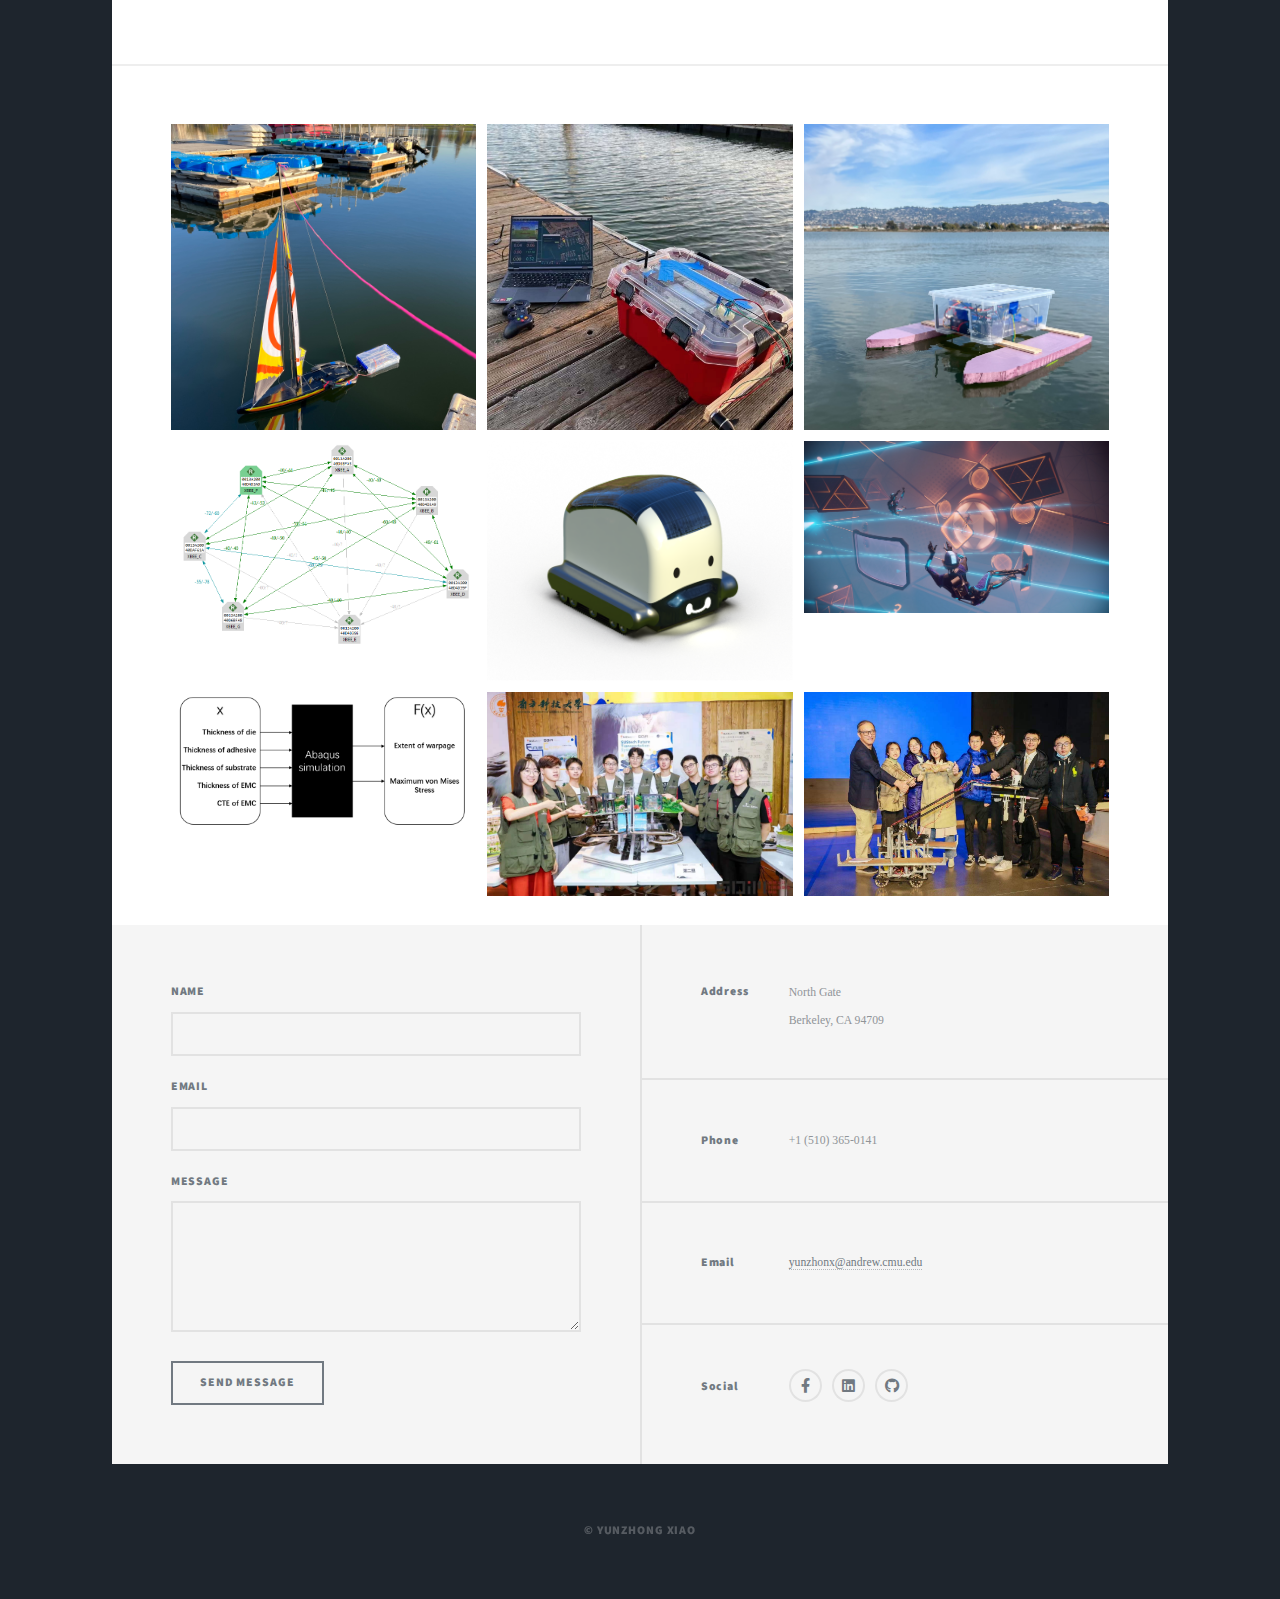
==== commit b0d8aca3: "updated AIML resume" ====
--- a/index.html
+++ b/index.html
@@ -53,19 +53,15 @@
 								<header class="major">
 									<h22>Yunzhong (Shawn) Xiao 肖云中</h22>
 								<br />
-									</span>MSc. Mobile and IoT Engineering &nbsp;&nbsp; |  &nbsp;&nbsp; yunzhonx@andrew.cmu.edu </span>
+									</span>Master of Science, Computer Systems &nbsp;&nbsp; |  &nbsp;&nbsp; yunzhonx@andrew.cmu.edu </span>
 								</header>
-									<p><span class="image left"><img src="images/shawn_large.jpg" alt="" /></span>Greetings! I’m Yunzhong, many know me as Shawn. I’m pursuing my Master's degree in Mobile and IoT Engineering at CMU and looking forward to graduating in December 2024. Now I'm actively exploring SDE/MLE internship opportunities for summer 2024.
-
-										<br />I am a tech enthusiast fervent for optimizing the bridge between software and the physical world. Having worked intensively with both software and hardware, I've co-developed VR environments for Intelligent Tutoring Systems, optimized chip packaging designs using Bayesian algorithms, and led teams in designing marine data collection vehicles. My penchant for innovation extends into individual endeavors, such as the creation of ChatYTB, an LLM-powered application designed to efficiently summarize and chat with YouTube video content.
-										
-										<br />While my technical skillset includes languages like Python, Java, C, and C#, and tools such as AWS, Docker, Git, and Flask, I truly believe in the synergy of collective efforts and cross-disciplinary collaboration. A testament to this is my leadership at Berkeley, where I spearheaded a team of 10 individuals from 6 different countries on a project focused on Unmanned Surface Vehicles Swarm.
-										
-										<br />On a lighter note, when not engrossed in the tech world, I enjoy capturing the world from above with my drone — that is, when I manage to keep it airborne! :)</p>
-
+									<p><span class="image left"><img src="images/shawn_large.jpg" alt="" /></span>Hello and welcome! I'm Shawn, a Master's student at Carnegie Mellon University specializing in AI/ML and Computer Systems. My journey has taken me through advanced studies and research in ML Systems, Distributed Systems, Multimodal ML and AR/VR technologies, blending cutting-edge AI with practical applications.</p>
+									<p>I've contributed to projects like a VR Intelligent Tutoring System, enhancing learning through technology, and have explored AI's potential to bridge the digital-physical divide. When I'm not immersed in tech, I'm a drone enthusiast, capturing the world from above.</p>
+									<p>Explore my work and adventures in technology here!</p>
 								
 								<ul class="actions special">
 									<li><a href="docs/ShawnXiaoCV.pdf" class="button large">Resume</a></li>
+									<li><a href="https://github.com/Shawn-yzXiao" class="button large">GitHub</a></li>
 									<li><a href="docs/Portfolio.pdf" class="button large">Portfolio</a></li>
 								</ul>
 
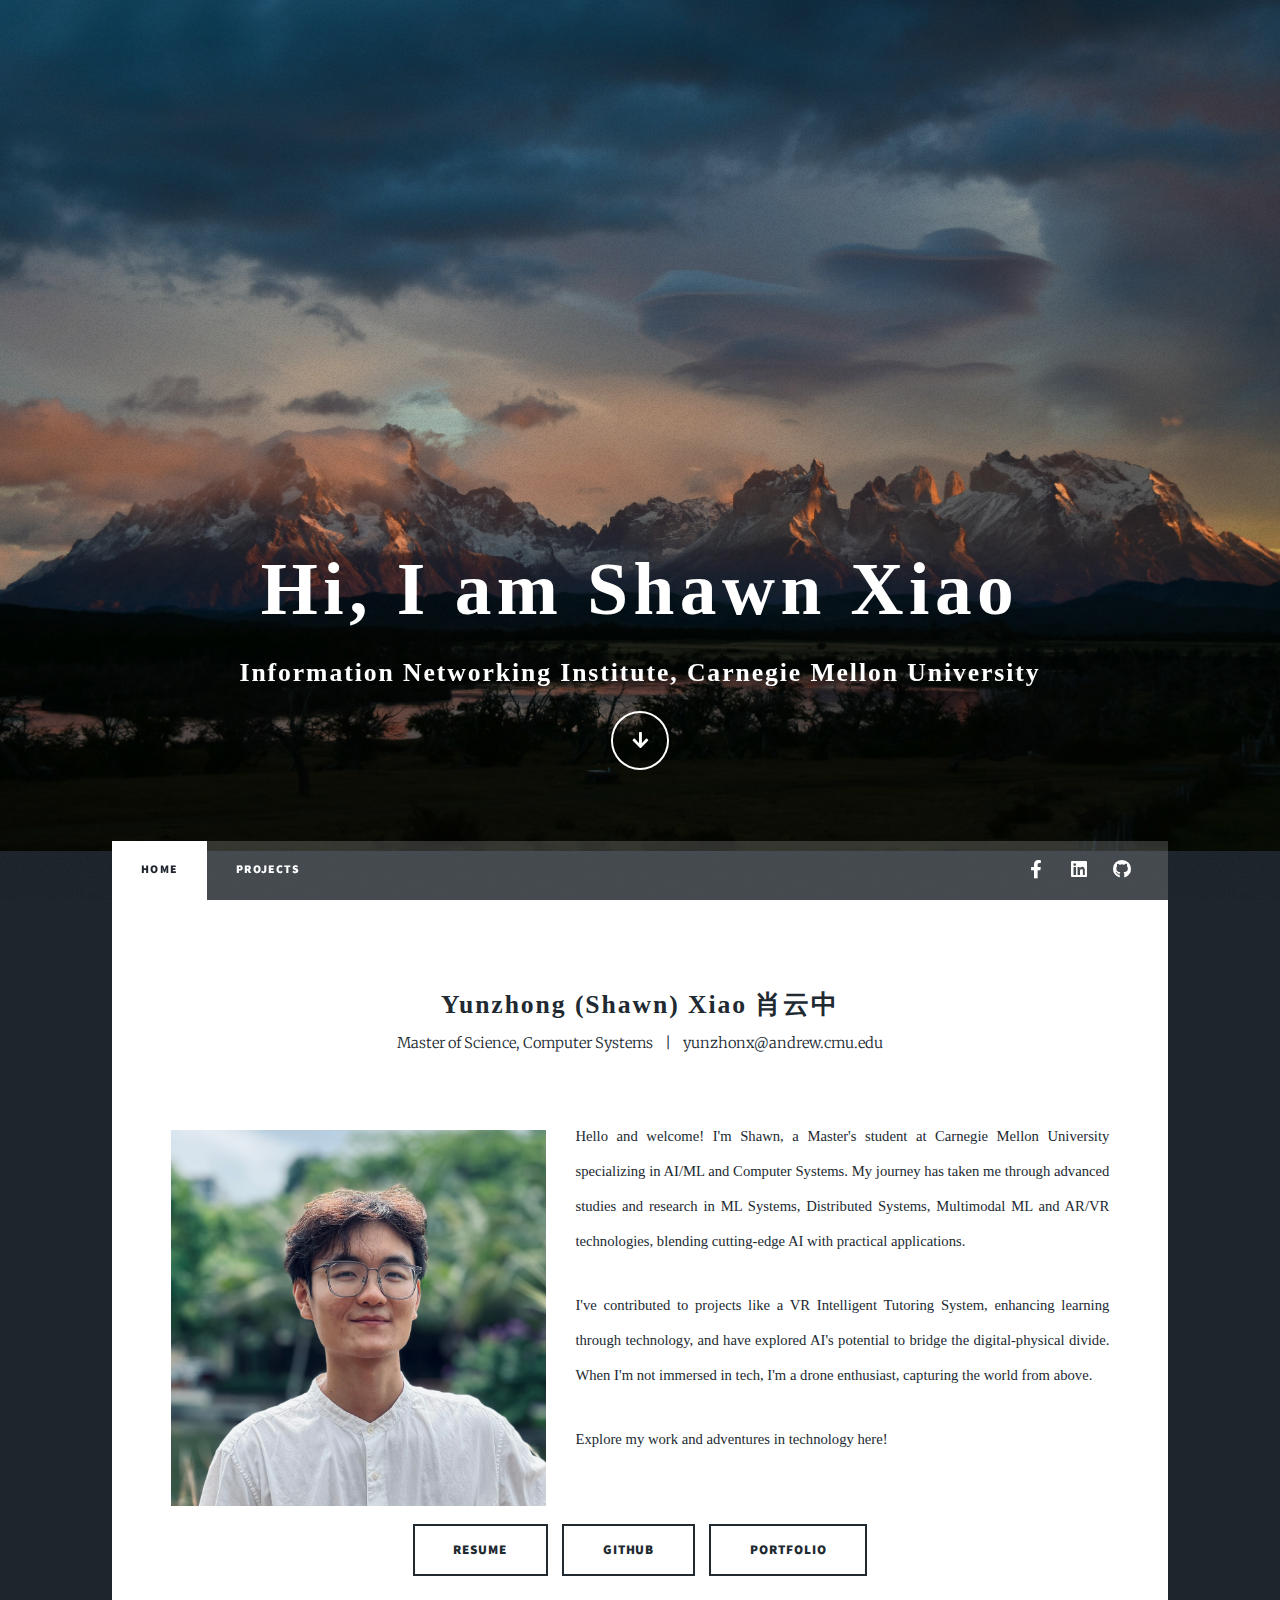
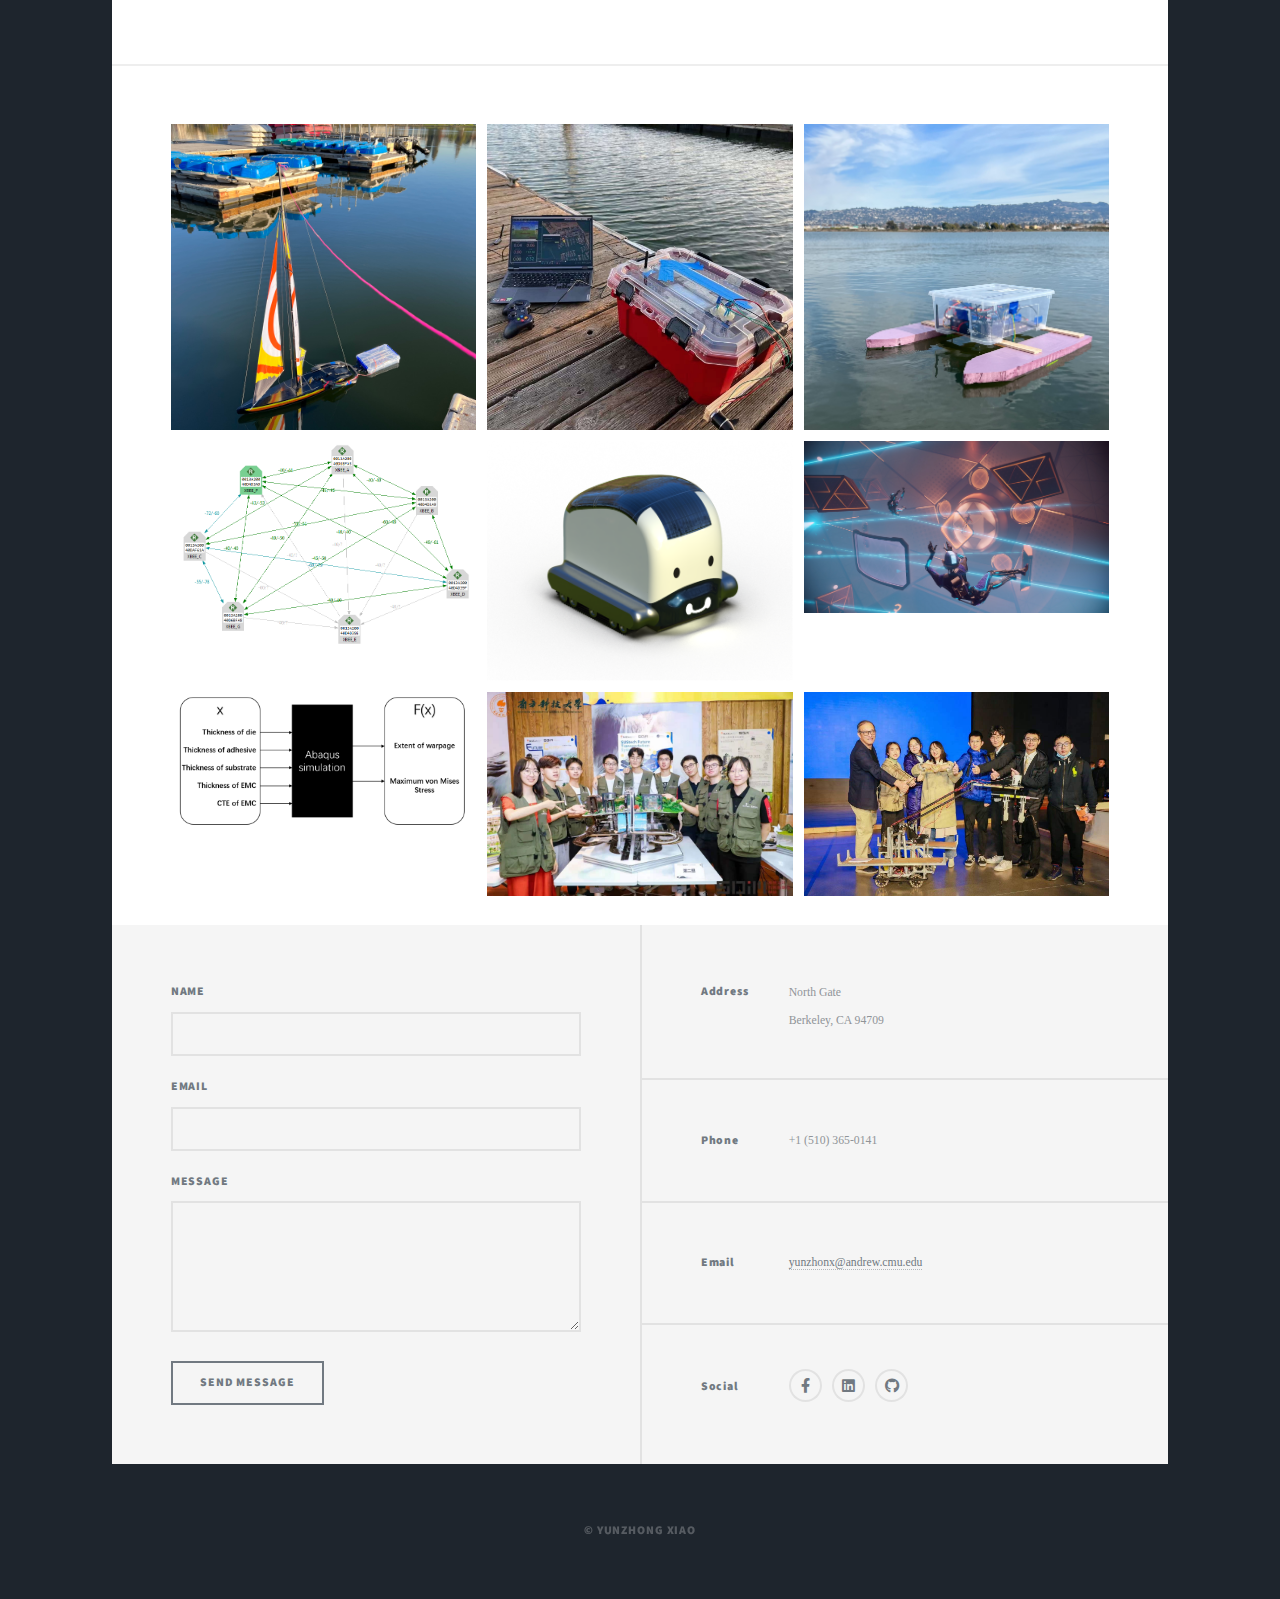
==== commit ea5ab500: "added web rag" ====
--- a/index.html
+++ b/index.html
@@ -36,8 +36,8 @@
 						<ul class="links">
 							<li class="active"><a href="index.html">Home</a></li>
 							<li><a href="projects.html">Projects</a></li>
-							<li><a href="projects.html">Blog</a></li>
-							<li><a href="generic.html">About me</a></li>
+							<!-- <li><a href="projects.html">Blog</a></li>
+							<li><a href="generic.html">About me</a></li> -->
 						</ul>
 						<ul class="icons">
 							<li><a href="https://www.facebook.com/yunzhong.xiao" class="icon brands fa-facebook-f"><span class="label">Facebook</span></a></li>
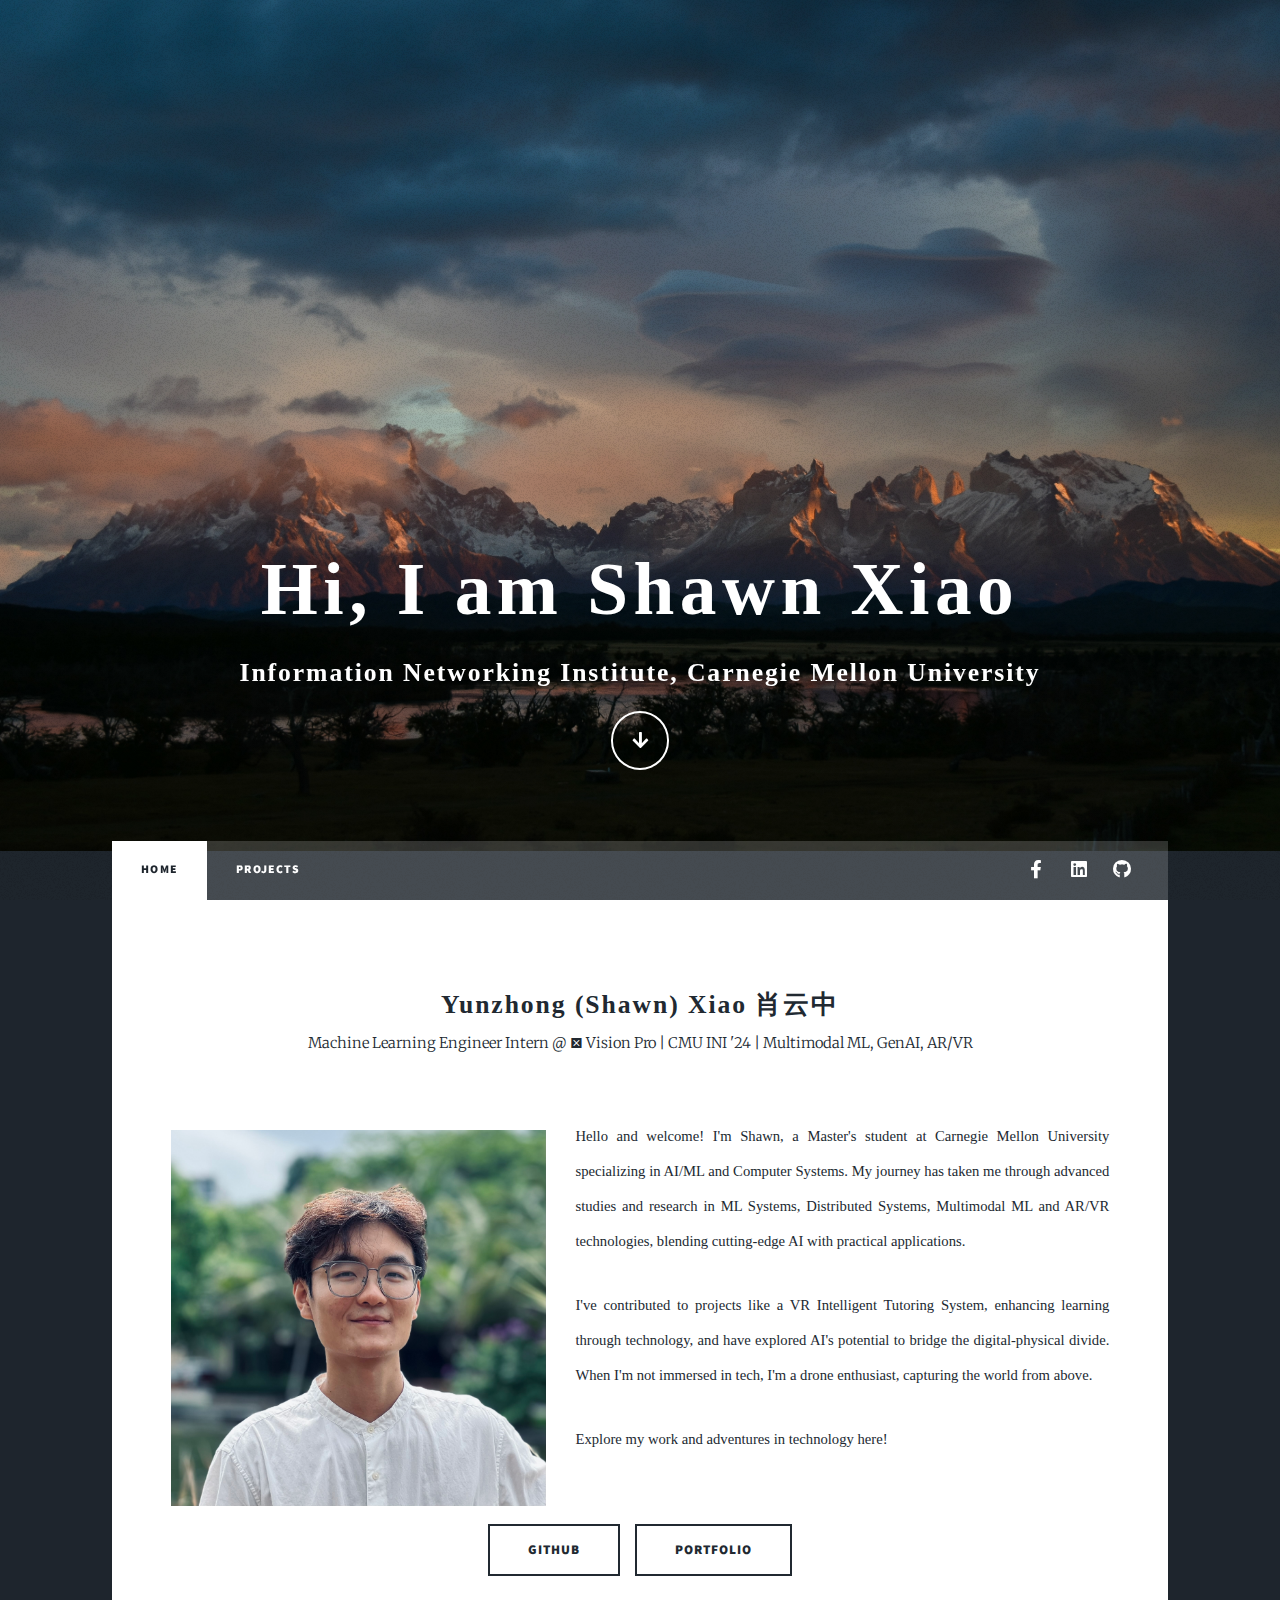
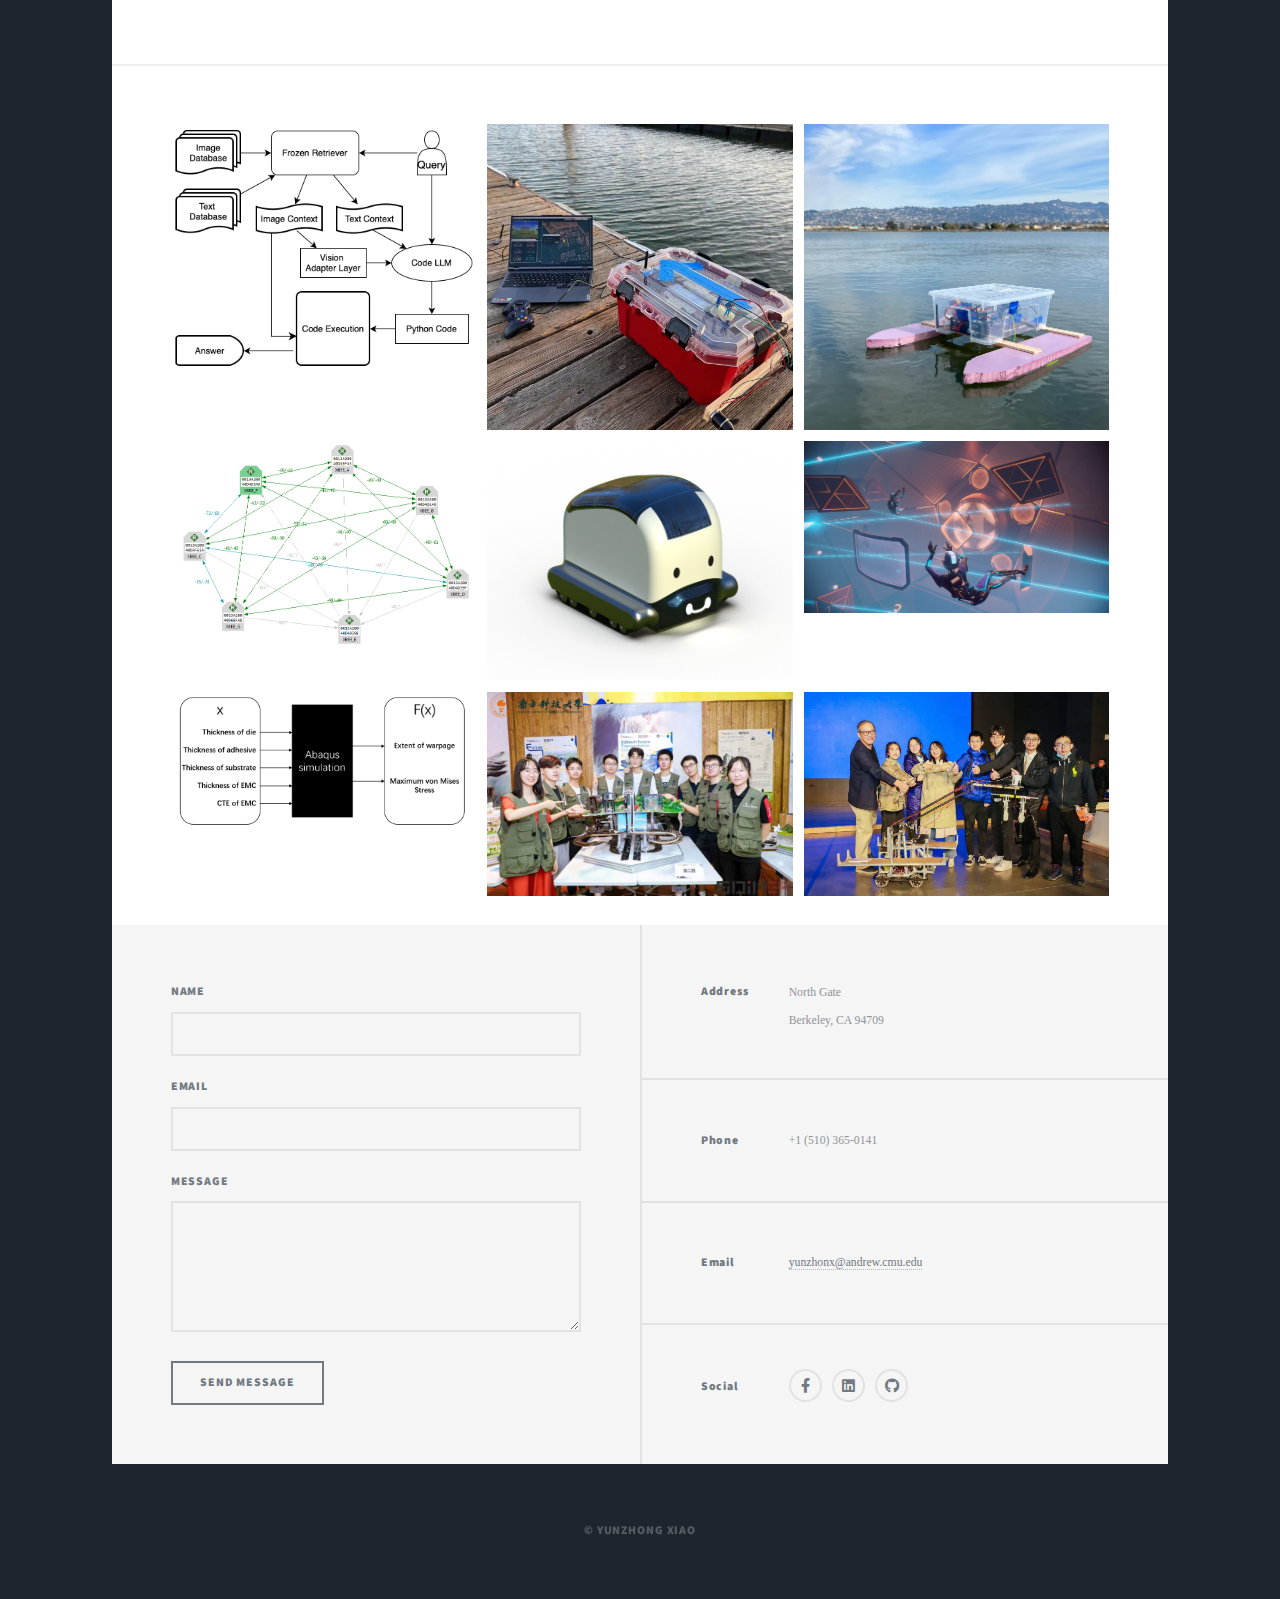
==== commit 3164b791: "updated apple" ====
--- a/index.html
+++ b/index.html
@@ -27,9 +27,9 @@
 					</div>
 
 				<!-- Header -->
-					<header id="header">
+					<!-- <header id="header">
 						<a href="docs/ShawnXiaoCV.pdf" class="logo">Resume</a>
-					</header>
+					</header> -->
 
 				<!-- Nav -->
 					<nav id="nav">
@@ -41,7 +41,7 @@
 						</ul>
 						<ul class="icons">
 							<li><a href="https://www.facebook.com/yunzhong.xiao" class="icon brands fa-facebook-f"><span class="label">Facebook</span></a></li>
-							<li><a href="https://www.linkedin.com/in/yunzhong-shawn-xiao-2a1289228/" class="icon brands fa-linkedin"><span class="label">LinkedIn</span></a></li>
+							<li><a href="https://www.linkedin.com/in/yzxiao" class="icon brands fa-linkedin"><span class="label">LinkedIn</span></a></li>
 							<li><a href="https://github.com/Shawn-yzXiao" class="icon brands fa-github"><span class="label">GitHub</span></a></li>
 						</ul>
 					</nav>
@@ -53,14 +53,15 @@
 								<header class="major">
 									<h22>Yunzhong (Shawn) Xiao 肖云中</h22>
 								<br />
-									</span>Master of Science, Computer Systems &nbsp;&nbsp; |  &nbsp;&nbsp; yunzhonx@andrew.cmu.edu </span>
+									<!-- </span>MSc. Mobile and IoT Engineering &nbsp;&nbsp; |  &nbsp;&nbsp; yunzhonx@andrew.cmu.edu </span> -->
+									</span> Machine Learning Engineer Intern @  Vision Pro | CMU INI '24 | Multimodal ML, GenAI, AR/VR </span>
 								</header>
 									<p><span class="image left"><img src="images/shawn_large.jpg" alt="" /></span>Hello and welcome! I'm Shawn, a Master's student at Carnegie Mellon University specializing in AI/ML and Computer Systems. My journey has taken me through advanced studies and research in ML Systems, Distributed Systems, Multimodal ML and AR/VR technologies, blending cutting-edge AI with practical applications.</p>
 									<p>I've contributed to projects like a VR Intelligent Tutoring System, enhancing learning through technology, and have explored AI's potential to bridge the digital-physical divide. When I'm not immersed in tech, I'm a drone enthusiast, capturing the world from above.</p>
 									<p>Explore my work and adventures in technology here!</p>
 								
 								<ul class="actions special">
-									<li><a href="docs/ShawnXiaoCV.pdf" class="button large">Resume</a></li>
+									<!-- <li><a href="docs/ShawnXiaoCV.pdf" class="button large">Resume</a></li> -->
 									<li><a href="https://github.com/Shawn-yzXiao" class="button large">GitHub</a></li>
 									<li><a href="docs/Portfolio.pdf" class="button large">Portfolio</a></li>
 								</ul>
@@ -69,7 +70,7 @@
 							<div class="box alt">
 								<div class="row gtr-50 gtr-uniform">
 
-									<div class="col-4"><span class="image fit"><img src="images/s1.jpg" alt=""/></span></div>
+									<div class="col-4"><span class="image fit"><img src="images/webrag.png" alt=""/></span></div>
 									<div class="col-4"><span class="image fit"><img src="images/g1.jpeg" alt="" /></span></div>
 									<div class="col-4"><span class="image fit"><img src="images/g2.jpg" alt="" /></span></div>
 
@@ -126,7 +127,7 @@
 								<h3>Social</h3>
 								<ul class="icons alt">
 									<li><a href="https://www.facebook.com/yunzhong.xiao" class="icon brands fa-facebook-f"><span class="label">Facebook</span></a></li>
-									<li><a href="https://www.linkedin.com/in/yunzhong-shawn-xiao-2a1289228/" class="icon brands fa-linkedin"><span class="label">LinkedIn</span></a></li>
+									<li><a href="https://www.linkedin.com/in/yzxiao" class="icon brands fa-linkedin"><span class="label">LinkedIn</span></a></li>
 									<li><a href="https://github.com/Shawn-yzXiao" class="icon brands fa-github"><span class="label">GitHub</span></a></li>
 								</ul>
 							</section>
